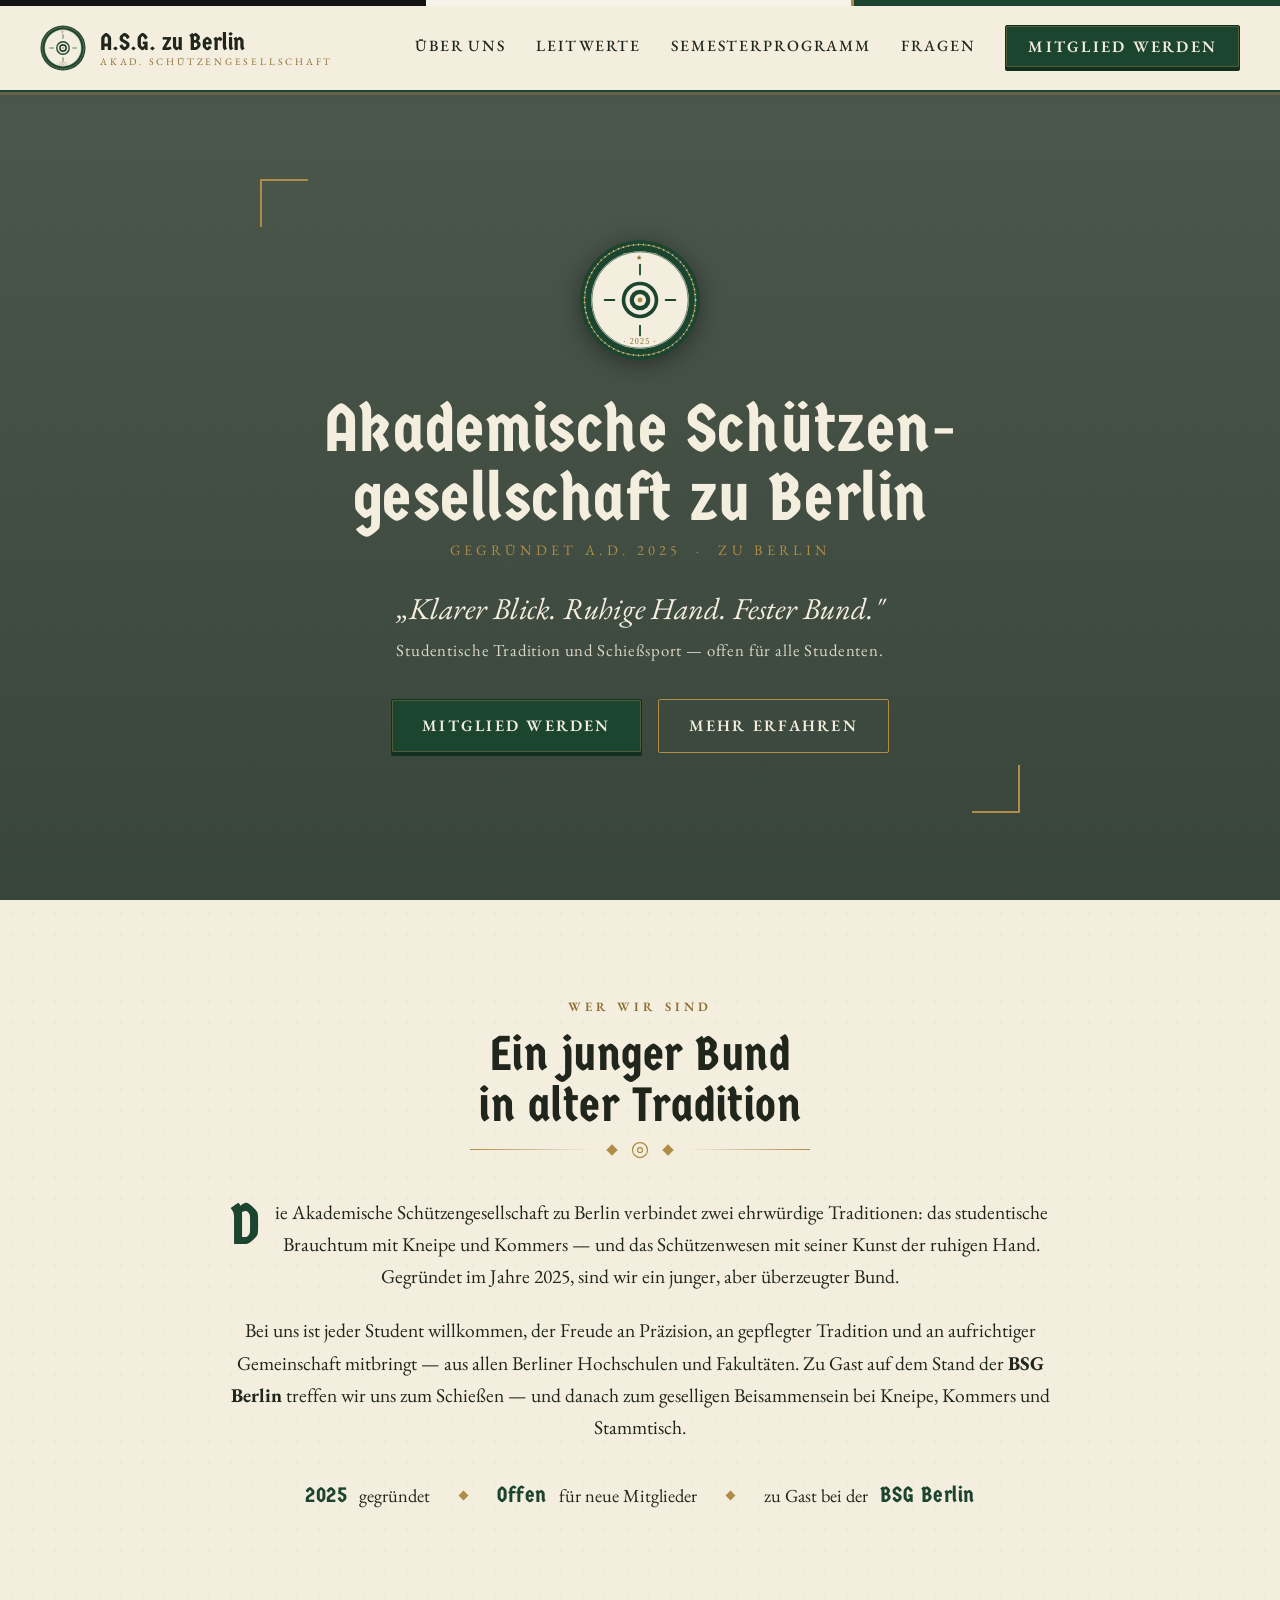
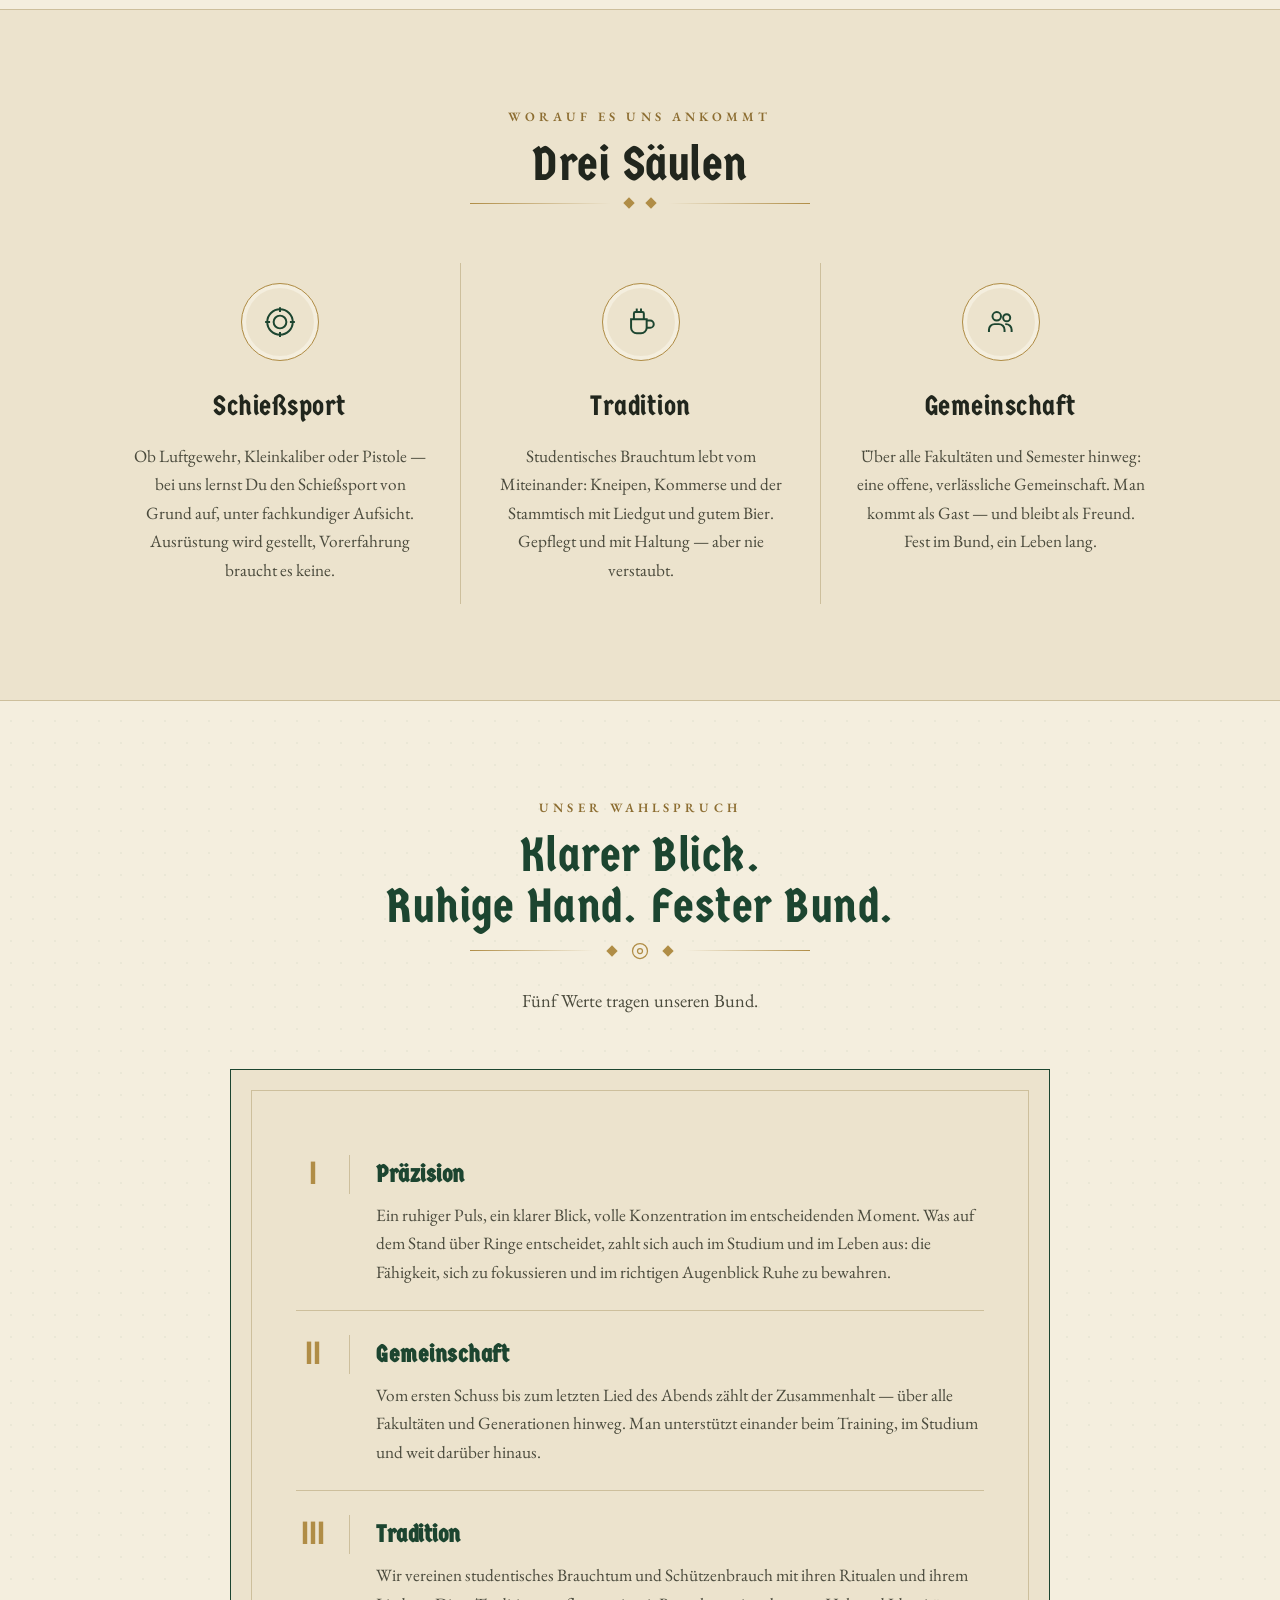
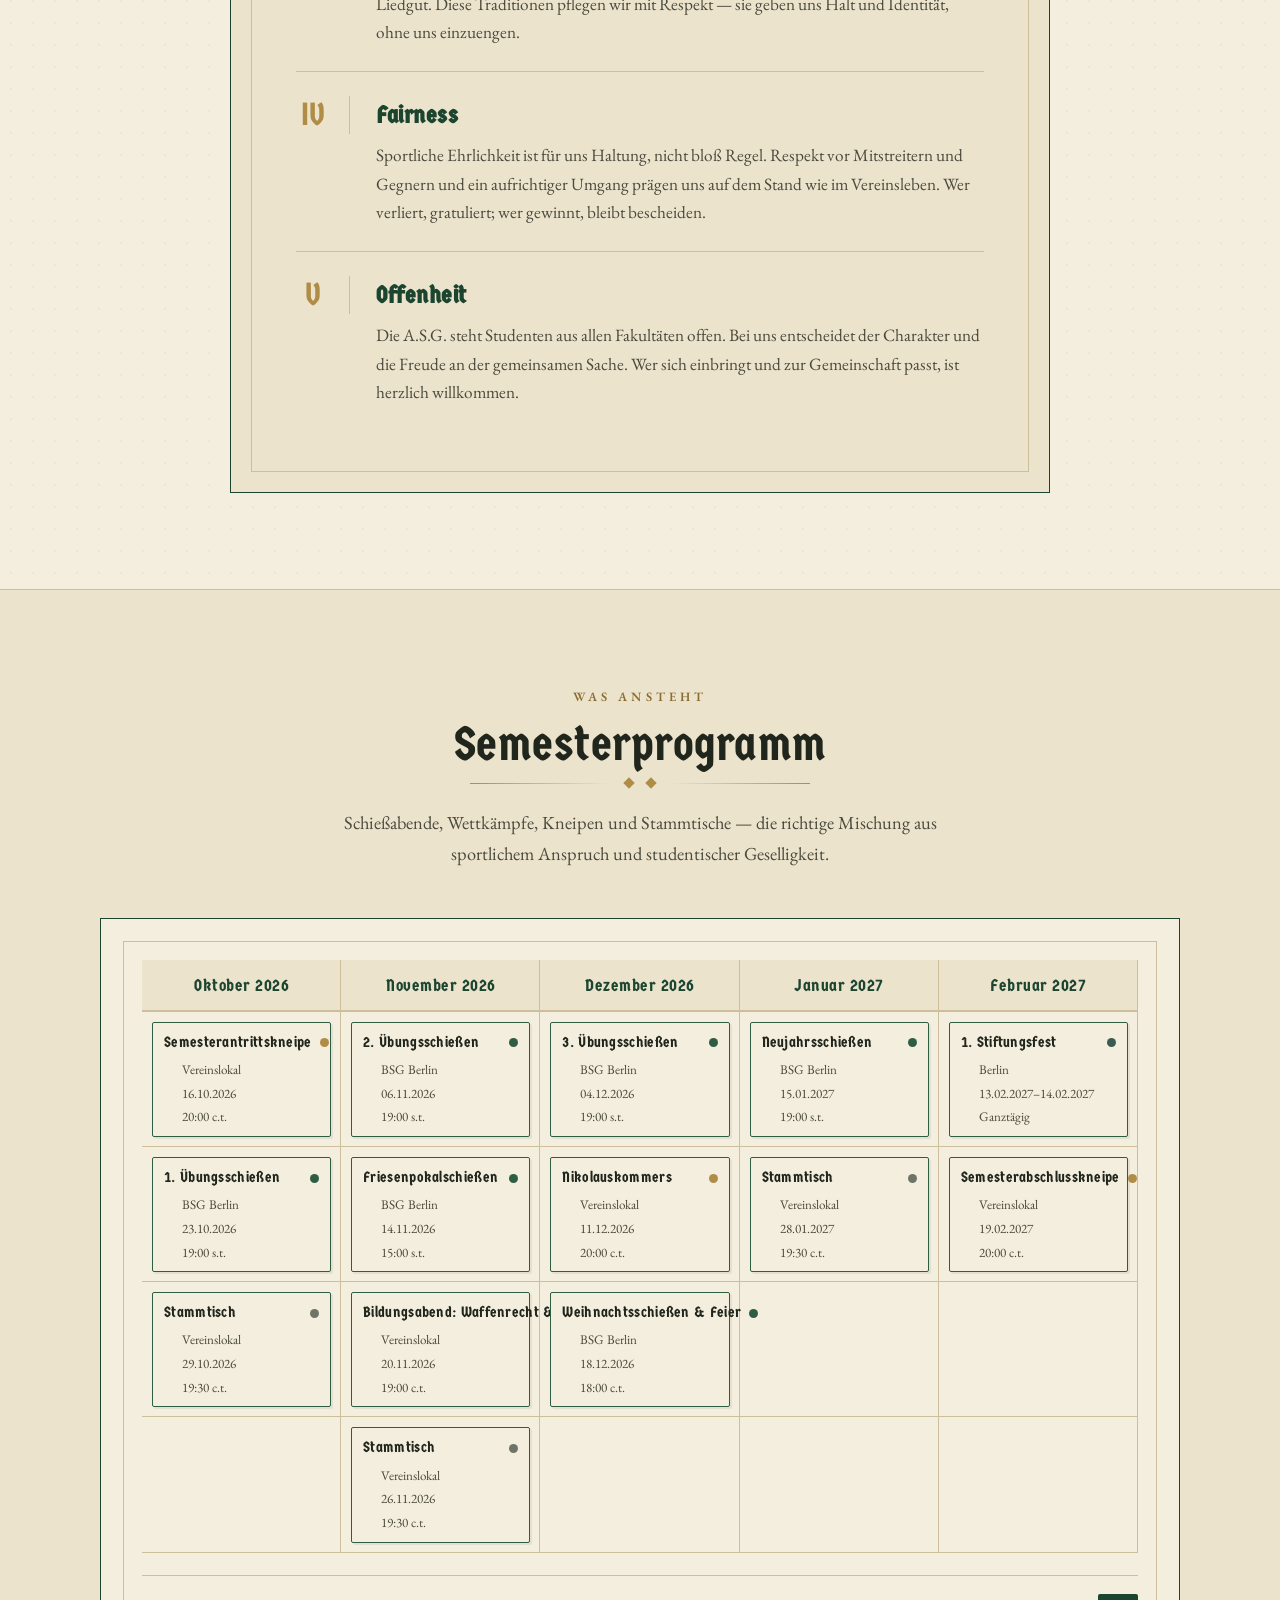
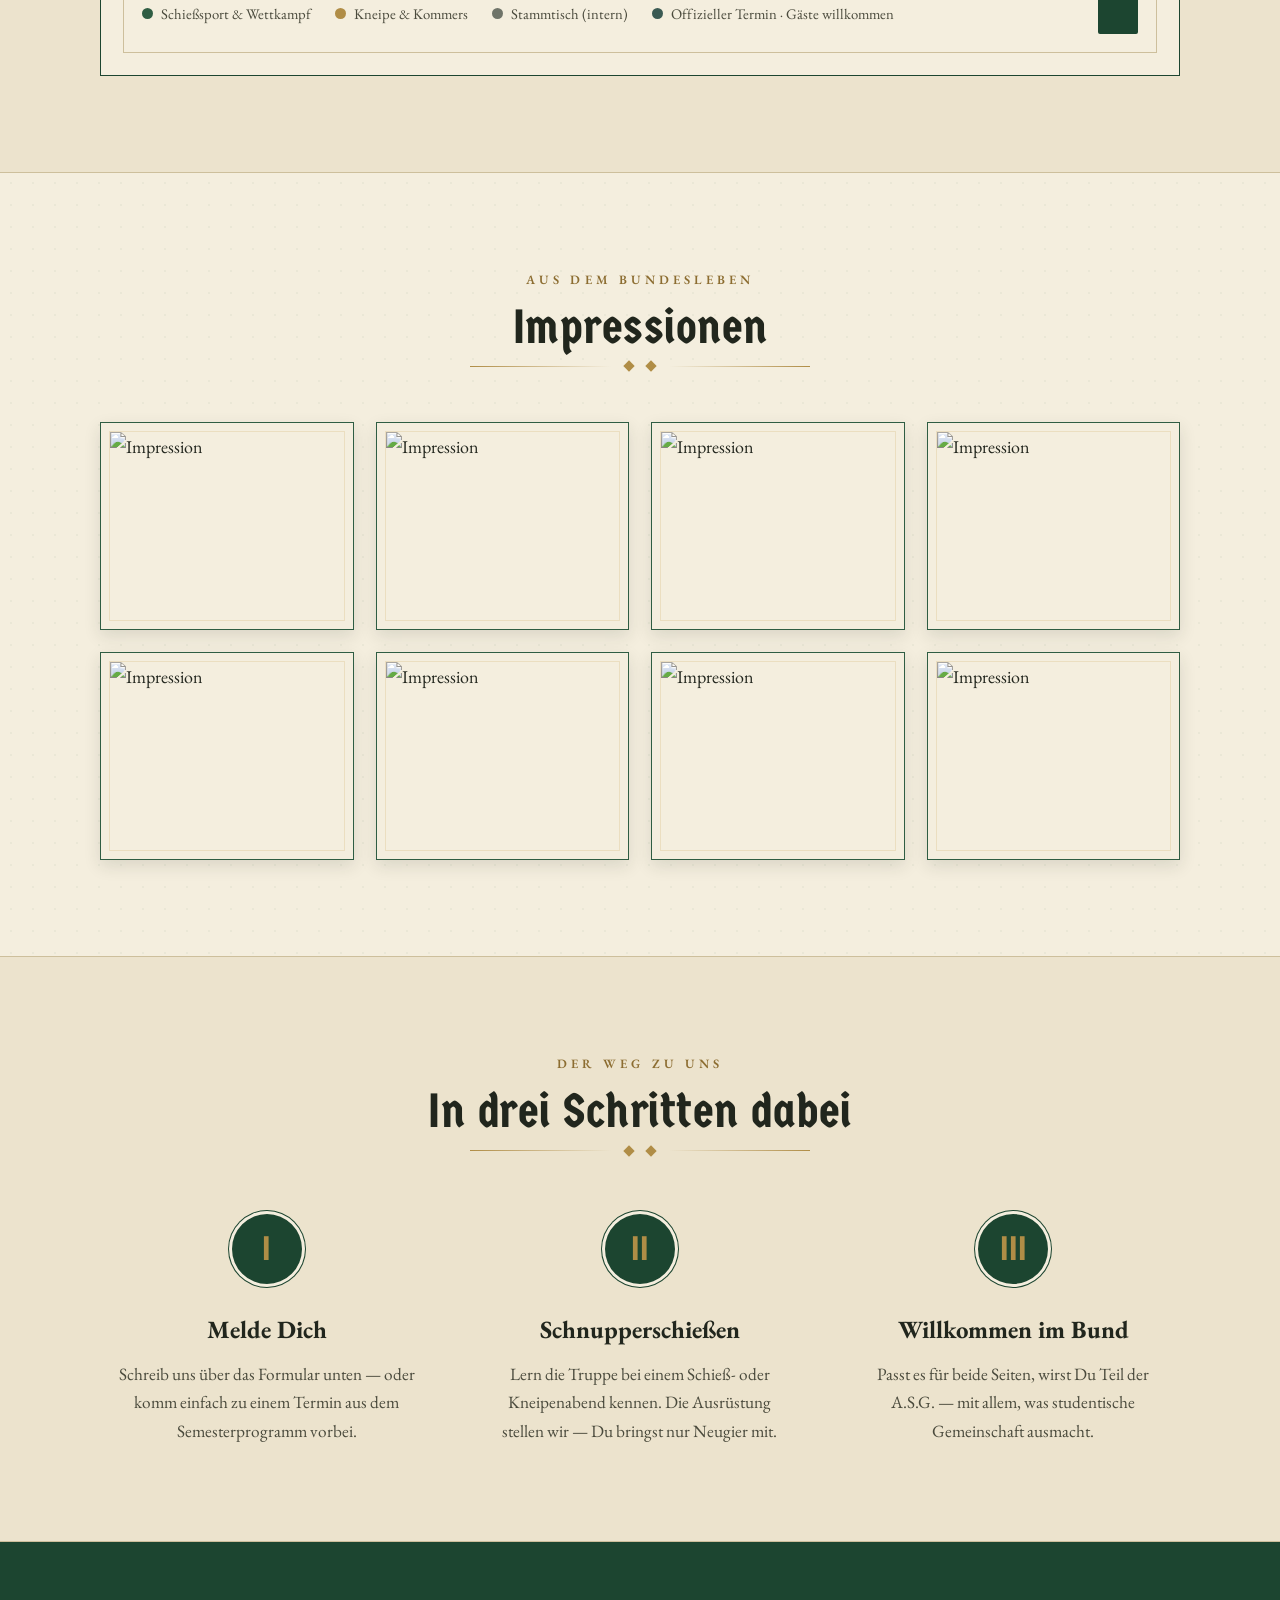
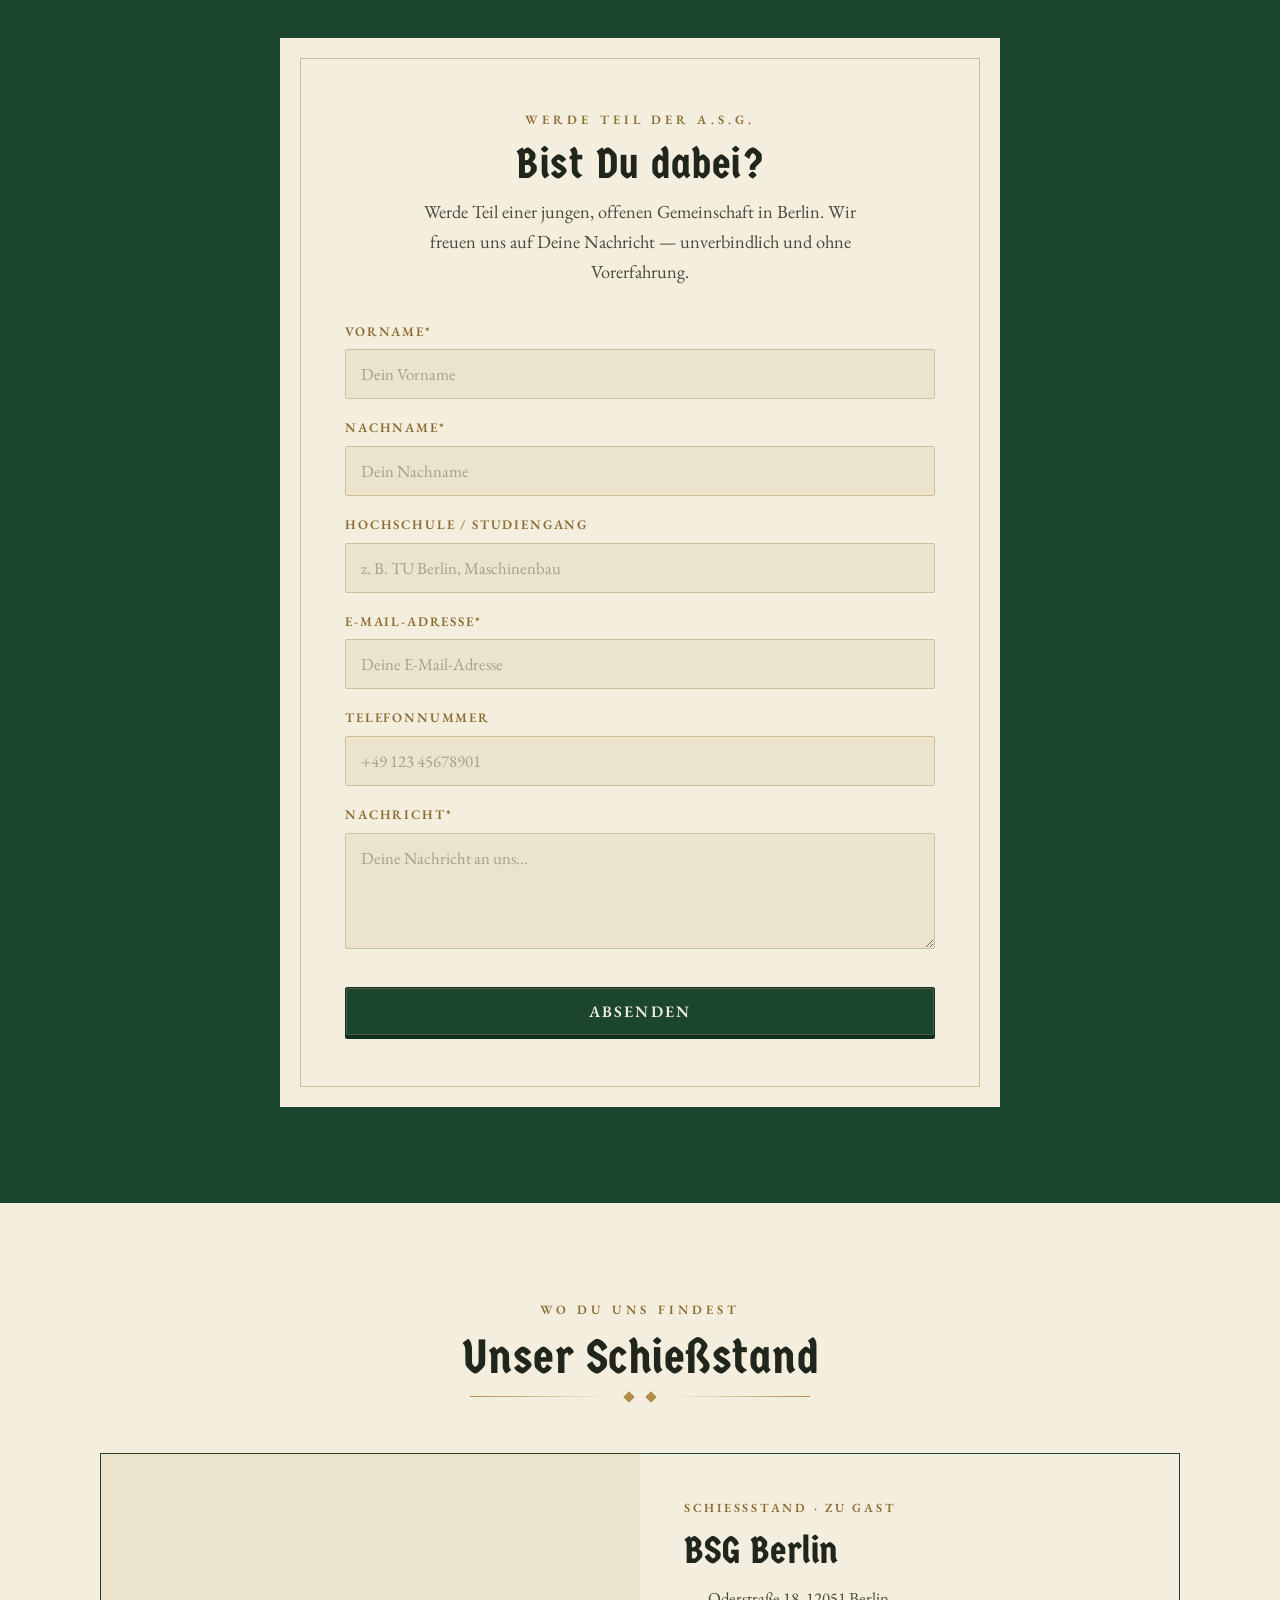
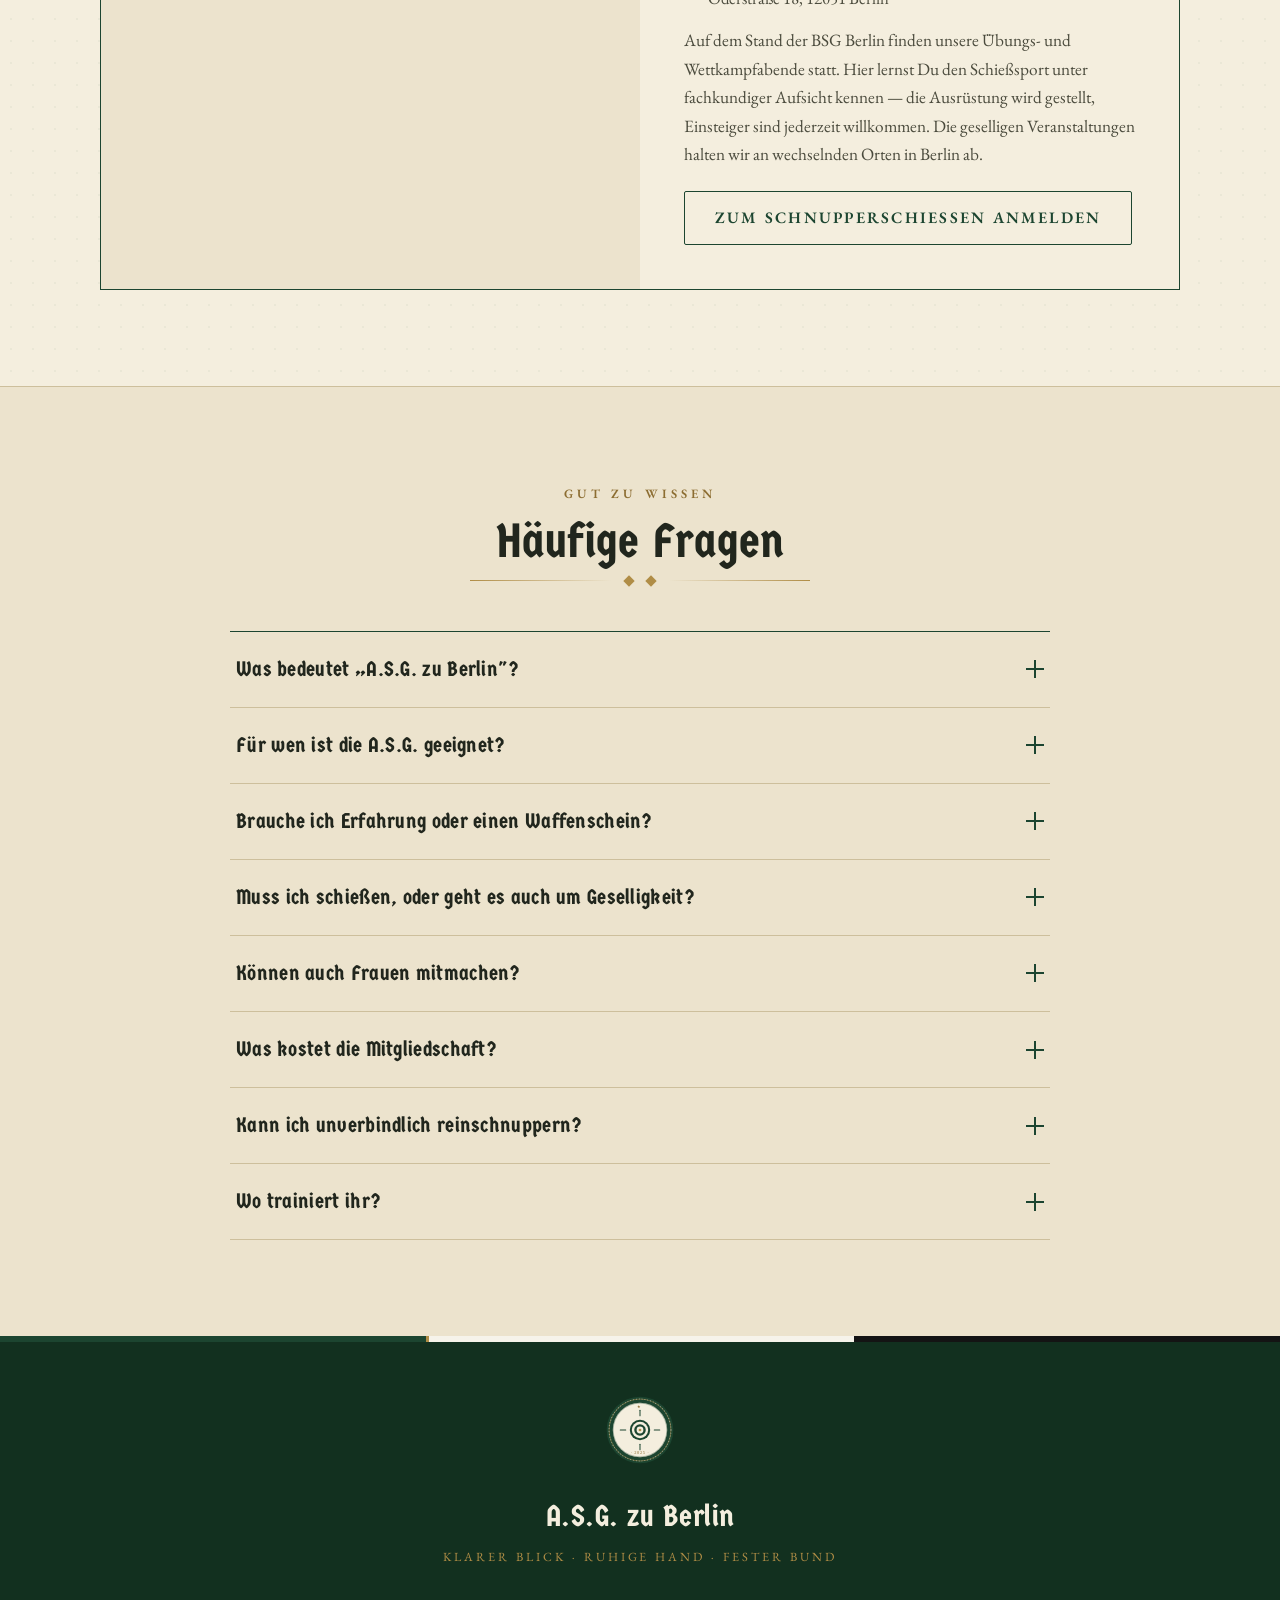
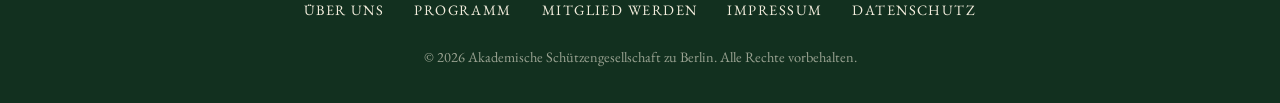
==== asg/index.html @ 895c2d2d "Add files via upload" ====
<!DOCTYPE html>
<html lang="de">
<head>
    <meta charset="UTF-8">
    <meta name="viewport" content="width=device-width, initial-scale=1.0">
    <title>Akademische Schützengesellschaft zu Berlin</title>
    <meta name="description" content="Akademische Schützengesellschaft zu Berlin – studentische Tradition und Schießsport. Offen für alle Studenten, gegründet 2025.">
    <link rel="icon" href="data:image/svg+xml,%3Csvg xmlns='http://www.w3.org/2000/svg' viewBox='0 0 32 32'%3E%3Crect width='32' height='32' rx='4' fill='%231c4530'/%3E%3Cg fill='none' stroke='%23c2a049' stroke-width='2'%3E%3Ccircle cx='16' cy='16' r='9'/%3E%3Ccircle cx='16' cy='16' r='4'/%3E%3C/g%3E%3Cg stroke='%23eae2cf' stroke-width='2'%3E%3Cline x1='16' y1='2' x2='16' y2='7'/%3E%3Cline x1='16' y1='25' x2='16' y2='30'/%3E%3Cline x1='2' y1='16' x2='7' y2='16'/%3E%3Cline x1='25' y1='16' x2='30' y2='16'/%3E%3C/g%3E%3Ccircle cx='16' cy='16' r='1.6' fill='%23c2a049'/%3E%3C/svg%3E">

    <link rel="preconnect" href="https://fonts.googleapis.com">
    <link rel="preconnect" href="https://fonts.gstatic.com" crossorigin>
    <link href="https://fonts.googleapis.com/css2?family=Germania+One&family=EB+Garamond:ital,wght@0,400;0,500;0,600;1,400;1,500&display=swap" rel="stylesheet">

    <script src="https://unpkg.com/lucide@latest"></script>

    <style>
        /* =====================================================================
           A.S.G. zu Berlin  ·  Rustikal · Konservativ · Klassisch
           Pergament, Serifen (EB Garamond), Germania One, Wappen-Siegel,
           Bandfarben Schwarz–Weiß–Dunkelgrün mit silberner Perkussion + Gold
           ===================================================================== */
        :root {
            --paper:      #f4eede;   /* Pergament */
            --paper-2:    #ece3cd;   /* etwas dunkler (Panels) */
            --paper-3:    #e4d9bd;   /* Rahmen/Kanten */
            --ink:        #21261d;   /* warmes Tiefschwarz */
            --ink-soft:   #4a4a3c;
            --green:      #1c4530;   /* Dunkelgrün (Band) */
            --green-deep: #12301f;
            --green-soft: #2f5d43;
            --gold:       #b08d46;   /* Messing/Gold */
            --gold-deep:  #8c6d31;
            --silver:     #9aa1a3;   /* Perkussion */
            --line:       #cdbf9c;   /* dünne Trennlinien auf Pergament */
            --pill-purple: #6f7469;  /* Stammtisch  */
            --pill-orange: #b08d46;  /* Kneipe & Kommers (Gold) */
            --pill-green:  #2f5d43;  /* Schießsport */
            --pill-blue:   #3a5a53;  /* Offiziell */
        }

        * { box-sizing: border-box; margin: 0; padding: 0; }

        html { scroll-behavior: smooth; scroll-padding-top: 110px; }

        body {
            font-family: 'EB Garamond', Georgia, serif;
            color: var(--ink);
            background-color: var(--paper);
            background-image: radial-gradient(rgba(28,69,48,0.045) 1px, transparent 1.4px);
            background-size: 22px 22px;
            overflow-x: hidden;
            width: 100vw;
            line-height: 1.65;
            font-size: 18px;
            padding-top: 92px;
        }

        h1, h2, h3, .display { font-family: 'Germania One', 'EB Garamond', serif; font-weight: 400; letter-spacing: 0.5px; }

        a { color: var(--green); }

        /* ---- Wiederkehrende Zierelemente ---- */
        .band-ribbon { display: flex; height: 100%; width: 100%; }
        .band-ribbon span { flex: 1; }
        .band-ribbon .s-black { background: #141414; }
        .band-ribbon .s-white { background: #f6f3ea; }
        .band-ribbon .s-green { background: var(--green); }
        .band-ribbon .s-gold  { background: var(--gold); flex: 0 0 3px; }

        .ornament {
            display: flex; align-items: center; justify-content: center;
            gap: 14px; margin: 0 auto; max-width: 340px; color: var(--gold);
        }
        .ornament::before, .ornament::after {
            content: ''; height: 1px; flex: 1;
            background: linear-gradient(to var(--dir, right), transparent, var(--gold));
        }
        .ornament::before { --dir: left; }
        .ornament .diamond { width: 8px; height: 8px; background: var(--gold); transform: rotate(45deg); flex-shrink: 0; }
        .ornament svg { width: 20px; height: 20px; flex-shrink: 0; }

        .eyebrow {
            font-family: 'EB Garamond', serif;
            text-transform: uppercase;
            letter-spacing: 0.32em;
            font-size: 0.8rem;
            font-weight: 600;
            color: var(--gold-deep);
            text-align: center;
        }

        .sec-title {
            font-size: 3rem; color: var(--ink); text-align: center;
            line-height: 1.05; margin: 12px 0 10px;
        }
        .sec-intro {
            text-align: center; max-width: 640px; margin: 0 auto 10px;
            color: var(--ink-soft); font-size: 1.15rem;
        }

        /* Doppelrahmen (wie auf einer Urkunde) */
        .double-frame { position: relative; }
        .double-frame::after {
            content: ''; position: absolute; inset: 5px; border: 1px solid var(--green);
            pointer-events: none;
        }

        /* ---- Buttons (klassisch, kantig) ---- */
        .btn {
            display: inline-flex; align-items: center; gap: 10px;
            font-family: 'EB Garamond', serif; font-size: 1rem; font-weight: 600;
            text-transform: uppercase; letter-spacing: 0.14em;
            padding: 13px 30px; border-radius: 2px; cursor: pointer;
            text-decoration: none; transition: all 0.2s ease; border: 1px solid transparent;
        }
        .btn-primary {
            background: var(--green); color: var(--paper);
            border-color: var(--green-deep);
            box-shadow: inset 0 0 0 1px rgba(176,141,70,0.35), 0 3px 0 var(--green-deep);
        }
        .btn-primary:hover { background: var(--green-deep); transform: translateY(1px); box-shadow: inset 0 0 0 1px rgba(176,141,70,0.5), 0 2px 0 var(--green-deep); }
        .btn-ghost {
            background: transparent; color: var(--green);
            border-color: var(--green);
        }
        .btn-ghost:hover { background: var(--green); color: var(--paper); }

        /* ============================ Kopf / Navigation ============================ */
        .top-ribbon { position: fixed; top: 0; left: 0; width: 100%; height: 6px; z-index: 101; }
        nav {
            position: fixed; top: 6px; left: 0; width: 100%; height: 86px;
            padding: 0 40px; display: flex; justify-content: space-between; align-items: center;
            z-index: 100; background: var(--paper);
            border-bottom: 2px solid var(--green);
            box-shadow: 0 3px 0 rgba(176,141,70,0.25), 0 6px 16px rgba(33,38,29,0.08);
        }
        .nav-brand { display: flex; align-items: center; gap: 14px; }
        .nav-brand .seal { width: 46px; height: 46px; }
        .nav-brand .wordmark { font-family: 'Germania One', serif; font-size: 1.5rem; color: var(--ink); line-height: 1; }
        .nav-brand .wordmark small { display: block; font-family: 'EB Garamond', serif; font-size: 0.62rem; letter-spacing: 0.28em; text-transform: uppercase; color: var(--gold-deep); margin-top: 3px; }
        .nav-links { display: flex; align-items: center; gap: 30px; }
        .nav-links a {
            text-decoration: none; color: var(--ink); font-weight: 500;
            font-size: 0.98rem; text-transform: uppercase; letter-spacing: 0.12em;
            padding-bottom: 3px; border-bottom: 1px solid transparent; transition: all 0.2s;
        }
        .nav-links a:hover { color: var(--green); border-bottom-color: var(--gold); }
        .nav-toggle { display: none; }

        /* ============================ Hero (statisches Bild) ============================ */
        .hero {
            position: relative; min-height: calc(100vh - 92px);
            display: flex; align-items: center; justify-content: center;
            text-align: center; padding: 70px 24px;
            /* TODO: durch echtes, stimmungsvolles Foto ersetzen (Schießstand / Halle / Berlin) */
            background: linear-gradient(rgba(15,32,22,0.72), rgba(15,32,22,0.82)), url('https://picsum.photos/seed/asg-hero-hall/1600/1000') center/cover no-repeat;
            background-attachment: fixed;
        }
        .hero-inner {
            position: relative; max-width: 760px; width: 100%;
            padding: 60px 40px; color: var(--paper);
        }
        .hero-inner::before, .hero-inner::after {
            content: ''; position: absolute; width: 46px; height: 46px; border: 2px solid var(--gold);
        }
        .hero-inner::before { top: 0; left: 0; border-right: none; border-bottom: none; }
        .hero-inner::after { bottom: 0; right: 0; border-left: none; border-top: none; }
        .hero .seal { width: 122px; height: 122px; margin: 0 auto 26px; filter: drop-shadow(0 4px 12px rgba(0,0,0,0.4)); }
        .hero h1 { font-size: 4.2rem; color: var(--paper); line-height: 1.02; margin-bottom: 6px; }
        .hero .subline { font-family: 'EB Garamond', serif; text-transform: uppercase; letter-spacing: 0.3em; font-size: 0.9rem; color: var(--gold); margin-bottom: 26px; }
        .hero .motto { font-size: 1.9rem; font-style: italic; color: var(--paper); line-height: 1.35; margin-bottom: 8px; font-family: 'EB Garamond', serif; }
        .hero .founded { font-size: 1.05rem; color: rgba(244,238,222,0.85); margin-bottom: 34px; letter-spacing: 0.05em; }
        .hero .hero-actions { display: flex; gap: 16px; justify-content: center; flex-wrap: wrap; }
        .hero .btn-ghost { color: var(--paper); border-color: var(--gold); }
        .hero .btn-ghost:hover { background: var(--gold); color: var(--green-deep); border-color: var(--gold); }

        /* ============================ Sektions-Grundgerüst ============================ */
        section.band { padding: 96px 24px; }
        .container { max-width: 1080px; margin: 0 auto; }
        .container-narrow { max-width: 820px; margin: 0 auto; }

        /* Fakten-Zeile */
        .facts-strip {
            display: flex; justify-content: center; align-items: center; flex-wrap: wrap;
            gap: 12px 30px; margin: 34px auto 0; color: var(--ink);
            font-size: 1.15rem;
        }
        .facts-strip .fact { display: flex; align-items: center; gap: 12px; }
        .facts-strip .fact strong { font-family: 'Germania One', serif; font-weight: 400; color: var(--green); font-size: 1.35rem; letter-spacing: 0.5px; }
        .facts-strip .sep { width: 7px; height: 7px; background: var(--gold); transform: rotate(45deg); }

        /* ---- Über uns: klassischer Prosablock ---- */
        .intro-prose { text-align: center; }
        .intro-prose p { font-size: 1.22rem; color: var(--ink); margin-bottom: 22px; }
        .intro-prose .lead::first-letter {
            font-family: 'Germania One', serif; font-size: 3.6rem; float: left;
            line-height: 0.8; padding: 6px 12px 0 0; color: var(--green);
        }

        /* ---- Drei Säulen ---- */
        .pillars { display: grid; grid-template-columns: repeat(3, 1fr); margin-top: 56px; }
        .pillar { padding: 20px 34px; text-align: center; position: relative; }
        .pillar + .pillar { border-left: 1px solid var(--line); }
        .pillar .pillar-icon {
            width: 78px; height: 78px; margin: 0 auto 22px;
            border: 1px solid var(--gold); border-radius: 50%;
            display: flex; align-items: center; justify-content: center;
            background: var(--paper-2); box-shadow: inset 0 0 0 4px var(--paper);
        }
        .pillar .pillar-icon svg { width: 34px; height: 34px; stroke: var(--green); fill: none; stroke-width: 1.4; }
        .pillar h3 { font-size: 1.75rem; color: var(--ink); margin-bottom: 12px; }
        .pillar p { color: var(--ink-soft); font-size: 1.08rem; }

        /* ---- Leitwerte (klassische Tafel) ---- */
        .values-panel {
            background: var(--paper-2); border: 1px solid var(--green);
            padding: 20px; margin-top: 54px;
        }
        .values-inner { border: 1px solid var(--line); padding: 40px 44px; }
        .value-row { display: flex; gap: 26px; padding: 24px 0; border-bottom: 1px solid var(--line); align-items: flex-start; }
        .value-row:last-child { border-bottom: none; }
        .value-roman {
            font-family: 'Germania One', serif; font-size: 2rem; color: var(--gold);
            flex-shrink: 0; width: 54px; text-align: center; line-height: 1.2;
            border-right: 1px solid var(--line); padding-right: 20px;
        }
        .value-body h4 { font-family: 'Germania One', serif; font-size: 1.5rem; color: var(--green); margin-bottom: 6px; letter-spacing: 0.5px; }
        .value-body p { color: var(--ink-soft); font-size: 1.08rem; }

        /* ---- Galerie (klassisch gerahmt) ---- */
        .gallery-grid { display: grid; grid-template-columns: repeat(4, 1fr); gap: 22px; margin-top: 52px; }
        .gallery-frame {
            background: var(--paper); padding: 8px; border: 1px solid var(--green-soft);
            box-shadow: 0 6px 16px rgba(33,38,29,0.12); transition: transform 0.25s ease;
        }
        .gallery-frame:hover { transform: translateY(-4px); }
        .gallery-frame img { width: 100%; height: 190px; object-fit: cover; display: block; border: 1px solid var(--paper-3); filter: sepia(0.12) saturate(0.95); }

        /* ---- Beitritt: drei Schritte ---- */
        .steps { display: grid; grid-template-columns: repeat(3, 1fr); gap: 40px; margin-top: 56px; }
        .step { text-align: center; }
        .step .numeral {
            width: 76px; height: 76px; margin: 0 auto 22px; border-radius: 50%;
            background: var(--green); color: var(--gold);
            font-family: 'Germania One', serif; font-size: 2.1rem;
            display: flex; align-items: center; justify-content: center;
            box-shadow: inset 0 0 0 3px var(--paper), 0 0 0 1px var(--green);
        }
        .step h4 { font-size: 1.55rem; color: var(--ink); margin-bottom: 10px; }
        .step p { color: var(--ink-soft); font-size: 1.08rem; max-width: 300px; margin: 0 auto; }

        /* ============================ Semesterprogramm (übernommen) ============================ */
        .calendar-card {
            background: var(--paper); border: 1px solid var(--green); padding: 22px;
            width: 100%; overflow-x: auto; margin-top: 50px;
        }
        .calendar-inner { border: 1px solid var(--line); padding: 18px; }
        .cal-grid { display: grid; overflow: hidden; }
        .cal-header {
            text-align: center; font-family: 'Germania One', serif; color: var(--green);
            font-size: 1.05rem; letter-spacing: 0.5px; padding: 12px 10px;
            box-shadow: inset -1px -2px 0 var(--line); background: var(--paper-2);
        }
        .cal-cell { min-height: 72px; padding: 10px; display: flex; flex-direction: column; gap: 8px; align-items: flex-start; box-shadow: inset -1px -1px 0 var(--line); }
        .cal-pill {
            display: inline-flex; flex-direction: column; align-items: flex-start; gap: 4px;
            background: var(--paper); border: 1px solid var(--green-soft); border-radius: 2px;
            padding: 8px 11px; font-size: 0.82rem; color: var(--ink); white-space: nowrap;
            box-shadow: 2px 2px 0 rgba(28,69,48,0.08); transition: transform 0.2s; cursor: pointer; width: 100%;
        }
        .cal-pill:hover { transform: translate(-1px,-1px); box-shadow: 3px 3px 0 rgba(28,69,48,0.14); }
        .cal-pill .pill-title { font-family: 'Germania One', serif; font-weight: 400; letter-spacing: 0.3px; width: 100%; display: flex; justify-content: space-between; align-items: center; gap: 8px; font-size: 0.92rem; }
        .pill-dot { width: 9px; height: 9px; border-radius: 50%; flex-shrink: 0; }
        .cal-pill .pill-meta { font-size: 0.82rem; color: var(--ink-soft); display: flex; flex-direction: column; gap: 2px; }
        .cal-pill .pill-meta span { display: flex; align-items: center; gap: 5px; }
        .pill-purple .pill-dot { background: var(--pill-purple); }
        .pill-orange .pill-dot { background: var(--pill-orange); }
        .pill-green  .pill-dot { background: var(--pill-green); }
        .pill-blue   .pill-dot { background: var(--pill-blue); }

        .cal-legend { display: flex; flex-wrap: wrap; align-items: center; gap: 14px 24px; margin-top: 22px; padding-top: 18px; border-top: 1px solid var(--line); }
        .cal-legend-item { display: flex; align-items: center; gap: 8px; font-size: 0.92rem; color: var(--ink-soft); }
        .cal-legend-dot { width: 11px; height: 11px; border-radius: 50%; flex-shrink: 0; }
        .btn-ical-icon { display: inline-flex; align-items: center; justify-content: center; width: 40px; height: 40px; background: var(--green); color: var(--paper); border: none; border-radius: 2px; cursor: pointer; transition: background 0.2s, transform 0.2s; flex-shrink: 0; }
        .btn-ical-icon:hover { background: var(--green-deep); transform: translateY(-1px); }

        .cal-list { display: none; }
        .cal-list-item { display: flex; align-items: flex-start; gap: 14px; padding: 16px 6px; border-bottom: 1px solid var(--line); cursor: pointer; }
        .cal-list-item:last-child { border-bottom: none; }
        .cal-list-date { min-width: 54px; text-align: center; background: var(--green); color: var(--paper); border-radius: 2px; padding: 8px 4px; flex-shrink: 0; }
        .cal-list-date-day { font-family: 'Germania One', serif; font-size: 1.4rem; line-height: 1; }
        .cal-list-date-month { font-size: 0.68rem; letter-spacing: 0.1em; text-transform: uppercase; margin-top: 3px; color: var(--gold); }
        .cal-list-title { font-family: 'Germania One', serif; font-size: 1.15rem; color: var(--ink); margin-bottom: 3px; }
        .cal-list-meta { font-size: 0.92rem; color: var(--ink-soft); display: flex; flex-direction: column; gap: 2px; }
        .cal-list-meta span { display: flex; align-items: center; gap: 6px; }
        .cal-list-color-dot { width: 11px; height: 11px; border-radius: 50%; flex-shrink: 0; margin-top: 6px; }

        /* ============================ Location (eine, übernommen) ============================ */
        .location-card {
            display: grid; grid-template-columns: 1fr 1fr; margin-top: 52px;
            background: var(--paper); border: 1px solid var(--green); overflow: hidden;
        }
        .location-map { min-height: 320px; background: var(--paper-2); }
        .location-map iframe { width: 100%; height: 100%; min-height: 320px; border: none; display: block; filter: sepia(0.15) saturate(0.9); }
        .location-info { padding: 44px; display: flex; flex-direction: column; gap: 14px; justify-content: center; }
        .location-tag { font-family: 'EB Garamond', serif; text-transform: uppercase; letter-spacing: 0.22em; font-size: 0.78rem; font-weight: 600; color: var(--gold-deep); }
        .location-name { font-family: 'Germania One', serif; font-size: 2.4rem; color: var(--ink); line-height: 1; }
        .location-address { display: flex; align-items: flex-start; gap: 8px; font-size: 1.05rem; color: var(--ink-soft); }
        .location-address svg { margin-top: 5px; color: var(--green); flex-shrink: 0; }
        .location-desc { font-size: 1.08rem; color: var(--ink-soft); }

        /* ============================ Mitglied-Formular (übernommen) ============================ */
        .join-section { background: var(--green); position: relative; padding: 96px 24px; }
        .join-section::before, .join-section::after { content: ''; position: absolute; left: 0; width: 100%; height: 6px; }
        .join-section::before { top: 0; }
        .join-panel {
            max-width: 720px; margin: 0 auto; background: var(--paper); padding: 20px;
        }
        .join-inner { border: 1px solid var(--line); padding: 50px 44px; text-align: center; }
        .join-inner .eyebrow { color: var(--gold-deep); }
        .join-inner h2 { font-size: 2.7rem; color: var(--ink); line-height: 1.05; margin: 12px 0 8px; }
        .join-inner .join-sub { color: var(--ink-soft); font-size: 1.15rem; max-width: 480px; margin: 0 auto 34px; }
        .form-group { margin-bottom: 18px; text-align: left; }
        .form-label { display: block; font-size: 0.82rem; text-transform: uppercase; letter-spacing: 0.14em; color: var(--gold-deep); margin-bottom: 7px; font-weight: 600; }
        .form-input {
            width: 100%; padding: 13px 15px; border: 1px solid var(--line); border-radius: 2px;
            background: var(--paper-2); font-family: 'EB Garamond', serif; font-size: 1.05rem; color: var(--ink);
            transition: all 0.2s;
        }
        .form-input::placeholder { color: #a79f88; }
        .form-input:focus { outline: none; border-color: var(--green); background: #fff; box-shadow: 0 0 0 3px rgba(28,69,48,0.08); }
        textarea.form-input { resize: vertical; }
        .form-btn-wrapper { margin-top: 30px; }

        /* ============================ FAQ (übernommen) ============================ */
        .faq-list { margin-top: 46px; border-top: 1px solid var(--green); }
        .faq-item { border-bottom: 1px solid var(--line); }
        .faq-header { display: flex; justify-content: space-between; align-items: center; gap: 20px; padding: 24px 6px; cursor: pointer; transition: color 0.2s; }
        .faq-header:hover { color: var(--green); }
        .faq-question { font-family: 'Germania One', serif; font-size: 1.3rem; color: var(--ink); line-height: 1.3; letter-spacing: 0.3px; }
        .faq-header:hover .faq-question { color: var(--green); }
        .faq-toggle { position: relative; width: 18px; height: 18px; flex-shrink: 0; }
        .faq-toggle::before, .faq-toggle::after { content: ''; position: absolute; background: var(--green); transition: transform 0.3s ease, opacity 0.3s ease; }
        .faq-toggle::before { width: 100%; height: 2px; top: 50%; left: 0; transform: translateY(-50%); }
        .faq-toggle::after { width: 2px; height: 100%; left: 50%; top: 0; transform: translateX(-50%); }
        .faq-item.active .faq-toggle::after { opacity: 0; }
        .faq-item.active .faq-toggle::before { background: var(--gold); }
        .faq-body { max-height: 0; overflow: hidden; transition: max-height 0.35s ease-out; }
        .faq-content { padding: 0 6px 26px; font-size: 1.1rem; color: var(--ink-soft); max-width: 92%; }

        /* ============================ Footer ============================ */
        .site-footer { background: var(--green-deep); color: var(--paper); padding: 60px 24px 34px; text-align: center; position: relative; }
        .site-footer .band-cap { position: absolute; top: 0; left: 0; width: 100%; height: 6px; }
        .footer-seal { width: 68px; height: 68px; margin: 0 auto 18px; }
        .footer-brand { font-family: 'Germania One', serif; font-size: 1.9rem; margin-bottom: 6px; letter-spacing: 0.5px; }
        .footer-tag { color: var(--gold); text-transform: uppercase; letter-spacing: 0.24em; font-size: 0.78rem; margin-bottom: 26px; }
        .footer-links { list-style: none; display: flex; justify-content: center; gap: 30px; margin-bottom: 22px; flex-wrap: wrap; }
        .footer-links a { color: var(--paper); text-decoration: none; text-transform: uppercase; letter-spacing: 0.1em; font-size: 0.9rem; transition: color 0.2s; }
        .footer-links a:hover { color: var(--gold); }
        .footer-copy { color: rgba(244,238,222,0.6); font-size: 0.9rem; }

        /* ============================ Modals ============================ */
        .modal-overlay { display: none; position: fixed; inset: 0; background: rgba(18,32,22,0.6); backdrop-filter: blur(3px); z-index: 9999; justify-content: center; align-items: center; opacity: 0; transition: opacity 0.3s; padding: 20px; }
        .modal-overlay.show { display: flex; opacity: 1; }
        .modal-content { background: var(--paper); padding: 16px; max-width: 460px; width: 100%; border: 1px solid var(--green); box-shadow: 0 24px 50px rgba(0,0,0,0.35); }
        .modal-inner { border: 1px solid var(--line); padding: 36px 30px; text-align: center; position: relative; }
        @keyframes modal-pop { 0% { opacity: 0; transform: translateY(20px) scale(0.96); } 100% { opacity: 1; transform: none; } }
        .modal-overlay.show .modal-content { animation: modal-pop 0.3s cubic-bezier(0.16,1,0.3,1) both; }
        .modal-icon { width: 56px; height: 56px; margin: 0 auto 18px; color: var(--green); }
        .modal-title { font-family: 'Germania One', serif; font-size: 1.7rem; color: var(--ink); margin-bottom: 10px; }
        .modal-text { color: var(--ink-soft); font-size: 1.05rem; margin-bottom: 26px; }
        .ev-modal-close-btn { position: absolute; top: 12px; right: 12px; width: 32px; height: 32px; border-radius: 2px; border: 1px solid var(--line); background: var(--paper-2); color: var(--ink-soft); display: flex; align-items: center; justify-content: center; cursor: pointer; }
        .ev-modal-close-btn:hover { background: var(--green); color: var(--paper); }
        .event-modal .modal-inner { text-align: left; }
        .event-modal-category { font-family: 'EB Garamond', serif; text-transform: uppercase; letter-spacing: 0.18em; font-size: 0.75rem; font-weight: 600; color: var(--gold-deep); margin-bottom: 6px; }
        .event-modal-title { font-family: 'Germania One', serif; font-size: 1.7rem; color: var(--ink); margin-bottom: 18px; line-height: 1.1; padding-right: 30px; }
        .event-modal-info { display: flex; flex-direction: column; gap: 10px; margin-bottom: 16px; }
        .event-modal-info-row { display: flex; gap: 10px; font-size: 1rem; color: var(--ink); }
        .event-modal-info-row svg { flex-shrink: 0; color: var(--green); margin-top: 3px; }
        .event-modal-description { font-size: 1rem; color: var(--ink-soft); padding: 15px; background: var(--paper-2); border-left: 3px solid var(--gold); margin-bottom: 20px; }

        /* ============================ Responsive ============================ */
        @media (max-width: 900px) {
            .pillars { grid-template-columns: 1fr; }
            .pillar + .pillar { border-left: none; border-top: 1px solid var(--line); }
            .gallery-grid { grid-template-columns: repeat(2, 1fr); }
            .location-card { grid-template-columns: 1fr; }
            .steps { grid-template-columns: 1fr; gap: 34px; }
        }
        @media (max-width: 768px) {
            body { font-size: 17px; padding-top: 78px; }
            nav { height: 72px; padding: 0 18px; }
            .nav-links a:not(.nav-cta) { display: none; }
            .nav-brand .wordmark small { display: none; }
            .cal-grid { display: none !important; }
            .cal-list { display: block !important; }
            .hero h1 { font-size: 2.9rem; }
            .hero .motto { font-size: 1.45rem; }
            .hero-inner { padding: 44px 24px; }
            .sec-title { font-size: 2.2rem; }
            .section.band, section.band { padding: 64px 20px; }
            .values-inner, .join-inner, .location-info { padding: 30px 22px; }
            .value-row { gap: 16px; }
            .value-roman { width: 38px; padding-right: 12px; font-size: 1.6rem; }
            .facts-strip { font-size: 1.05rem; gap: 10px 18px; }
            .hero { background-attachment: scroll; }
        }
        @media (max-width: 480px) {
            .gallery-grid { grid-template-columns: 1fr 1fr; gap: 12px; }
            .gallery-frame img { height: 130px; }
        }
    </style>
</head>
<body>

    <!-- Wiederverwendbares Wappen-Siegel -->
    <svg width="0" height="0" style="position:absolute" aria-hidden="true">
        <symbol id="asg-seal" viewBox="0 0 200 200">
            <circle cx="100" cy="100" r="98" fill="#1c4530"/>
            <circle cx="100" cy="100" r="91" fill="none" stroke="#b08d46" stroke-width="1.5"/>
            <circle cx="100" cy="100" r="91" fill="none" stroke="#c9cfcf" stroke-width="3" stroke-dasharray="1.5 7"/>
            <circle cx="100" cy="100" r="80" fill="#f4eede"/>
            <circle cx="100" cy="100" r="79" fill="none" stroke="#1c4530" stroke-width="1"/>
            <!-- Zielscheibe -->
            <circle cx="100" cy="100" r="30" fill="#1c4530"/>
            <circle cx="100" cy="100" r="24" fill="#f4eede"/>
            <circle cx="100" cy="100" r="17" fill="#1c4530"/>
            <circle cx="100" cy="100" r="10" fill="#f4eede"/>
            <circle cx="100" cy="100" r="4"  fill="#b08d46"/>
            <!-- Fadenkreuz-Marken -->
            <g stroke="#1c4530" stroke-width="3" stroke-linecap="round">
                <line x1="100" y1="42" x2="100" y2="58"/>
                <line x1="100" y1="142" x2="100" y2="158"/>
                <line x1="42" y1="100" x2="58" y2="100"/>
                <line x1="142" y1="100" x2="158" y2="100"/>
            </g>
            <!-- Zierperlen oben -->
            <text x="100" y="34" text-anchor="middle" font-family="Georgia, serif" font-size="12" fill="#8c6d31" letter-spacing="3">★</text>
            <text x="100" y="172" text-anchor="middle" font-family="Georgia, serif" font-size="13" fill="#8c6d31" letter-spacing="2">· 2025 ·</text>
        </symbol>
    </svg>

    <div class="top-ribbon"><div class="band-ribbon"><span class="s-black"></span><span class="s-white"></span><span class="s-gold"></span><span class="s-green"></span></div></div>

    <nav>
        <a href="#top" class="nav-brand" style="text-decoration:none;">
            <svg class="seal"><use href="#asg-seal"/></svg>
            <div class="wordmark">A.S.G. zu Berlin<small>Akad. Schützengesellschaft</small></div>
        </a>
        <div class="nav-links">
            <a href="#ueber">Über uns</a>
            <a href="#werte">Leitwerte</a>
            <a href="#programm">Semesterprogramm</a>
            <a href="#faq">Fragen</a>
            <a href="#mitglied" class="nav-cta"><button class="btn btn-primary" style="padding:10px 22px;">Mitglied werden</button></a>
        </div>
    </nav>

    <!-- ============================ HERO ============================ -->
    <header class="hero" id="top">
        <div class="hero-inner">
            <svg class="seal"><use href="#asg-seal"/></svg>
            <h1>Akademische Schützen&shy;gesellschaft zu Berlin</h1>
            <div class="subline">Gegründet A.D. 2025 &nbsp;·&nbsp; zu Berlin</div>
            <p class="motto">„Klarer Blick. Ruhige Hand. Fester Bund."</p>
            <p class="founded">Studentische Tradition und Schießsport — offen für alle Studenten.</p>
            <div class="hero-actions">
                <a href="#mitglied" class="btn btn-primary">Mitglied werden</a>
                <a href="#ueber" class="btn btn-ghost">Mehr erfahren</a>
            </div>
        </div>
    </header>

    <!-- ============================ ÜBER UNS ============================ -->
    <section class="band" id="ueber">
        <div class="container-narrow">
            <p class="eyebrow">Wer wir sind</p>
            <h2 class="sec-title">Ein junger Bund<br>in alter Tradition</h2>
            <div class="ornament"><span class="diamond"></span><svg viewBox="0 0 24 24" fill="none" stroke="currentColor" stroke-width="1.5"><circle cx="12" cy="12" r="9"/><circle cx="12" cy="12" r="3"/></svg><span class="diamond"></span></div>

            <div class="intro-prose" style="margin-top:36px;">
                <p class="lead">Die Akademische Schützengesellschaft zu Berlin verbindet zwei ehrwürdige Traditionen: das studentische Brauchtum mit Kneipe und Kommers — und das Schützenwesen mit seiner Kunst der ruhigen Hand. Gegründet im Jahre 2025, sind wir ein junger, aber überzeugter Bund.</p>
                <p>Bei uns ist jeder Student willkommen, der Freude an Präzision, an gepflegter Tradition und an aufrichtiger Gemeinschaft mitbringt — aus allen Berliner Hochschulen und Fakultäten. Zu Gast auf dem Stand der <strong>BSG Berlin</strong> treffen wir uns zum Schießen — und danach zum geselligen Beisammensein bei Kneipe, Kommers und Stammtisch.</p>
            </div>

            <div class="facts-strip">
                <div class="fact"><strong>2025</strong> gegründet</div>
                <span class="sep"></span>
                <div class="fact"><strong>Offen</strong> für neue Mitglieder</div>
                <span class="sep"></span>
                <div class="fact">zu Gast bei der <strong>BSG Berlin</strong></div>
            </div>
        </div>
    </section>

    <!-- ============================ DREI SÄULEN ============================ -->
    <section class="band" style="background:var(--paper-2); border-top:1px solid var(--line); border-bottom:1px solid var(--line);">
        <div class="container">
            <p class="eyebrow">Worauf es uns ankommt</p>
            <h2 class="sec-title">Drei Säulen</h2>
            <div class="ornament"><span class="diamond"></span><span class="diamond"></span></div>

            <div class="pillars">
                <div class="pillar">
                    <div class="pillar-icon">
                        <svg viewBox="0 0 24 24"><circle cx="12" cy="12" r="9"/><circle cx="12" cy="12" r="4.5"/><line x1="12" y1="1.5" x2="12" y2="5"/><line x1="12" y1="19" x2="12" y2="22.5"/><line x1="1.5" y1="12" x2="5" y2="12"/><line x1="19" y1="12" x2="22.5" y2="12"/></svg>
                    </div>
                    <h3>Schießsport</h3>
                    <p>Ob Luftgewehr, Kleinkaliber oder Pistole — bei uns lernst Du den Schießsport von Grund auf, unter fachkundiger Aufsicht. Ausrüstung wird gestellt, Vorerfahrung braucht es keine.</p>
                </div>
                <div class="pillar">
                    <div class="pillar-icon">
                        <svg viewBox="0 0 24 24"><path d="M5 10h11v6a4 4 0 0 1-4 4H9a4 4 0 0 1-4-4v-6z"/><path d="M16 11h2.5a2.5 2.5 0 0 1 0 5H16"/><path d="M7 10V6a1 1 0 0 1 1-1h5a1 1 0 0 1 1 1v4"/><line x1="9" y1="2.5" x2="9" y2="4.5"/><line x1="12" y1="2.5" x2="12" y2="4.5"/></svg>
                    </div>
                    <h3>Tradition</h3>
                    <p>Studentisches Brauchtum lebt vom Miteinander: Kneipen, Kommerse und der Stammtisch mit Liedgut und gutem Bier. Gepflegt und mit Haltung — aber nie verstaubt.</p>
                </div>
                <div class="pillar">
                    <div class="pillar-icon">
                        <svg viewBox="0 0 24 24"><circle cx="9" cy="8" r="3"/><circle cx="16" cy="9" r="2.5"/><path d="M3.5 19v-1.5a4 4 0 0 1 4-4h3a4 4 0 0 1 4 4V19"/><path d="M15 13.5h.5a4 4 0 0 1 4 4V19"/></svg>
                    </div>
                    <h3>Gemeinschaft</h3>
                    <p>Über alle Fakultäten und Semester hinweg: eine offene, verlässliche Gemeinschaft. Man kommt als Gast — und bleibt als Freund. Fest im Bund, ein Leben lang.</p>
                </div>
            </div>
        </div>
    </section>

    <!-- ============================ LEITWERTE ============================ -->
    <section class="band" id="werte">
        <div class="container-narrow">
            <p class="eyebrow">Unser Wahlspruch</p>
            <h2 class="sec-title" style="color:var(--green);">Klarer Blick.<br>Ruhige Hand. Fester Bund.</h2>
            <div class="ornament"><span class="diamond"></span><svg viewBox="0 0 24 24" fill="none" stroke="currentColor" stroke-width="1.5"><circle cx="12" cy="12" r="9"/><circle cx="12" cy="12" r="3"/></svg><span class="diamond"></span></div>
            <p class="sec-intro" style="margin-top:24px;">Fünf Werte tragen unseren Bund.</p>

            <div class="values-panel">
                <div class="values-inner">
                    <div class="value-row">
                        <div class="value-roman">I</div>
                        <div class="value-body">
                            <h4>Präzision</h4>
                            <p>Ein ruhiger Puls, ein klarer Blick, volle Konzentration im entscheidenden Moment. Was auf dem Stand über Ringe entscheidet, zahlt sich auch im Studium und im Leben aus: die Fähigkeit, sich zu fokussieren und im richtigen Augenblick Ruhe zu bewahren.</p>
                        </div>
                    </div>
                    <div class="value-row">
                        <div class="value-roman">II</div>
                        <div class="value-body">
                            <h4>Gemeinschaft</h4>
                            <p>Vom ersten Schuss bis zum letzten Lied des Abends zählt der Zusammenhalt — über alle Fakultäten und Generationen hinweg. Man unterstützt einander beim Training, im Studium und weit darüber hinaus.</p>
                        </div>
                    </div>
                    <div class="value-row">
                        <div class="value-roman">III</div>
                        <div class="value-body">
                            <h4>Tradition</h4>
                            <p>Wir vereinen studentisches Brauchtum und Schützenbrauch mit ihren Ritualen und ihrem Liedgut. Diese Traditionen pflegen wir mit Respekt — sie geben uns Halt und Identität, ohne uns einzuengen.</p>
                        </div>
                    </div>
                    <div class="value-row">
                        <div class="value-roman">IV</div>
                        <div class="value-body">
                            <h4>Fairness</h4>
                            <p>Sportliche Ehrlichkeit ist für uns Haltung, nicht bloß Regel. Respekt vor Mitstreitern und Gegnern und ein aufrichtiger Umgang prägen uns auf dem Stand wie im Vereinsleben. Wer verliert, gratuliert; wer gewinnt, bleibt bescheiden.</p>
                        </div>
                    </div>
                    <div class="value-row">
                        <div class="value-roman">V</div>
                        <div class="value-body">
                            <h4>Offenheit</h4>
                            <p>Die A.S.G. steht Studenten aus allen Fakultäten offen. Bei uns entscheidet der Charakter und die Freude an der gemeinsamen Sache. Wer sich einbringt und zur Gemeinschaft passt, ist herzlich willkommen.</p>
                        </div>
                    </div>
                </div>
            </div>
        </div>
    </section>

    <!-- ============================ SEMESTERPROGRAMM ============================ -->
    <section class="band" id="programm" style="background:var(--paper-2); border-top:1px solid var(--line); border-bottom:1px solid var(--line);">
        <div class="container">
            <p class="eyebrow">Was ansteht</p>
            <h2 class="sec-title">Semesterprogramm</h2>
            <div class="ornament"><span class="diamond"></span><span class="diamond"></span></div>
            <p class="sec-intro" style="margin-top:20px;">Schießabende, Wettkämpfe, Kneipen und Stammtische — die richtige Mischung aus sportlichem Anspruch und studentischer Geselligkeit.</p>

            <div class="calendar-card">
                <div class="calendar-inner">
                    <div class="cal-grid" id="calGrid"></div>
                    <div class="cal-list" id="calList"></div>
                    <div class="cal-legend">
                        <div style="display:flex; flex-wrap:wrap; gap:14px 24px; flex:1;">
                            <div class="cal-legend-item"><span class="cal-legend-dot" style="background:#2f5d43;"></span> Schießsport &amp; Wettkampf</div>
                            <div class="cal-legend-item"><span class="cal-legend-dot" style="background:#b08d46;"></span> Kneipe &amp; Kommers</div>
                            <div class="cal-legend-item"><span class="cal-legend-dot" style="background:#6f7469;"></span> Stammtisch (intern)</div>
                            <div class="cal-legend-item"><span class="cal-legend-dot" style="background:#3a5a53;"></span> Offizieller Termin · Gäste willkommen</div>
                        </div>
                        <button id="downloadAllIcal" class="btn-ical-icon" title="Alle Termine als iCal herunterladen"><i data-lucide="download" style="width:18px;height:18px;"></i></button>
                    </div>
                </div>
            </div>
        </div>
    </section>

    <!-- ============================ IMPRESSIONEN ============================ -->
    <section class="band">
        <div class="container">
            <p class="eyebrow">Aus dem Bundesleben</p>
            <h2 class="sec-title">Impressionen</h2>
            <div class="ornament"><span class="diamond"></span><span class="diamond"></span></div>

            <!-- TODO: durch echte Fotos ersetzen -->
            <div class="gallery-grid">
                <div class="gallery-frame"><img src="https://picsum.photos/seed/asg-i1/500/380" alt="Impression"></div>
                <div class="gallery-frame"><img src="https://picsum.photos/seed/asg-i2/500/380" alt="Impression"></div>
                <div class="gallery-frame"><img src="https://picsum.photos/seed/asg-i3/500/380" alt="Impression"></div>
                <div class="gallery-frame"><img src="https://picsum.photos/seed/asg-i4/500/380" alt="Impression"></div>
                <div class="gallery-frame"><img src="https://picsum.photos/seed/asg-i5/500/380" alt="Impression"></div>
                <div class="gallery-frame"><img src="https://picsum.photos/seed/asg-i6/500/380" alt="Impression"></div>
                <div class="gallery-frame"><img src="https://picsum.photos/seed/asg-i7/500/380" alt="Impression"></div>
                <div class="gallery-frame"><img src="https://picsum.photos/seed/asg-i8/500/380" alt="Impression"></div>
            </div>
        </div>
    </section>

    <!-- ============================ BEITRITT: SCHRITTE ============================ -->
    <section class="band" style="background:var(--paper-2); border-top:1px solid var(--line); border-bottom:1px solid var(--line);">
        <div class="container">
            <p class="eyebrow">Der Weg zu uns</p>
            <h2 class="sec-title">In drei Schritten dabei</h2>
            <div class="ornament"><span class="diamond"></span><span class="diamond"></span></div>

            <div class="steps">
                <div class="step">
                    <div class="numeral">I</div>
                    <h4>Melde Dich</h4>
                    <p>Schreib uns über das Formular unten — oder komm einfach zu einem Termin aus dem Semesterprogramm vorbei.</p>
                </div>
                <div class="step">
                    <div class="numeral">II</div>
                    <h4>Schnupperschießen</h4>
                    <p>Lern die Truppe bei einem Schieß- oder Kneipenabend kennen. Die Ausrüstung stellen wir — Du bringst nur Neugier mit.</p>
                </div>
                <div class="step">
                    <div class="numeral">III</div>
                    <h4>Willkommen im Bund</h4>
                    <p>Passt es für beide Seiten, wirst Du Teil der A.S.G. — mit allem, was studentische Gemeinschaft ausmacht.</p>
                </div>
            </div>
        </div>
    </section>

    <!-- ============================ MITGLIED WERDEN (Formular) ============================ -->
    <section class="join-section" id="mitglied">
        <div class="join-section-ribbon"></div>
        <div class="join-panel">
            <div class="join-inner">
                <p class="eyebrow">Werde Teil der A.S.G.</p>
                <h2>Bist Du dabei?</h2>
                <p class="join-sub">Werde Teil einer jungen, offenen Gemeinschaft in Berlin. Wir freuen uns auf Deine Nachricht — unverbindlich und ohne Vorerfahrung.</p>

                <form id="bewerbungsForm" action="https://formsubmit.co/h3rm4nn.kru3g3r@gmail.com" method="POST">
                    <input type="hidden" name="_captcha" value="false">
                    <input type="hidden" name="_subject" value="Neue Anfrage über die A.S.G.-Website">
                    <div class="form-group">
                        <label class="form-label">Vorname*</label>
                        <input type="text" name="Vorname" class="form-input" placeholder="Dein Vorname" required>
                    </div>
                    <div class="form-group">
                        <label class="form-label">Nachname*</label>
                        <input type="text" name="Nachname" class="form-input" placeholder="Dein Nachname" required>
                    </div>
                    <div class="form-group">
                        <label class="form-label">Hochschule / Studiengang</label>
                        <input type="text" name="Hochschule" class="form-input" placeholder="z. B. TU Berlin, Maschinenbau">
                    </div>
                    <div class="form-group">
                        <label class="form-label">E-Mail-Adresse*</label>
                        <input type="email" name="Email" class="form-input" placeholder="Deine E-Mail-Adresse" required>
                    </div>
                    <div class="form-group">
                        <label class="form-label">Telefonnummer</label>
                        <input type="tel" name="Telefon" class="form-input" placeholder="+49 123 45678901">
                    </div>
                    <div class="form-group">
                        <label class="form-label">Nachricht*</label>
                        <textarea name="Nachricht" class="form-input" placeholder="Deine Nachricht an uns..." rows="4" required></textarea>
                    </div>
                    <div class="form-btn-wrapper">
                        <button type="submit" class="btn btn-primary" style="width:100%; justify-content:center;">Absenden</button>
                    </div>
                </form>
            </div>
        </div>
    </section>

    <!-- ============================ LOCATION (eine) ============================ -->
    <section class="band">
        <div class="container">
            <p class="eyebrow">Wo Du uns findest</p>
            <h2 class="sec-title">Unser Schießstand</h2>
            <div class="ornament"><span class="diamond"></span><span class="diamond"></span></div>

            <div class="location-card">
                <div class="location-map">
                    <iframe src="https://maps.google.com/maps?q=Oderstra%C3%9Fe%2018%2C%2012051%20Berlin&t=&z=15&ie=UTF8&iwloc=&output=embed" allowfullscreen="" loading="lazy" referrerpolicy="no-referrer-when-downgrade"></iframe>
                </div>
                <div class="location-info">
                    <div class="location-tag">Schießstand · zu Gast</div>
                    <div class="location-name">BSG Berlin</div>
                    <div class="location-address">
                        <i data-lucide="map-pin" style="width:16px;height:16px;"></i>
                        Oderstraße 18, 12051 Berlin
                    </div>
                    <p class="location-desc">Auf dem Stand der BSG Berlin finden unsere Übungs- und Wettkampfabende statt. Hier lernst Du den Schießsport unter fachkundiger Aufsicht kennen — die Ausrüstung wird gestellt, Einsteiger sind jederzeit willkommen. Die geselligen Veranstaltungen halten wir an wechselnden Orten in Berlin ab.</p>
                    <div style="margin-top:8px;"><a href="#mitglied" class="btn btn-ghost">Zum Schnupperschießen anmelden</a></div>
                </div>
            </div>
        </div>
    </section>

    <!-- ============================ FAQ ============================ -->
    <section class="band" id="faq" style="background:var(--paper-2); border-top:1px solid var(--line);">
        <div class="container-narrow">
            <p class="eyebrow">Gut zu wissen</p>
            <h2 class="sec-title">Häufige Fragen</h2>
            <div class="ornament"><span class="diamond"></span><span class="diamond"></span></div>

            <div class="faq-list">
                <div class="faq-item">
                    <div class="faq-header"><div class="faq-question">Was bedeutet „A.S.G. zu Berlin"?</div><div class="faq-toggle"></div></div>
                    <div class="faq-body"><div class="faq-content">A.S.G. steht für Akademische Schützengesellschaft zu Berlin. Wir sind eine 2025 gegründete studentische Gemeinschaft, die den Schießsport mit studentischer Tradition verbindet — Kneipen, Kommerse und Stammtische inklusive. Wir stehen allen Studenten Berlins offen.</div></div>
                </div>
                <div class="faq-item">
                    <div class="faq-header"><div class="faq-question">Für wen ist die A.S.G. geeignet?</div><div class="faq-toggle"></div></div>
                    <div class="faq-body"><div class="faq-content">Für Studenten aller Berliner Hochschulen und Fakultäten — ganz ohne schießsportliche Vorerfahrung. Wichtig ist uns nur die Freude an Präzision, Tradition und Gemeinschaft.</div></div>
                </div>
                <div class="faq-item">
                    <div class="faq-header"><div class="faq-question">Brauche ich Erfahrung oder einen Waffenschein?</div><div class="faq-toggle"></div></div>
                    <div class="faq-body"><div class="faq-content">Nein. Das Schießen findet unter fachkundiger Aufsicht auf dem Stand der BSG Berlin statt — dafür brauchst Du weder Vorerfahrung noch eine Waffenbesitzkarte. Die Ausrüstung wird gestellt, und wir bringen Dir Sicherheit und Technik Schritt für Schritt bei.</div></div>
                </div>
                <div class="faq-item">
                    <div class="faq-header"><div class="faq-question">Muss ich schießen, oder geht es auch um Geselligkeit?</div><div class="faq-toggle"></div></div>
                    <div class="faq-body"><div class="faq-content">Beides gehört bei uns zusammen. Der Schießsport ist unser Kern — aber genauso wichtig sind Kneipe, Kommers und Stammtisch. Viele kommen wegen des einen und bleiben wegen des anderen.</div></div>
                </div>
                <div class="faq-item">
                    <div class="faq-header"><div class="faq-question">Können auch Frauen mitmachen?</div><div class="faq-toggle"></div></div>
                    <div class="faq-body"><div class="faq-content">Ja, selbstverständlich. Die A.S.G. zu Berlin steht Studentinnen ebenso offen wie Studenten — wer Freude am Schießsport und an studentischer Tradition hat, ist willkommen.</div></div>
                </div>
                <div class="faq-item">
                    <div class="faq-header"><div class="faq-question">Was kostet die Mitgliedschaft?</div><div class="faq-toggle"></div></div>
                    <div class="faq-body"><div class="faq-content">Als junge, studentische Gemeinschaft halten wir die Beiträge bewusst gering. Die genauen Konditionen (Semesterbeitrag, Standmiete, Munition) besprechen wir am besten persönlich — melde Dich einfach, dann klären wir alles in Ruhe. <em>(Konkrete Beträge hier eintragen.)</em></div></div>
                </div>
                <div class="faq-item">
                    <div class="faq-header"><div class="faq-question">Kann ich unverbindlich reinschnuppern?</div><div class="faq-toggle"></div></div>
                    <div class="faq-body"><div class="faq-content">Klar! Komm zu einem Schnupperschießen oder einem unserer Stammtische vorbei. Ganz ohne Verpflichtung — lern uns kennen und schau, ob es für Dich passt.</div></div>
                </div>
                <div class="faq-item">
                    <div class="faq-header"><div class="faq-question">Wo trainiert ihr?</div><div class="faq-toggle"></div></div>
                    <div class="faq-body"><div class="faq-content">Aktuell sind wir zu Gast auf dem Stand der BSG Berlin. Dort finden unsere Übungs- und Wettkampfabende statt. Die geselligen Veranstaltungen halten wir an wechselnden Orten in Berlin ab.</div></div>
                </div>
            </div>
        </div>
    </section>

    <!-- ============================ FOOTER ============================ -->
    <footer class="site-footer">
        <div class="band-cap"><div class="band-ribbon"><span class="s-green"></span><span class="s-gold"></span><span class="s-white"></span><span class="s-black"></span></div></div>
        <svg class="footer-seal"><use href="#asg-seal"/></svg>
        <div class="footer-brand">A.S.G. zu Berlin</div>
        <div class="footer-tag">Klarer Blick · Ruhige Hand · Fester Bund</div>
        <ul class="footer-links">
            <li><a href="#ueber">Über uns</a></li>
            <li><a href="#programm">Programm</a></li>
            <li><a href="#mitglied">Mitglied werden</a></li>
            <li><a href="impressum.html">Impressum</a></li>
            <li><a href="datenschutz.html">Datenschutz</a></li>
        </ul>
        <p class="footer-copy">&copy; 2026 Akademische Schützengesellschaft zu Berlin. Alle Rechte vorbehalten.</p>
    </footer>

    <!-- ============================ MODALS ============================ -->
    <div id="successModal" class="modal-overlay">
        <div class="modal-content"><div class="modal-inner">
            <div class="modal-icon">
                <svg viewBox="0 0 24 24" fill="none" stroke="currentColor" stroke-width="2" stroke-linecap="round" stroke-linejoin="round"><path d="M22 11.08V12a10 10 0 1 1-5.93-9.14"></path><polyline points="22 4 12 14.01 9 11.01"></polyline></svg>
            </div>
            <h3 class="modal-title">Danke für Deine Nachricht!</h3>
            <p class="modal-text">Wir haben Deine Anfrage erhalten und melden uns in Kürze bei Dir. Gut Schuss!</p>
            <button class="btn btn-primary" id="closeModal" style="width:100%; justify-content:center;">Verstanden</button>
        </div></div>
    </div>

    <div id="eventDetailModal" class="modal-overlay event-modal">
        <div class="modal-content"><div class="modal-inner">
            <button id="closeEventModal" class="ev-modal-close-btn" title="Schließen"><i data-lucide="x" style="width:16px;height:16px;"></i></button>
            <p class="event-modal-category" id="evModalCategory"></p>
            <h3 class="event-modal-title" id="evModalTitle"></h3>
            <div class="event-modal-info" id="evModalInfo"></div>
            <div class="event-modal-description" id="evModalDesc"></div>
            <button id="evModalIcal" class="btn btn-primary" style="width:100%; justify-content:center;">
                <i data-lucide="calendar-plus" style="width:15px;height:15px;"></i> Zu Kalender hinzufügen
            </button>
        </div></div>
    </div>

    <script>
        const COLOR_MAP = { purple: '#6f7469', orange: '#b08d46', green: '#2f5d43', blue: '#3a5a53' };
        const MONTH_NAMES_DE = ['Januar','Februar','März','April','Mai','Juni','Juli','August','September','Oktober','November','Dezember'];
        function formatDateDE(s){ const [y,m,d]=s.split('-'); return `${d}.${m}.${y}`; }

        function buildPillHTML(ev){
            return `<div class="cal-pill pill-${ev.color}" data-event-id="${ev.id}">
                <div class="pill-title">${ev.title} <span class="pill-dot"></span></div>
                <div class="pill-meta">
                    <span><i data-lucide="map-pin" style="width:13px;"></i> ${ev.location}</span>
                    <span><i data-lucide="calendar" style="width:13px;"></i> ${ev.dateEnd ? formatDateDE(ev.dateStart)+'–'+formatDateDE(ev.dateEnd) : formatDateDE(ev.dateStart)}</span>
                    <span><i data-lucide="clock" style="width:13px;"></i> ${ev.timeDisplay}</span>
                </div>
            </div>`;
        }

        function renderCalendarGrid(events){
            const grid = document.getElementById('calGrid');
            const monthSet = new Set(); events.forEach(ev => monthSet.add(ev.dateStart.slice(0,7)));
            const months = [...monthSet].sort();
            grid.style.gridTemplateColumns = `repeat(${months.length}, minmax(150px, 1fr))`;
            grid.innerHTML = '';
            const multiYear = new Set(months.map(x=>x.slice(0,4))).size > 1;
            months.forEach(ym => { const [y,m]=ym.split('-'); const h=document.createElement('div'); h.className='cal-header'; h.textContent = multiYear ? `${MONTH_NAMES_DE[+m-1]} ${y}` : MONTH_NAMES_DE[+m-1]; grid.appendChild(h); });
            const byMonth = {}; months.forEach(ym => byMonth[ym]=[]);
            events.forEach(ev => { const ym=ev.dateStart.slice(0,7); if(byMonth[ym]) byMonth[ym].push(ev); });
            months.forEach(ym => byMonth[ym].sort((a,b)=>a.dateStart.localeCompare(b.dateStart)));
            const maxRows = Math.max(...months.map(ym => byMonth[ym].length), 1);
            for(let r=0;r<maxRows;r++){ months.forEach(ym => { const ev=byMonth[ym][r]; const c=document.createElement('div'); c.className='cal-cell'; if(ev) c.innerHTML=buildPillHTML(ev); grid.appendChild(c); }); }
        }

        function renderCalendarList(events){
            const list = document.getElementById('calList');
            const sorted = [...events].sort((a,b)=>a.dateStart.localeCompare(b.dateStart));
            const mn = ['','Jan','Feb','Mär','Apr','Mai','Jun','Jul','Aug','Sep','Okt','Nov','Dez'];
            list.innerHTML = sorted.map(ev => { const [y,m,d]=ev.dateStart.split('-'); const color=COLOR_MAP[ev.color]||'#888';
                return `<div class="cal-list-item" data-event-id="${ev.id}">
                    <div class="cal-list-date"><div class="cal-list-date-day">${d}</div><div class="cal-list-date-month">${mn[+m]}</div></div>
                    <span class="cal-list-color-dot" style="background:${color};"></span>
                    <div style="flex:1;"><div class="cal-list-title">${ev.title}</div>
                        <div class="cal-list-meta"><span><i data-lucide="map-pin" style="width:12px;height:12px;"></i> ${ev.location}</span><span><i data-lucide="clock" style="width:12px;height:12px;"></i> ${ev.timeDisplay}</span></div>
                    </div>
                    <i data-lucide="chevron-right" style="width:16px;height:16px;color:#b9ac86;flex-shrink:0;margin-top:2px;"></i>
                </div>`; }).join('');
        }

        // iCal
        function dateToIcal(s){ return s.replace(/-/g,''); }
        function generateIcal(events){
            let ical = ['BEGIN:VCALENDAR','VERSION:2.0','PRODID:-//A.S.G. zu Berlin//Semesterprogramm//DE','CALSCALE:GREGORIAN','METHOD:PUBLISH','X-WR-CALNAME:A.S.G. zu Berlin – Semesterprogramm','X-WR-TIMEZONE:Europe/Berlin'];
            events.forEach(ev => {
                ical.push('BEGIN:VEVENT'); ical.push(`UID:asg-berlin-ev-${ev.id}@asg-berlin.de`);
                ical.push(`SUMMARY:${ev.title}`); ical.push(`LOCATION:${ev.location}\\, ${ev.address}`);
                ical.push(`DESCRIPTION:${ev.description.replace(/\n/g,'\\n')}`);
                if(ev.allDay){ ical.push(`DTSTART;VALUE=DATE:${dateToIcal(ev.dateStart)}`); const d=new Date(ev.dateEnd||ev.dateStart); d.setDate(d.getDate()+1); ical.push(`DTEND;VALUE=DATE:${d.toISOString().slice(0,10).replace(/-/g,'')}`); }
                else { ical.push(`DTSTART;TZID=Europe/Berlin:${dateToIcal(ev.dateStart)}T${ev.timeIcal}`); const eh=String(parseInt(ev.timeIcal.slice(0,2))+2).padStart(2,'0'); ical.push(`DTEND;TZID=Europe/Berlin:${dateToIcal(ev.dateStart)}T${eh}${ev.timeIcal.slice(2)}`); }
                ical.push('END:VEVENT');
            });
            ical.push('END:VCALENDAR'); return ical.join('\r\n');
        }
        function downloadIcal(events, filename){ const b=new Blob([generateIcal(events)],{type:'text/calendar;charset=utf-8'}); const u=URL.createObjectURL(b); const a=document.createElement('a'); a.href=u; a.download=filename; a.click(); URL.revokeObjectURL(u); }

        // Event modal
        let allEvents = [];
        function showEventModal(ev){
            document.getElementById('evModalCategory').textContent = ev.category;
            document.getElementById('evModalTitle').textContent = ev.title;
            const dateStr = ev.dateEnd ? `${formatDateDE(ev.dateStart)} – ${formatDateDE(ev.dateEnd)}` : formatDateDE(ev.dateStart);
            document.getElementById('evModalInfo').innerHTML = `
                <div class="event-modal-info-row"><svg width="16" height="16" viewBox="0 0 24 24" fill="none" stroke="currentColor" stroke-width="2"><rect x="3" y="4" width="18" height="18" rx="2"/><line x1="16" y1="2" x2="16" y2="6"/><line x1="8" y1="2" x2="8" y2="6"/><line x1="3" y1="10" x2="21" y2="10"/></svg><span>${dateStr} &nbsp;·&nbsp; ${ev.timeDisplay}</span></div>
                <div class="event-modal-info-row"><svg width="16" height="16" viewBox="0 0 24 24" fill="none" stroke="currentColor" stroke-width="2"><path d="M12 21C12 21 5 14 5 9a7 7 0 1 1 14 0c0 5-7 12-7 12z"/><circle cx="12" cy="9" r="2"/></svg><div><div style="font-weight:600;">${ev.location}</div><div style="color:#8a836e;font-size:0.9rem;">${ev.address}</div></div></div>`;
            document.getElementById('evModalDesc').textContent = ev.description;
            document.getElementById('evModalIcal').onclick = () => downloadIcal([ev], `asg-berlin-${ev.id}.ics`);
            const m = document.getElementById('eventDetailModal'); m.classList.add('show'); lucide.createIcons();
        }
        document.getElementById('closeEventModal').addEventListener('click', () => document.getElementById('eventDetailModal').classList.remove('show'));
        document.getElementById('eventDetailModal').addEventListener('click', function(e){ if(e.target===this) this.classList.remove('show'); });

        function initCalendar(events){
            allEvents = events;
            renderCalendarGrid(events); renderCalendarList(events); lucide.createIcons();
            document.getElementById('calGrid').addEventListener('click', e => { const p=e.target.closest('[data-event-id]'); if(p){ const ev=allEvents.find(x=>x.id===parseInt(p.dataset.eventId)); if(ev) showEventModal(ev); } });
            document.getElementById('calList').addEventListener('click', e => { const p=e.target.closest('[data-event-id]'); if(p){ const ev=allEvents.find(x=>x.id===parseInt(p.dataset.eventId)); if(ev) showEventModal(ev); } });
            document.getElementById('downloadAllIcal').addEventListener('click', () => downloadIcal(allEvents, 'asg-berlin-semesterprogramm.ics'));
        }

        // Termine direkt eingebettet — Fallback, damit der Kalender auch beim lokalen
        // Öffnen (file://) funktioniert, wo der Browser fetch('events.json') blockiert.
        // Zum Pflegen der Termine am besten events.json bearbeiten (wird bevorzugt geladen,
        // sobald die Seite über einen Webserver / online läuft) und diese Liste gleich mitpflegen.
        const EMBEDDED_EVENTS = [
            { id:1,  title:"Semesterantrittskneipe", dateStart:"2026-10-16", dateEnd:null, timeDisplay:"20:00 c.t.", timeIcal:"201500", allDay:false, location:"Vereinslokal", address:"Ort folgt, Berlin", color:"orange", category:"Kneipe", description:"Feierlicher Auftakt ins Wintersemester 2026/27. Traditionelle Kneipe mit Liedgut, Bier und guter Stimmung. Gäste und Interessierte sind herzlich willkommen." },
            { id:2,  title:"1. Übungsschießen", dateStart:"2026-10-23", dateEnd:null, timeDisplay:"19:00 s.t.", timeIcal:"190000", allDay:false, location:"BSG Berlin", address:"Oderstraße 18, 12051 Berlin", color:"green", category:"Schießsport", description:"Erster Schießabend des Semesters auf unserem Stand bei der BSG Berlin. Ausrüstung wird gestellt, alles unter fachkundiger Aufsicht. Neugierige zum Schnupperschießen erwünscht." },
            { id:3,  title:"Stammtisch", dateStart:"2026-10-29", dateEnd:null, timeDisplay:"19:30 c.t.", timeIcal:"194500", allDay:false, location:"Vereinslokal", address:"Ort folgt, Berlin", color:"purple", category:"Stammtisch", description:"Unser geselliger Monatsstammtisch. Ein entspannter Abend bei Bier und guten Gesprächen. Locker, offen und ohne Anmeldung." },
            { id:4,  title:"2. Übungsschießen", dateStart:"2026-11-06", dateEnd:null, timeDisplay:"19:00 s.t.", timeIcal:"190000", allDay:false, location:"BSG Berlin", address:"Oderstraße 18, 12051 Berlin", color:"green", category:"Schießsport", description:"Schießabend auf dem Stand der BSG Berlin. Wir feilen an Haltung, Atmung und Ringen. Ausrüstung wird gestellt." },
            { id:5,  title:"Friesenpokalschießen", dateStart:"2026-11-14", dateEnd:null, timeDisplay:"15:00 s.t.", timeIcal:"150000", allDay:false, location:"BSG Berlin", address:"Oderstraße 18, 12051 Berlin", color:"green", category:"Wettkampf", description:"Unser traditionelles Pokalschießen mit befreundeten Verbindungen und Bünden. Sportlicher Wettkampf mit anschließendem Beisammensein. Ausrichter: A.S.G. zu Berlin." },
            { id:6,  title:"Bildungsabend: Waffenrecht & Schützentradition", dateStart:"2026-11-20", dateEnd:null, timeDisplay:"19:00 c.t.", timeIcal:"191500", allDay:false, location:"Vereinslokal", address:"Ort folgt, Berlin", color:"blue", category:"Bildungsabend", description:"Vortrags- und Diskussionsabend rund um Waffenrecht, Sicherheit auf dem Stand und die Geschichte des akademischen Schützenwesens. Alle Mitglieder und Gäste eingeladen." },
            { id:7,  title:"Stammtisch", dateStart:"2026-11-26", dateEnd:null, timeDisplay:"19:30 c.t.", timeIcal:"194500", allDay:false, location:"Vereinslokal", address:"Ort folgt, Berlin", color:"purple", category:"Stammtisch", description:"Unser geselliger Monatsstammtisch. Locker, offen und ohne Anmeldung." },
            { id:8,  title:"3. Übungsschießen", dateStart:"2026-12-04", dateEnd:null, timeDisplay:"19:00 s.t.", timeIcal:"190000", allDay:false, location:"BSG Berlin", address:"Oderstraße 18, 12051 Berlin", color:"green", category:"Schießsport", description:"Letzter regulärer Schießabend vor Weihnachten auf dem Stand der BSG Berlin. Ausrüstung wird gestellt, Einsteiger willkommen." },
            { id:9,  title:"Nikolauskommers", dateStart:"2026-12-11", dateEnd:null, timeDisplay:"20:00 c.t.", timeIcal:"201500", allDay:false, location:"Vereinslokal", address:"Ort folgt, Berlin", color:"orange", category:"Kommers", description:"Festlicher Kommers zur Weihnachtszeit mit Liedgut, Reden und feierlichem Rahmen. Ein Höhepunkt des Semesters — Gäste und Damen willkommen." },
            { id:10, title:"Weihnachtsschießen & Feier", dateStart:"2026-12-18", dateEnd:null, timeDisplay:"18:00 c.t.", timeIcal:"181500", allDay:false, location:"BSG Berlin", address:"Oderstraße 18, 12051 Berlin", color:"green", category:"Fest", description:"Lockerer Jahresausklang am Stand: Weihnachtsschießen mit Glühwein, Preisen und geselliger Feier. Mehr Spaß als Wettkampf." },
            { id:11, title:"Neujahrsschießen", dateStart:"2027-01-15", dateEnd:null, timeDisplay:"19:00 s.t.", timeIcal:"190000", allDay:false, location:"BSG Berlin", address:"Oderstraße 18, 12051 Berlin", color:"green", category:"Schießsport", description:"Erster Schießabend im neuen Jahr auf dem Stand der BSG Berlin. Gut Schuss und ein gutes neues Jahr. Ausrüstung wird gestellt." },
            { id:12, title:"Stammtisch", dateStart:"2027-01-28", dateEnd:null, timeDisplay:"19:30 c.t.", timeIcal:"194500", allDay:false, location:"Vereinslokal", address:"Ort folgt, Berlin", color:"purple", category:"Stammtisch", description:"Unser geselliger Monatsstammtisch. Locker, offen und ohne Anmeldung." },
            { id:13, title:"1. Stiftungsfest", dateStart:"2027-02-13", dateEnd:"2027-02-14", timeDisplay:"Ganztägig", timeIcal:null, allDay:true, location:"Berlin", address:"Ort folgt, Berlin", color:"blue", category:"Stiftungsfest", description:"Unser allererstes Stiftungsfest! Zwei Tage voller Tradition, Gemeinschaft und Feierlichkeiten zum Gründungsjubiläum der A.S.G. zu Berlin. Mit Festkommers, Preisschießen und geselligem Beisammensein." },
            { id:14, title:"Semesterabschlusskneipe", dateStart:"2027-02-19", dateEnd:null, timeDisplay:"20:00 c.t.", timeIcal:"201500", allDay:false, location:"Vereinslokal", address:"Ort folgt, Berlin", color:"orange", category:"Kneipe", description:"Feierlicher Abschluss des Wintersemesters 2026/27. Kneipe mit Liedgut zum gemeinsamen Ausklang — Gäste und Damen herzlich willkommen." }
        ];

        fetch('events.json').then(r => { if(!r.ok) throw new Error('HTTP '+r.status); return r.json(); })
            .then(data => initCalendar(data.events))
            .catch(err => { console.warn('events.json nicht per fetch geladen (', err.message, ') — nutze eingebettete Termine.'); initCalendar(EMBEDDED_EVENTS); });

        lucide.createIcons();

        // FAQ
        document.querySelectorAll('.faq-header').forEach(h => h.addEventListener('click', () => {
            const item = h.parentElement, body = item.querySelector('.faq-body'), active = item.classList.contains('active');
            document.querySelectorAll('.faq-item').forEach(i => { i.classList.remove('active'); i.querySelector('.faq-body').style.maxHeight = 0; });
            if(!active){ item.classList.add('active'); body.style.maxHeight = body.scrollHeight + 'px'; }
        }));

        // Formular
        document.getElementById('bewerbungsForm').addEventListener('submit', function(e){
            e.preventDefault();
            const form = e.target, btn = form.querySelector('button[type="submit"]'), orig = btn.textContent;
            btn.textContent = 'Wird gesendet...'; btn.style.opacity = '0.7'; btn.disabled = true;
            fetch(form.action, { method:'POST', body:new FormData(form), headers:{'Accept':'application/json'} })
                .then(r => { if(r.ok){ document.getElementById('successModal').classList.add('show'); form.reset(); } else alert('Hoppla! Da ist etwas schiefgelaufen. Bitte später erneut versuchen.'); })
                .catch(() => alert('Fehler beim Senden der Daten.'))
                .finally(() => { btn.textContent = orig; btn.style.opacity = '1'; btn.disabled = false; });
        });
        document.getElementById('closeModal').addEventListener('click', () => document.getElementById('successModal').classList.remove('show'));
        document.getElementById('successModal').addEventListener('click', function(e){ if(e.target===this) this.classList.remove('show'); });
    </script>
</body>
</html>
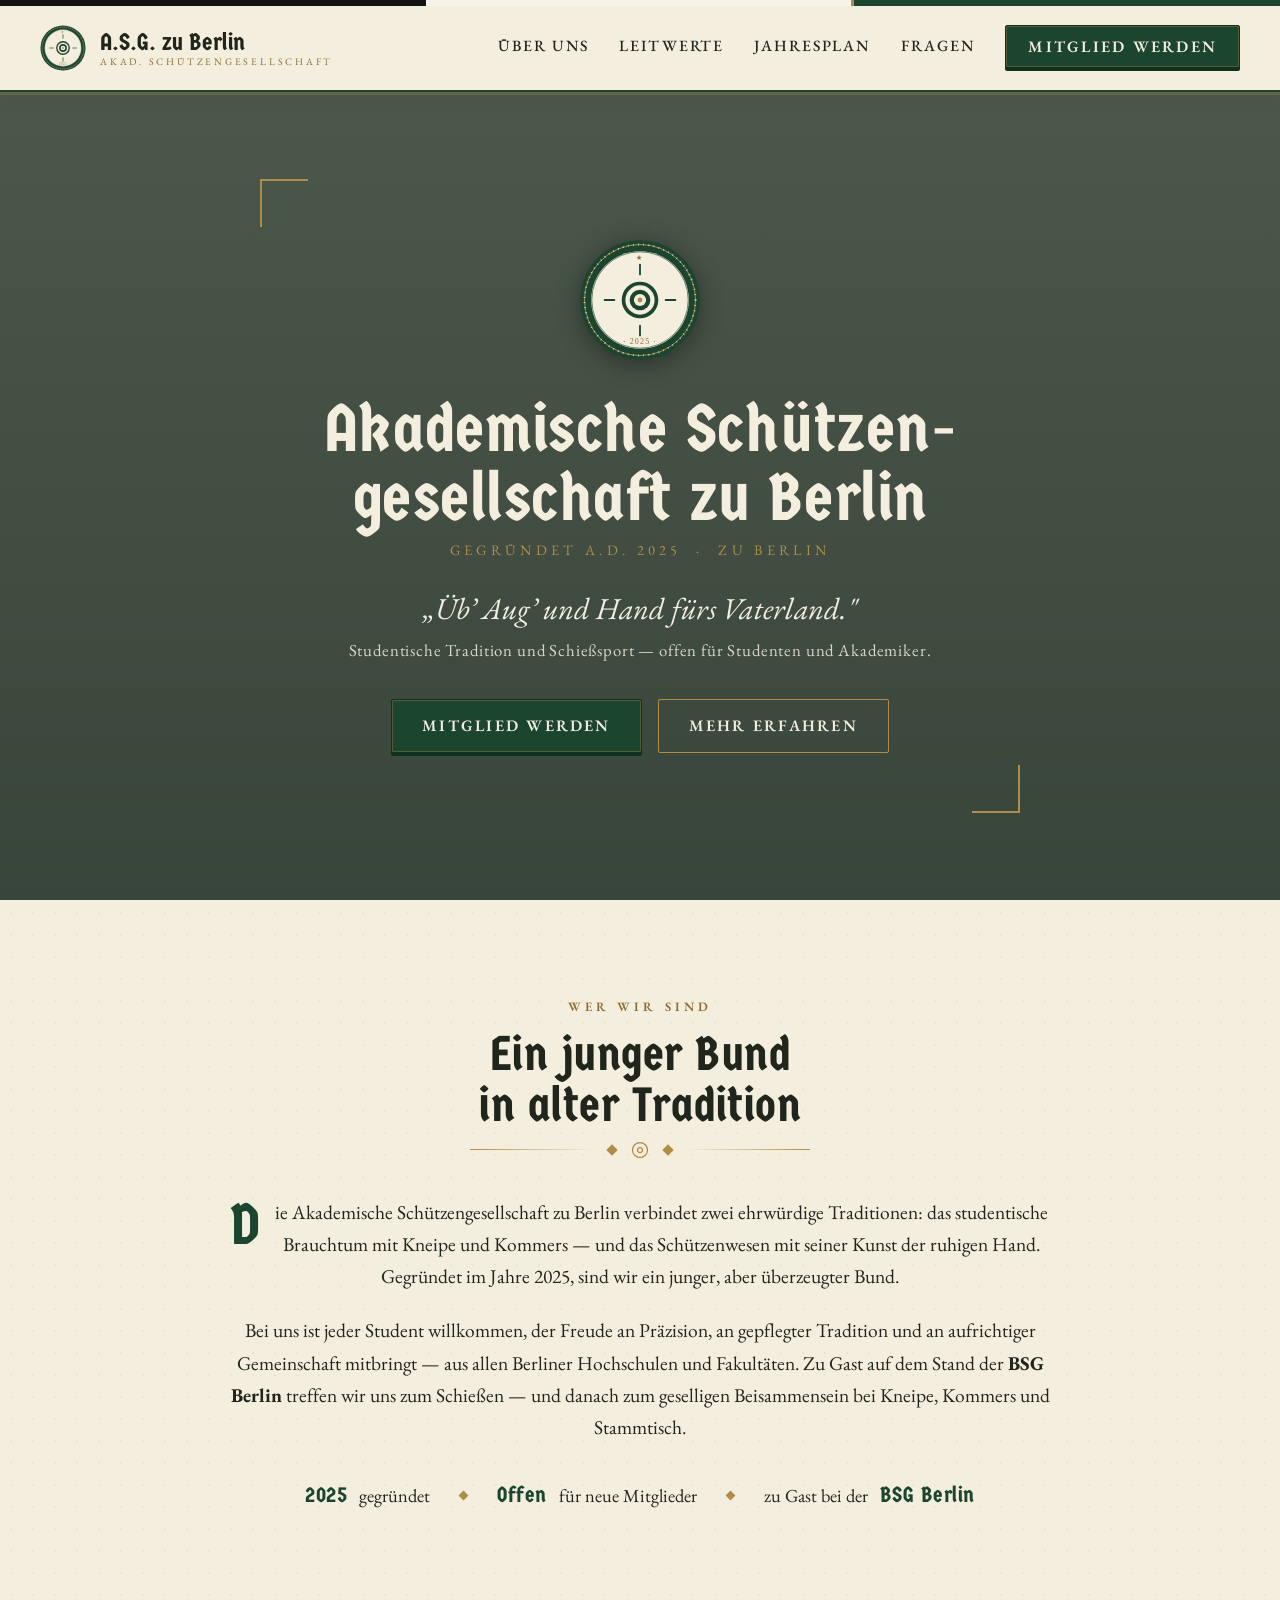
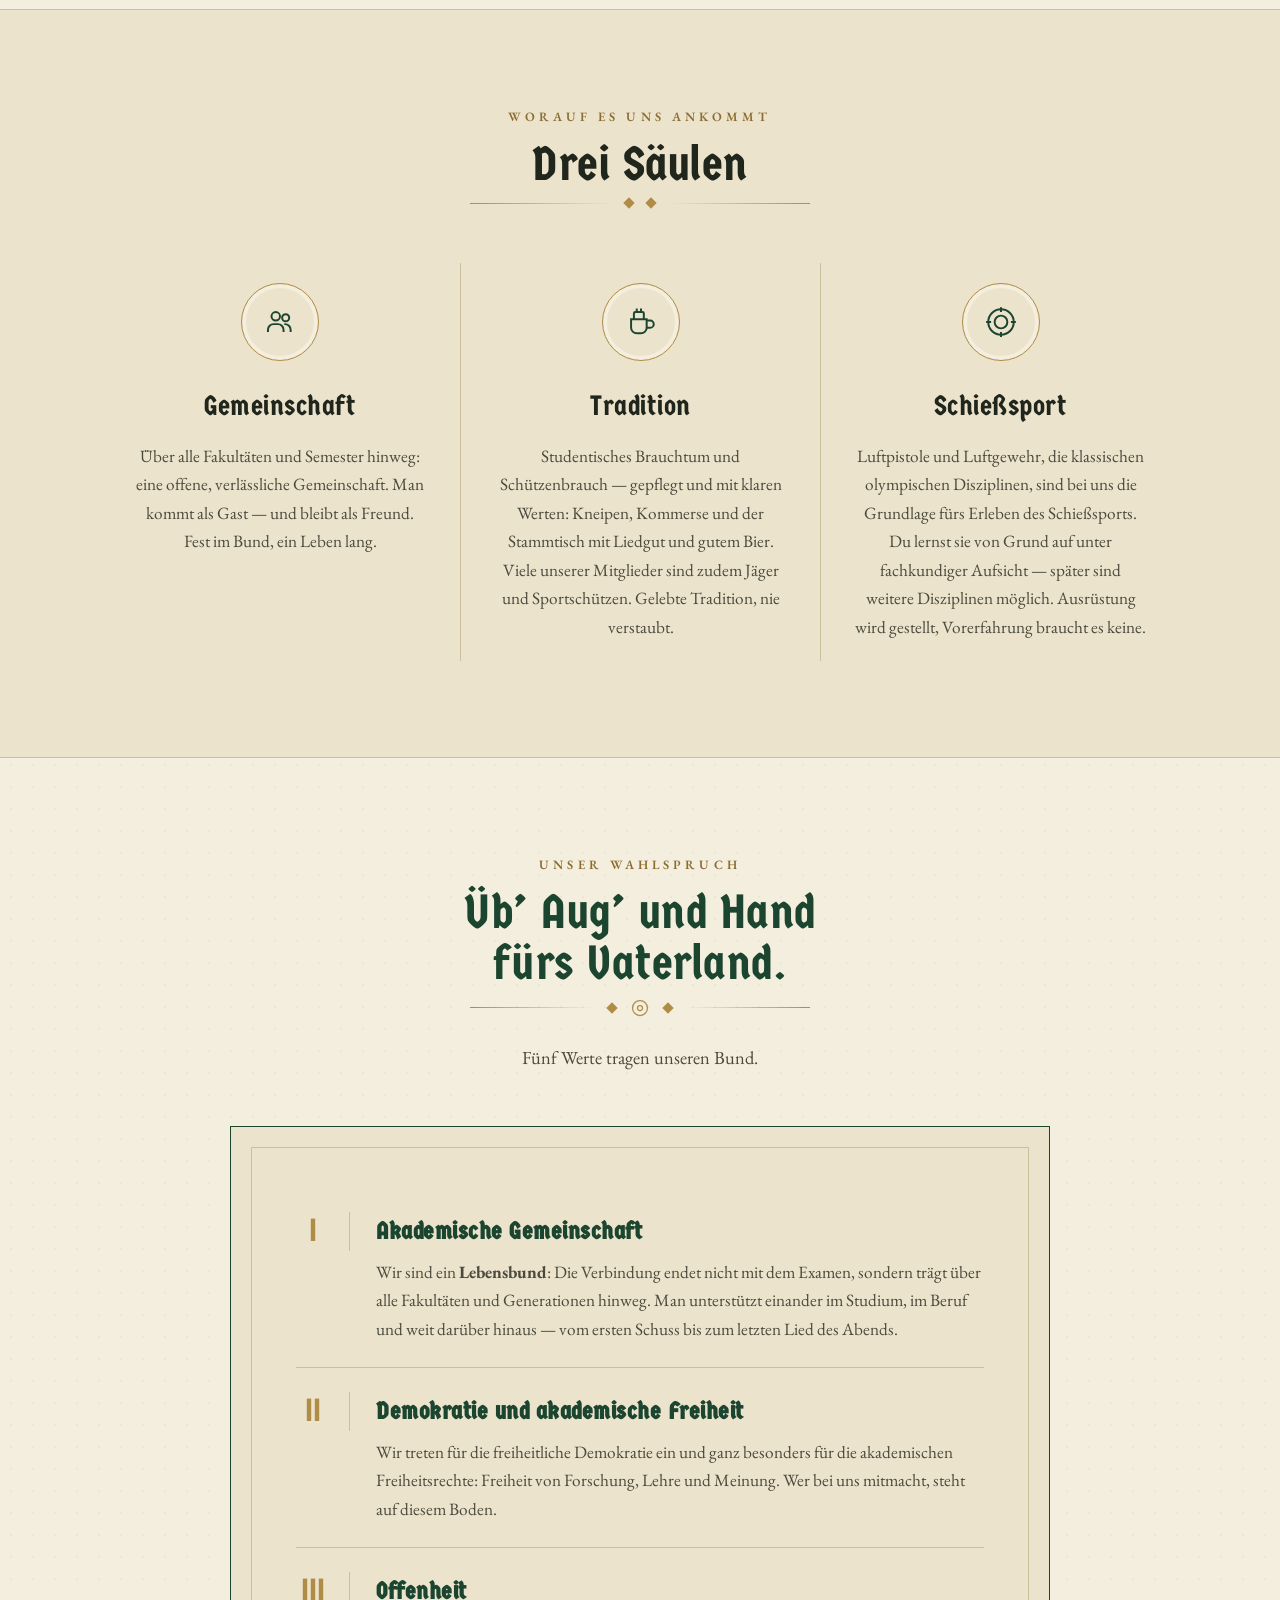
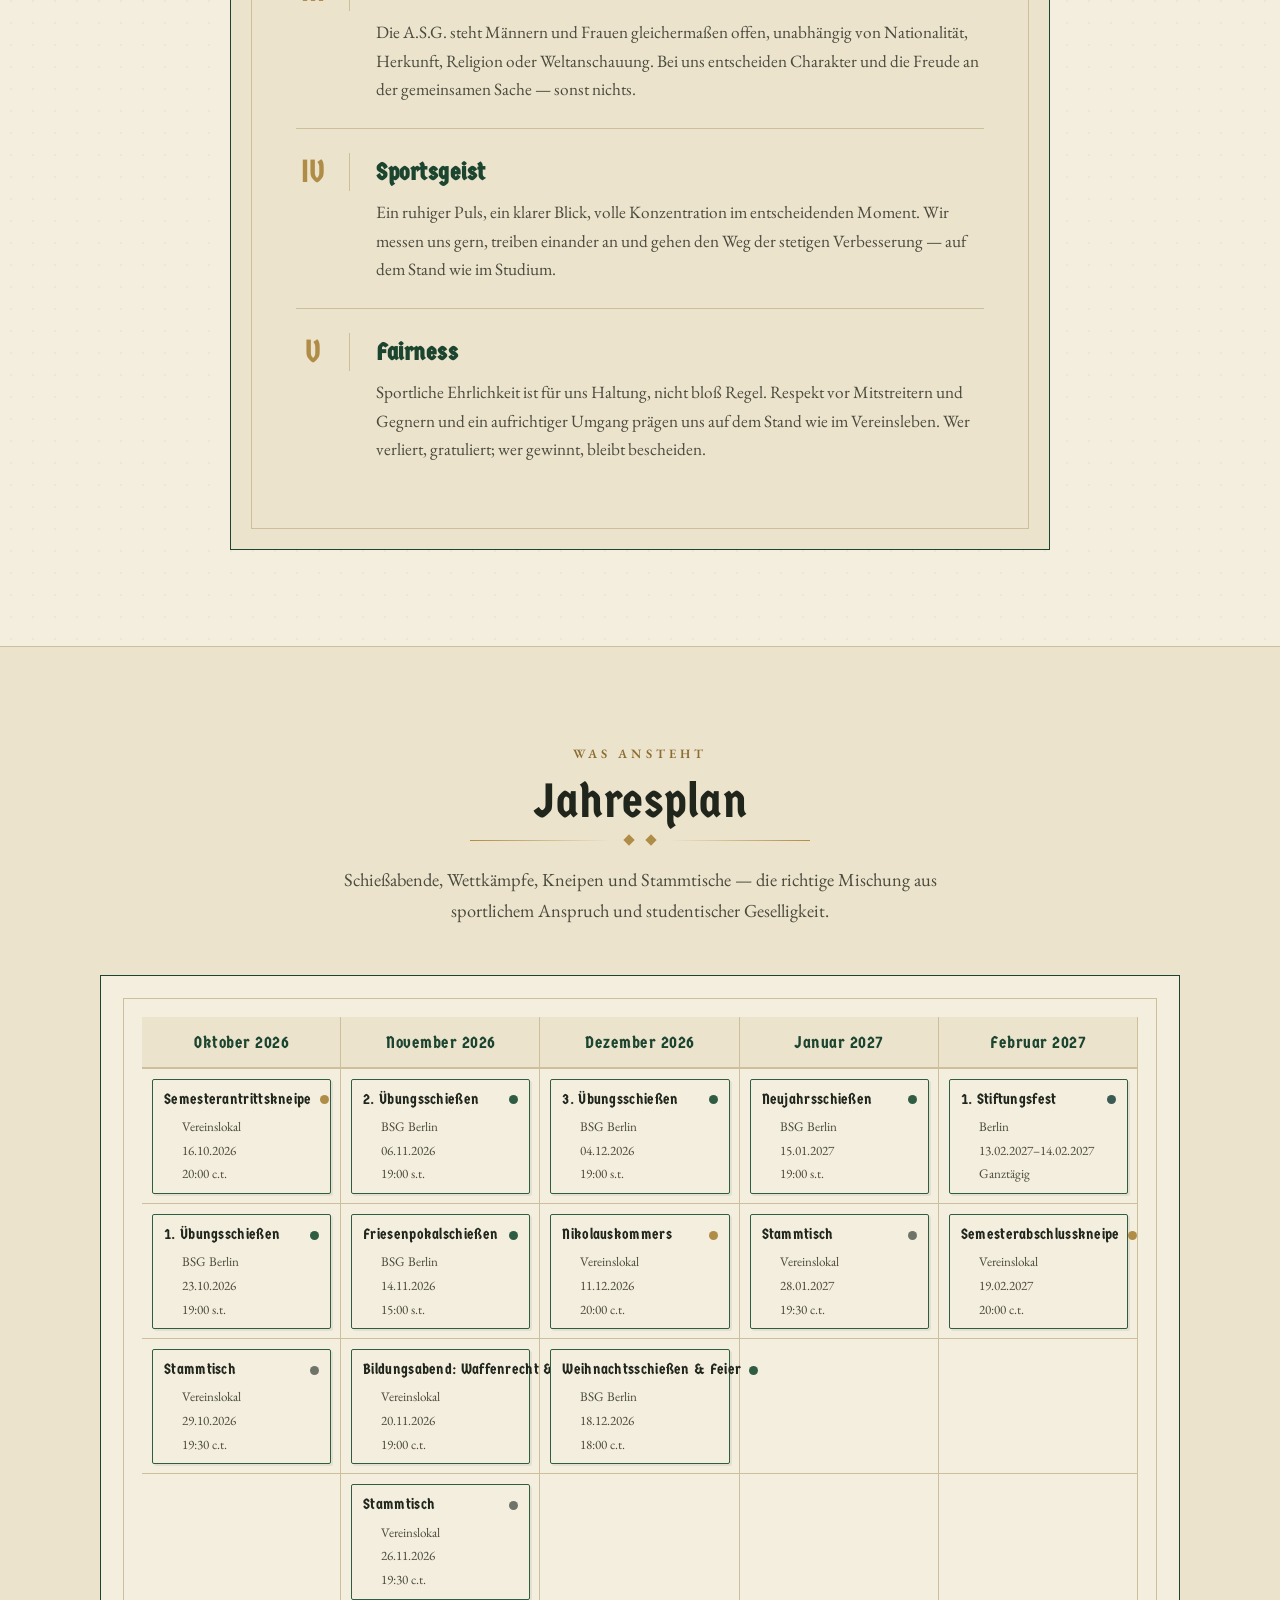
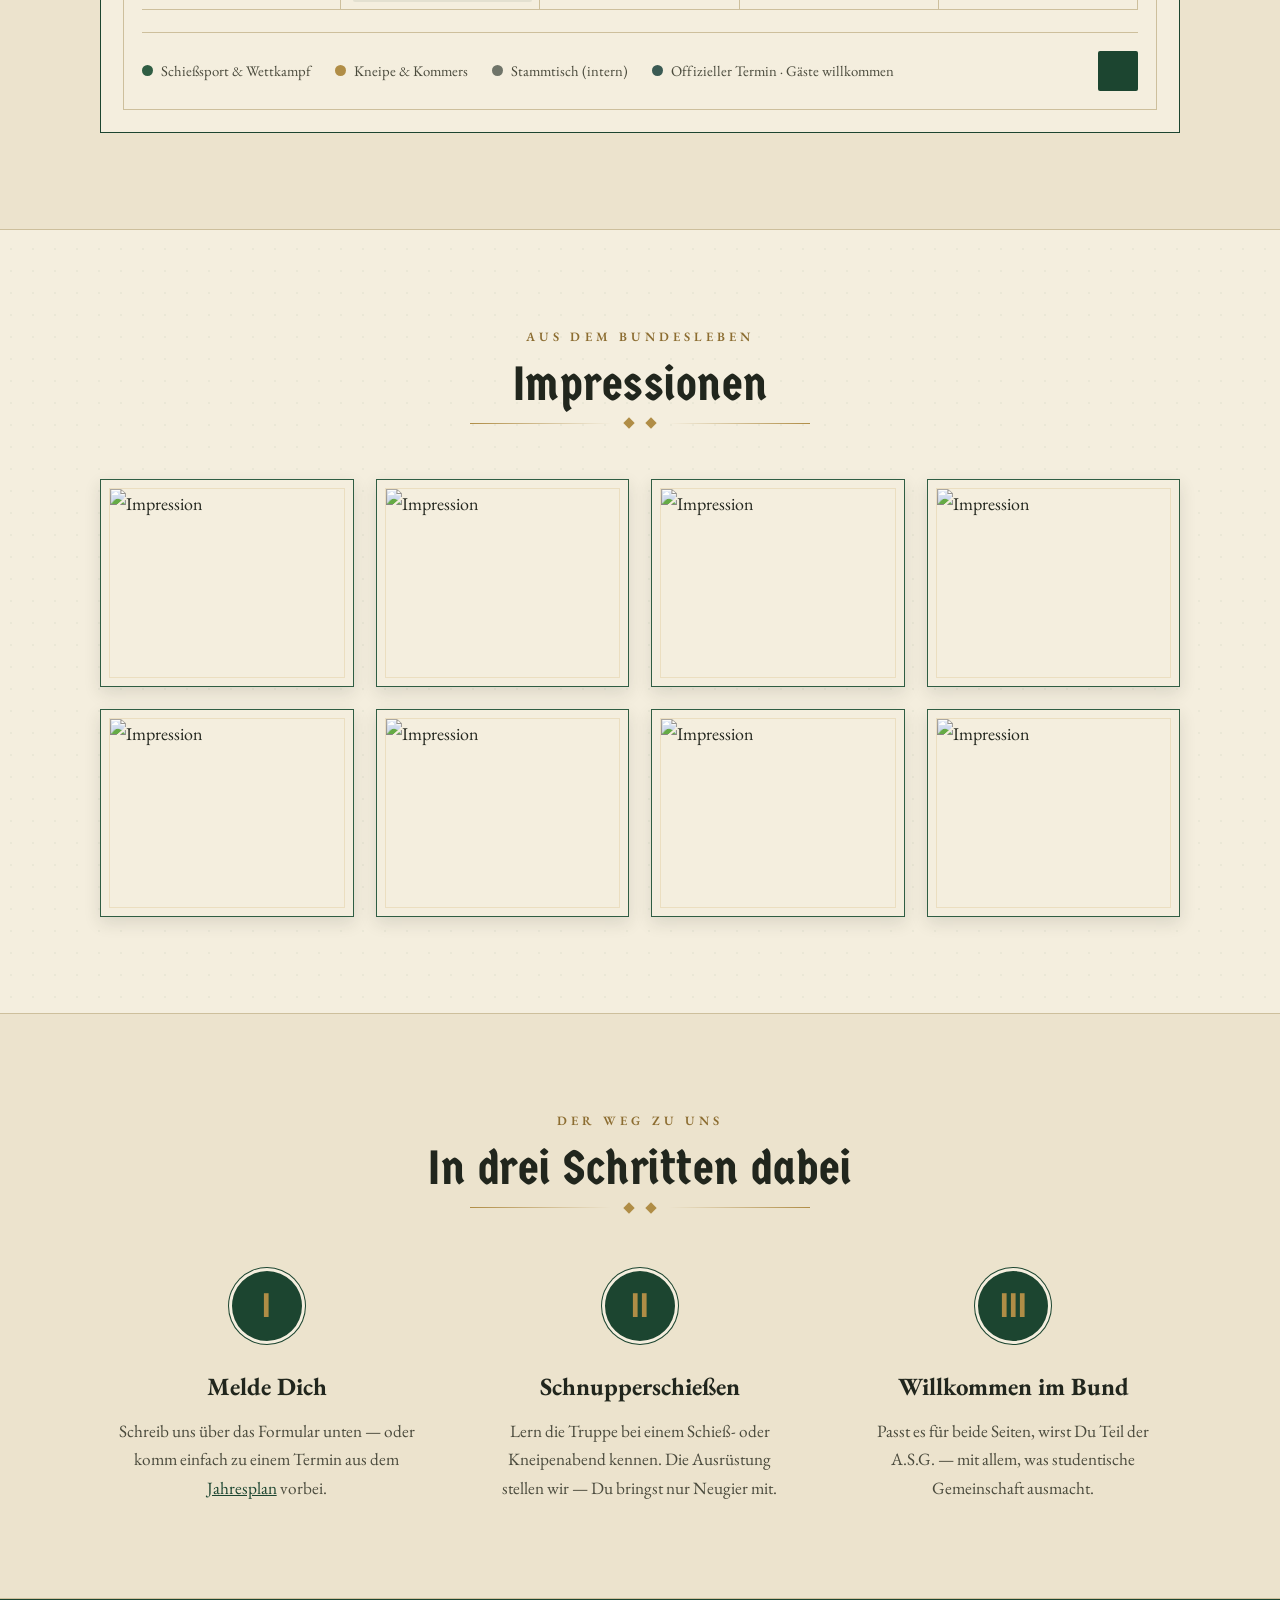
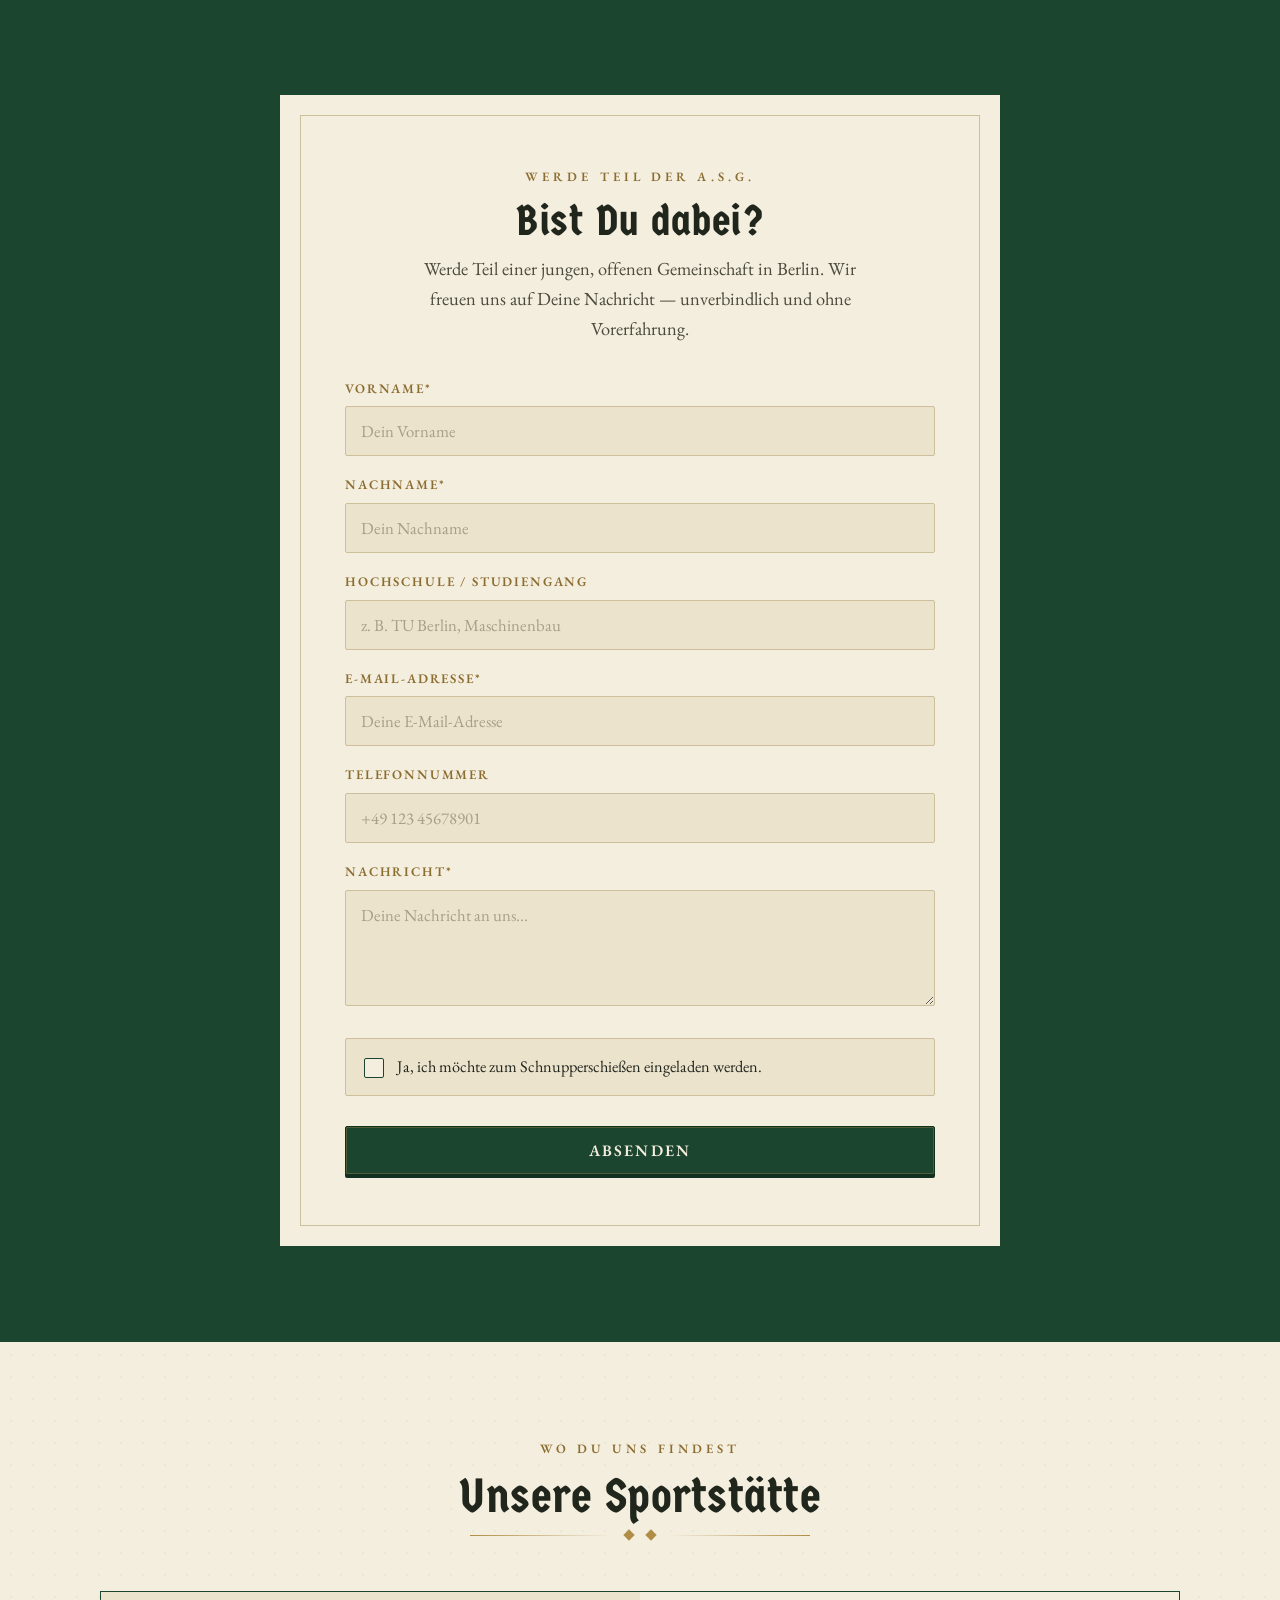
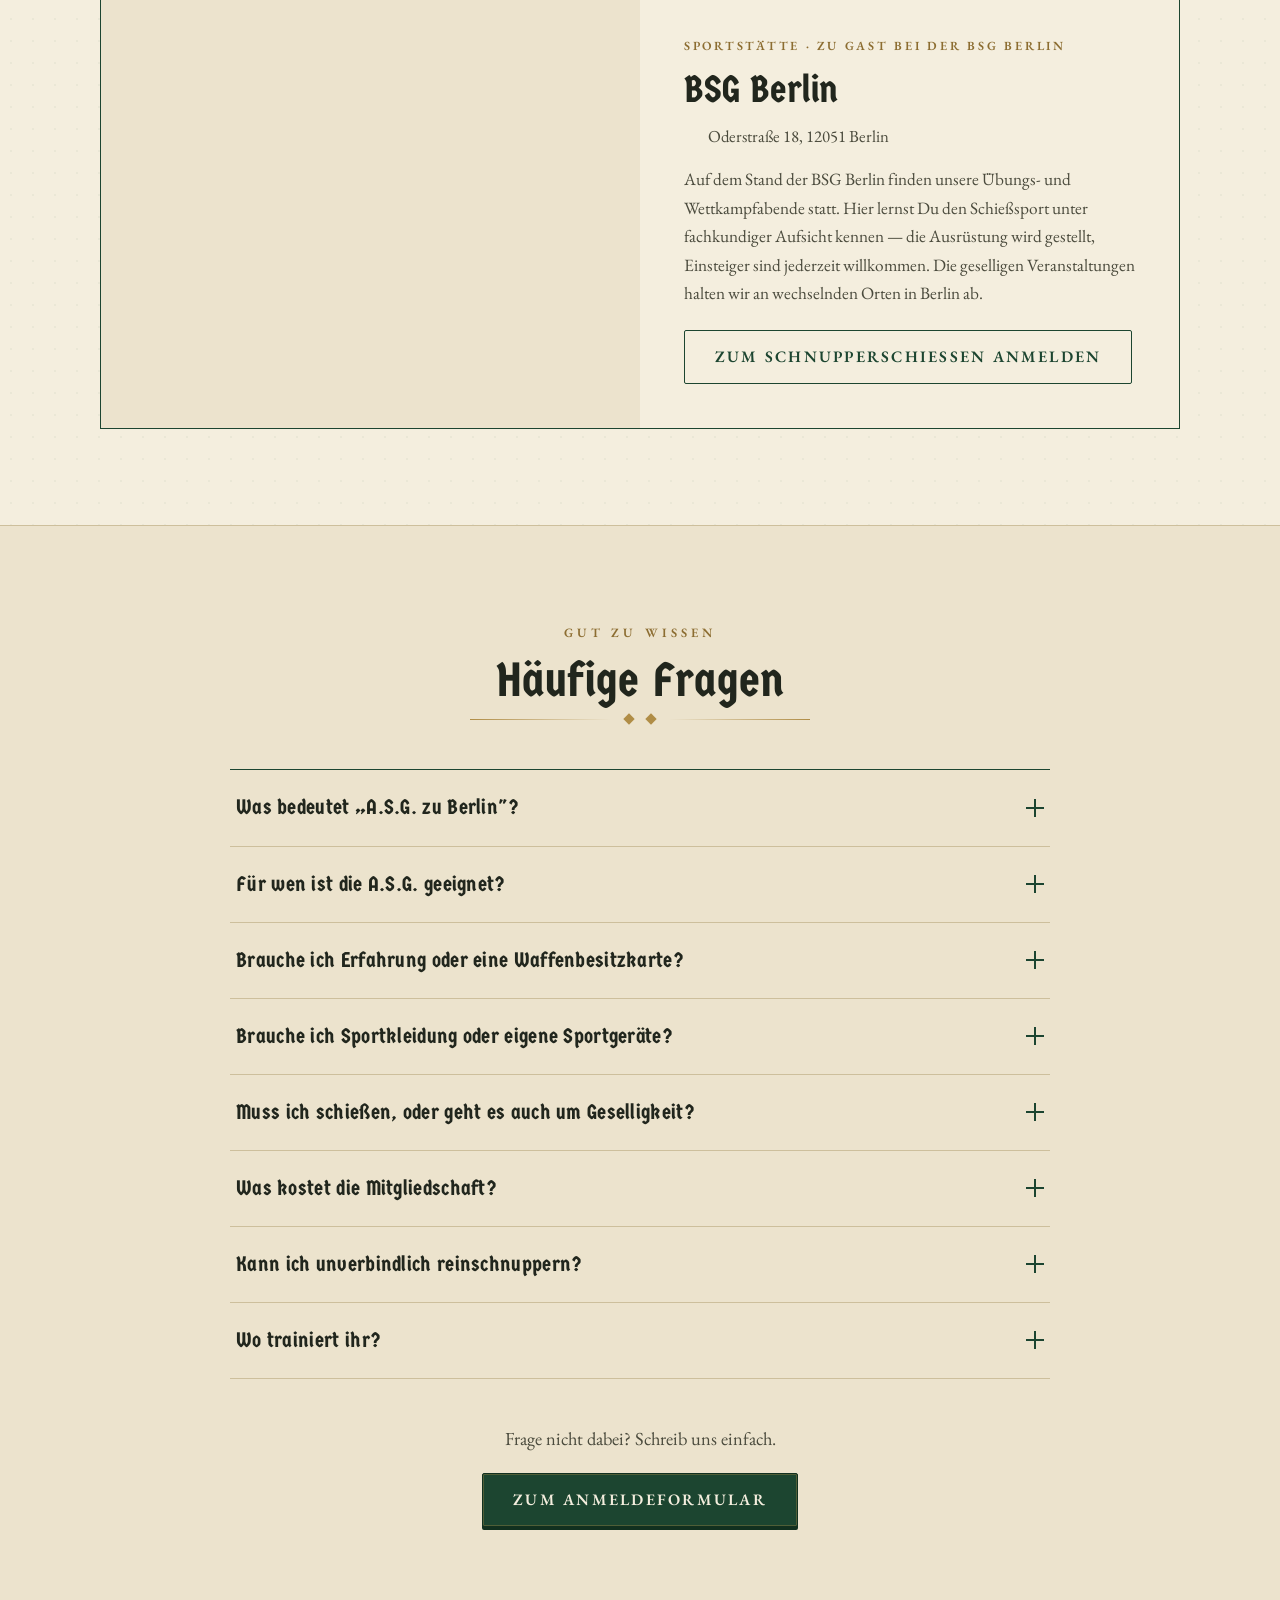
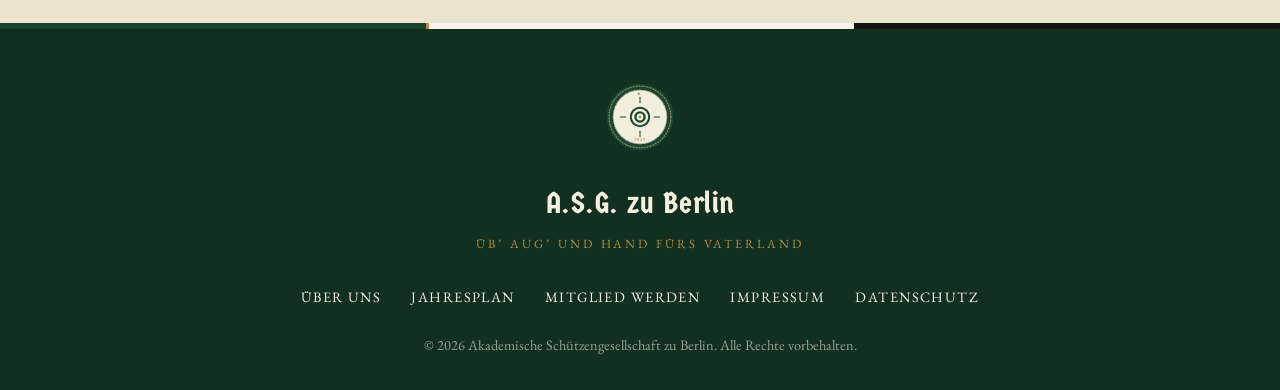
==== commit 15d57c8a: "Inhaltliche Ueberarbeitung des A.S.G.-Bereichs - Drei Saeulen neu sortiert: Gemeinschaft, Tradition," ====
--- a/asg/index.html
+++ b/asg/index.html
@@ -249,7 +249,7 @@
         .step h4 { font-size: 1.55rem; color: var(--ink); margin-bottom: 10px; }
         .step p { color: var(--ink-soft); font-size: 1.08rem; max-width: 300px; margin: 0 auto; }
 
-        /* ============================ Semesterprogramm (übernommen) ============================ */
+        /* ============================ Jahresplan (übernommen) ============================ */
         .calendar-card {
             background: var(--paper); border: 1px solid var(--green); padding: 22px;
             width: 100%; overflow-x: auto; margin-top: 50px;
@@ -331,6 +331,26 @@
         .form-input:focus { outline: none; border-color: var(--green); background: #fff; box-shadow: 0 0 0 3px rgba(28,69,48,0.08); }
         textarea.form-input { resize: vertical; }
         .form-btn-wrapper { margin-top: 30px; }
+        .form-check {
+            display: flex; align-items: flex-start; gap: 13px; text-align: left;
+            margin: 24px 0 4px; padding: 16px 18px;
+            border: 1px solid var(--line); border-radius: 2px; background: var(--paper-2);
+            cursor: pointer; transition: border-color 0.2s, background 0.2s;
+        }
+        .form-check:hover { border-color: var(--green); background: #fff; }
+        .form-check input {
+            appearance: none; -webkit-appearance: none;
+            flex: 0 0 auto; width: 20px; height: 20px; margin-top: 3px; position: relative;
+            border: 1px solid var(--green); border-radius: 2px; background: var(--paper);
+            cursor: pointer; transition: background 0.15s;
+        }
+        .form-check input:checked { background: var(--green); }
+        .form-check input:checked::after {
+            content: ''; position: absolute; left: 6px; top: 2px; width: 5px; height: 10px;
+            border: solid var(--paper); border-width: 0 2px 2px 0; transform: rotate(45deg);
+        }
+        .form-check input:focus-visible { outline: 2px solid var(--gold); outline-offset: 2px; }
+        .form-check span { font-size: 1.02rem; color: var(--ink); line-height: 1.45; }
 
         /* ============================ FAQ (übernommen) ============================ */
         .faq-list { margin-top: 46px; border-top: 1px solid var(--green); }
@@ -450,7 +470,7 @@
         <div class="nav-links">
             <a href="#ueber">Über uns</a>
             <a href="#werte">Leitwerte</a>
-            <a href="#programm">Semesterprogramm</a>
+            <a href="#programm">Jahresplan</a>
             <a href="#faq">Fragen</a>
             <a href="#mitglied" class="nav-cta"><button class="btn btn-primary" style="padding:10px 22px;">Mitglied werden</button></a>
         </div>
@@ -462,8 +482,8 @@
             <svg class="seal"><use href="#asg-seal"/></svg>
             <h1>Akademische Schützen&shy;gesellschaft zu Berlin</h1>
             <div class="subline">Gegründet A.D. 2025 &nbsp;·&nbsp; zu Berlin</div>
-            <p class="motto">„Klarer Blick. Ruhige Hand. Fester Bund."</p>
-            <p class="founded">Studentische Tradition und Schießsport — offen für alle Studenten.</p>
+            <p class="motto">„Üb’ Aug’ und Hand fürs Vaterland."</p>
+            <p class="founded">Studentische Tradition und Schießsport — offen für Studenten und Akademiker.</p>
             <div class="hero-actions">
                 <a href="#mitglied" class="btn btn-primary">Mitglied werden</a>
                 <a href="#ueber" class="btn btn-ghost">Mehr erfahren</a>
@@ -503,24 +523,24 @@
             <div class="pillars">
                 <div class="pillar">
                     <div class="pillar-icon">
-                        <svg viewBox="0 0 24 24"><circle cx="12" cy="12" r="9"/><circle cx="12" cy="12" r="4.5"/><line x1="12" y1="1.5" x2="12" y2="5"/><line x1="12" y1="19" x2="12" y2="22.5"/><line x1="1.5" y1="12" x2="5" y2="12"/><line x1="19" y1="12" x2="22.5" y2="12"/></svg>
-                    </div>
-                    <h3>Schießsport</h3>
-                    <p>Ob Luftgewehr, Kleinkaliber oder Pistole — bei uns lernst Du den Schießsport von Grund auf, unter fachkundiger Aufsicht. Ausrüstung wird gestellt, Vorerfahrung braucht es keine.</p>
+                        <svg viewBox="0 0 24 24"><circle cx="9" cy="8" r="3"/><circle cx="16" cy="9" r="2.5"/><path d="M3.5 19v-1.5a4 4 0 0 1 4-4h3a4 4 0 0 1 4 4V19"/><path d="M15 13.5h.5a4 4 0 0 1 4 4V19"/></svg>
+                    </div>
+                    <h3>Gemeinschaft</h3>
+                    <p>Über alle Fakultäten und Semester hinweg: eine offene, verlässliche Gemeinschaft. Man kommt als Gast — und bleibt als Freund. Fest im Bund, ein Leben lang.</p>
                 </div>
                 <div class="pillar">
                     <div class="pillar-icon">
                         <svg viewBox="0 0 24 24"><path d="M5 10h11v6a4 4 0 0 1-4 4H9a4 4 0 0 1-4-4v-6z"/><path d="M16 11h2.5a2.5 2.5 0 0 1 0 5H16"/><path d="M7 10V6a1 1 0 0 1 1-1h5a1 1 0 0 1 1 1v4"/><line x1="9" y1="2.5" x2="9" y2="4.5"/><line x1="12" y1="2.5" x2="12" y2="4.5"/></svg>
                     </div>
                     <h3>Tradition</h3>
-                    <p>Studentisches Brauchtum lebt vom Miteinander: Kneipen, Kommerse und der Stammtisch mit Liedgut und gutem Bier. Gepflegt und mit Haltung — aber nie verstaubt.</p>
+                    <p>Studentisches Brauchtum und Schützenbrauch — gepflegt und mit klaren Werten: Kneipen, Kommerse und der Stammtisch mit Liedgut und gutem Bier. Viele unserer Mitglieder sind zudem Jäger und Sportschützen. Gelebte Tradition, nie verstaubt.</p>
                 </div>
                 <div class="pillar">
                     <div class="pillar-icon">
-                        <svg viewBox="0 0 24 24"><circle cx="9" cy="8" r="3"/><circle cx="16" cy="9" r="2.5"/><path d="M3.5 19v-1.5a4 4 0 0 1 4-4h3a4 4 0 0 1 4 4V19"/><path d="M15 13.5h.5a4 4 0 0 1 4 4V19"/></svg>
-                    </div>
-                    <h3>Gemeinschaft</h3>
-                    <p>Über alle Fakultäten und Semester hinweg: eine offene, verlässliche Gemeinschaft. Man kommt als Gast — und bleibt als Freund. Fest im Bund, ein Leben lang.</p>
+                        <svg viewBox="0 0 24 24"><circle cx="12" cy="12" r="9"/><circle cx="12" cy="12" r="4.5"/><line x1="12" y1="1.5" x2="12" y2="5"/><line x1="12" y1="19" x2="12" y2="22.5"/><line x1="1.5" y1="12" x2="5" y2="12"/><line x1="19" y1="12" x2="22.5" y2="12"/></svg>
+                    </div>
+                    <h3>Schießsport</h3>
+                    <p>Luftpistole und Luftgewehr, die klassischen olympischen Disziplinen, sind bei uns die Grundlage fürs Erleben des Schießsports. Du lernst sie von Grund auf unter fachkundiger Aufsicht — später sind weitere Disziplinen möglich. Ausrüstung wird gestellt, Vorerfahrung braucht es keine.</p>
                 </div>
             </div>
         </div>
@@ -530,7 +550,7 @@
     <section class="band" id="werte">
         <div class="container-narrow">
             <p class="eyebrow">Unser Wahlspruch</p>
-            <h2 class="sec-title" style="color:var(--green);">Klarer Blick.<br>Ruhige Hand. Fester Bund.</h2>
+            <h2 class="sec-title" style="color:var(--green);">Üb’ Aug’ und Hand<br>fürs Vaterland.</h2>
             <div class="ornament"><span class="diamond"></span><svg viewBox="0 0 24 24" fill="none" stroke="currentColor" stroke-width="1.5"><circle cx="12" cy="12" r="9"/><circle cx="12" cy="12" r="3"/></svg><span class="diamond"></span></div>
             <p class="sec-intro" style="margin-top:24px;">Fünf Werte tragen unseren Bund.</p>
 
@@ -539,48 +559,48 @@
                     <div class="value-row">
                         <div class="value-roman">I</div>
                         <div class="value-body">
-                            <h4>Präzision</h4>
-                            <p>Ein ruhiger Puls, ein klarer Blick, volle Konzentration im entscheidenden Moment. Was auf dem Stand über Ringe entscheidet, zahlt sich auch im Studium und im Leben aus: die Fähigkeit, sich zu fokussieren und im richtigen Augenblick Ruhe zu bewahren.</p>
+                            <h4>Akademische Gemeinschaft</h4>
+                            <p>Wir sind ein <strong>Lebensbund</strong>: Die Verbindung endet nicht mit dem Examen, sondern trägt über alle Fakultäten und Generationen hinweg. Man unterstützt einander im Studium, im Beruf und weit darüber hinaus — vom ersten Schuss bis zum letzten Lied des Abends.</p>
                         </div>
                     </div>
                     <div class="value-row">
                         <div class="value-roman">II</div>
                         <div class="value-body">
-                            <h4>Gemeinschaft</h4>
-                            <p>Vom ersten Schuss bis zum letzten Lied des Abends zählt der Zusammenhalt — über alle Fakultäten und Generationen hinweg. Man unterstützt einander beim Training, im Studium und weit darüber hinaus.</p>
+                            <h4>Demokratie und akademische Freiheit</h4>
+                            <p>Wir treten für die freiheitliche Demokratie ein und ganz besonders für die akademischen Freiheitsrechte: Freiheit von Forschung, Lehre und Meinung. Wer bei uns mitmacht, steht auf diesem Boden.</p>
                         </div>
                     </div>
                     <div class="value-row">
                         <div class="value-roman">III</div>
                         <div class="value-body">
-                            <h4>Tradition</h4>
-                            <p>Wir vereinen studentisches Brauchtum und Schützenbrauch mit ihren Ritualen und ihrem Liedgut. Diese Traditionen pflegen wir mit Respekt — sie geben uns Halt und Identität, ohne uns einzuengen.</p>
+                            <h4>Offenheit</h4>
+                            <p>Die A.S.G. steht Männern und Frauen gleichermaßen offen, unabhängig von Nationalität, Herkunft, Religion oder Weltanschauung. Bei uns entscheiden Charakter und die Freude an der gemeinsamen Sache — sonst nichts.</p>
                         </div>
                     </div>
                     <div class="value-row">
                         <div class="value-roman">IV</div>
+                        <div class="value-body">
+                            <h4>Sportsgeist</h4>
+                            <p>Ein ruhiger Puls, ein klarer Blick, volle Konzentration im entscheidenden Moment. Wir messen uns gern, treiben einander an und gehen den Weg der stetigen Verbesserung — auf dem Stand wie im Studium.</p>
+                        </div>
+                    </div>
+                    <div class="value-row">
+                        <div class="value-roman">V</div>
                         <div class="value-body">
                             <h4>Fairness</h4>
                             <p>Sportliche Ehrlichkeit ist für uns Haltung, nicht bloß Regel. Respekt vor Mitstreitern und Gegnern und ein aufrichtiger Umgang prägen uns auf dem Stand wie im Vereinsleben. Wer verliert, gratuliert; wer gewinnt, bleibt bescheiden.</p>
                         </div>
                     </div>
-                    <div class="value-row">
-                        <div class="value-roman">V</div>
-                        <div class="value-body">
-                            <h4>Offenheit</h4>
-                            <p>Die A.S.G. steht Studenten aus allen Fakultäten offen. Bei uns entscheidet der Charakter und die Freude an der gemeinsamen Sache. Wer sich einbringt und zur Gemeinschaft passt, ist herzlich willkommen.</p>
-                        </div>
-                    </div>
                 </div>
             </div>
         </div>
     </section>
 
-    <!-- ============================ SEMESTERPROGRAMM ============================ -->
+    <!-- ============================ JAHRESPLAN ============================ -->
     <section class="band" id="programm" style="background:var(--paper-2); border-top:1px solid var(--line); border-bottom:1px solid var(--line);">
         <div class="container">
             <p class="eyebrow">Was ansteht</p>
-            <h2 class="sec-title">Semesterprogramm</h2>
+            <h2 class="sec-title">Jahresplan</h2>
             <div class="ornament"><span class="diamond"></span><span class="diamond"></span></div>
             <p class="sec-intro" style="margin-top:20px;">Schießabende, Wettkämpfe, Kneipen und Stammtische — die richtige Mischung aus sportlichem Anspruch und studentischer Geselligkeit.</p>
 
@@ -634,7 +654,7 @@
                 <div class="step">
                     <div class="numeral">I</div>
                     <h4>Melde Dich</h4>
-                    <p>Schreib uns über das Formular unten — oder komm einfach zu einem Termin aus dem Semesterprogramm vorbei.</p>
+                    <p>Schreib uns über das Formular unten — oder komm einfach zu einem Termin aus dem <a href="#programm">Jahresplan</a> vorbei.</p>
                 </div>
                 <div class="step">
                     <div class="numeral">II</div>
@@ -686,6 +706,19 @@
                         <label class="form-label">Nachricht*</label>
                         <textarea name="Nachricht" class="form-input" placeholder="Deine Nachricht an uns..." rows="4" required></textarea>
                     </div>
+                    <label class="form-check">
+                        <input type="checkbox" name="Schnupperschiessen" value="Ja — bitte zum Schnupperschießen einladen">
+                        <span>Ja, ich möchte zum Schnupperschießen eingeladen werden.</span>
+                    </label>
+
+                    <!-- TODO — automatisierte Empfangsbestätigung:
+                         Der Absender soll unmittelbar nach dem Abschicken eine E-Mail
+                         bekommen ("Wir haben Deine Anfrage erhalten und melden uns
+                         schnellstmöglich bei Dir"). Aktuell passiert das NICHT — es
+                         erscheint lediglich das Erfolgs-Modal auf der Seite, an den
+                         Absender geht keine Mail raus.
+                         Implementation folgt. -->
+
                     <div class="form-btn-wrapper">
                         <button type="submit" class="btn btn-primary" style="width:100%; justify-content:center;">Absenden</button>
                     </div>
@@ -698,7 +731,7 @@
     <section class="band">
         <div class="container">
             <p class="eyebrow">Wo Du uns findest</p>
-            <h2 class="sec-title">Unser Schießstand</h2>
+            <h2 class="sec-title">Unsere Sportstätte</h2>
             <div class="ornament"><span class="diamond"></span><span class="diamond"></span></div>
 
             <div class="location-card">
@@ -706,7 +739,7 @@
                     <iframe src="https://maps.google.com/maps?q=Oderstra%C3%9Fe%2018%2C%2012051%20Berlin&t=&z=15&ie=UTF8&iwloc=&output=embed" allowfullscreen="" loading="lazy" referrerpolicy="no-referrer-when-downgrade"></iframe>
                 </div>
                 <div class="location-info">
-                    <div class="location-tag">Schießstand · zu Gast</div>
+                    <div class="location-tag">Sportstätte · zu Gast bei der BSG Berlin</div>
                     <div class="location-name">BSG Berlin</div>
                     <div class="location-address">
                         <i data-lucide="map-pin" style="width:16px;height:16px;"></i>
@@ -729,27 +762,27 @@
             <div class="faq-list">
                 <div class="faq-item">
                     <div class="faq-header"><div class="faq-question">Was bedeutet „A.S.G. zu Berlin"?</div><div class="faq-toggle"></div></div>
-                    <div class="faq-body"><div class="faq-content">A.S.G. steht für Akademische Schützengesellschaft zu Berlin. Wir sind eine 2025 gegründete studentische Gemeinschaft, die den Schießsport mit studentischer Tradition verbindet — Kneipen, Kommerse und Stammtische inklusive. Wir stehen allen Studenten Berlins offen.</div></div>
+                    <div class="faq-body"><div class="faq-content">A.S.G. steht für Akademische Schützengesellschaft zu Berlin. Wir sind eine 2025 gegründete studentische Gemeinschaft, die den Schießsport mit studentischer Tradition verbindet — Kneipen, Kommerse und Stammtische inklusive.</div></div>
                 </div>
                 <div class="faq-item">
                     <div class="faq-header"><div class="faq-question">Für wen ist die A.S.G. geeignet?</div><div class="faq-toggle"></div></div>
-                    <div class="faq-body"><div class="faq-content">Für Studenten aller Berliner Hochschulen und Fakultäten — ganz ohne schießsportliche Vorerfahrung. Wichtig ist uns nur die Freude an Präzision, Tradition und Gemeinschaft.</div></div>
+                    <div class="faq-body"><div class="faq-content">Für Studenten aller Berliner Hochschulen und Fakultäten, für fertige Akademiker und für alle, die dem akademischen Leben verbunden sind. Schießsportliche Vorerfahrung braucht es nicht — wichtig sind uns die Freude an Präzision, gepflegter Tradition und aufrichtiger Gemeinschaft.</div></div>
                 </div>
                 <div class="faq-item">
-                    <div class="faq-header"><div class="faq-question">Brauche ich Erfahrung oder einen Waffenschein?</div><div class="faq-toggle"></div></div>
-                    <div class="faq-body"><div class="faq-content">Nein. Das Schießen findet unter fachkundiger Aufsicht auf dem Stand der BSG Berlin statt — dafür brauchst Du weder Vorerfahrung noch eine Waffenbesitzkarte. Die Ausrüstung wird gestellt, und wir bringen Dir Sicherheit und Technik Schritt für Schritt bei.</div></div>
+                    <div class="faq-header"><div class="faq-question">Brauche ich Erfahrung oder eine Waffenbesitzkarte?</div><div class="faq-toggle"></div></div>
+                    <div class="faq-body"><div class="faq-content">Nein. Das Schießen findet unter fachkundiger Aufsicht auf dem Stand der BSG Berlin statt — dafür brauchst Du weder Vorerfahrung noch eine eigene Waffenbesitzkarte. Sicherheit und Technik bringen wir Dir Schritt für Schritt bei.</div></div>
+                </div>
+                <div class="faq-item">
+                    <div class="faq-header"><div class="faq-question">Brauche ich Sportkleidung oder eigene Sportgeräte?</div><div class="faq-toggle"></div></div>
+                    <div class="faq-body"><div class="faq-content">Nein. Die Sportgeräte werden Dir anfangs gestellt, und besondere Sportkleidung brauchst Du nicht — komm einfach so, wie Du bist.</div></div>
                 </div>
                 <div class="faq-item">
                     <div class="faq-header"><div class="faq-question">Muss ich schießen, oder geht es auch um Geselligkeit?</div><div class="faq-toggle"></div></div>
                     <div class="faq-body"><div class="faq-content">Beides gehört bei uns zusammen. Der Schießsport ist unser Kern — aber genauso wichtig sind Kneipe, Kommers und Stammtisch. Viele kommen wegen des einen und bleiben wegen des anderen.</div></div>
                 </div>
                 <div class="faq-item">
-                    <div class="faq-header"><div class="faq-question">Können auch Frauen mitmachen?</div><div class="faq-toggle"></div></div>
-                    <div class="faq-body"><div class="faq-content">Ja, selbstverständlich. Die A.S.G. zu Berlin steht Studentinnen ebenso offen wie Studenten — wer Freude am Schießsport und an studentischer Tradition hat, ist willkommen.</div></div>
-                </div>
-                <div class="faq-item">
                     <div class="faq-header"><div class="faq-question">Was kostet die Mitgliedschaft?</div><div class="faq-toggle"></div></div>
-                    <div class="faq-body"><div class="faq-content">Als junge, studentische Gemeinschaft halten wir die Beiträge bewusst gering. Die genauen Konditionen (Semesterbeitrag, Standmiete, Munition) besprechen wir am besten persönlich — melde Dich einfach, dann klären wir alles in Ruhe. <em>(Konkrete Beträge hier eintragen.)</em></div></div>
+                    <div class="faq-body"><div class="faq-content">Es gibt einen bewusst günstigen Mitgliedsbeitrag. Seine Höhe hängt davon ab, ob Du bereits Teil einer Studentenverbindung bist — die genauen Konditionen besprechen wir gern persönlich. <em>(Konkrete Beträge hier eintragen.)</em></div></div>
                 </div>
                 <div class="faq-item">
                     <div class="faq-header"><div class="faq-question">Kann ich unverbindlich reinschnuppern?</div><div class="faq-toggle"></div></div>
@@ -757,8 +790,13 @@
                 </div>
                 <div class="faq-item">
                     <div class="faq-header"><div class="faq-question">Wo trainiert ihr?</div><div class="faq-toggle"></div></div>
-                    <div class="faq-body"><div class="faq-content">Aktuell sind wir zu Gast auf dem Stand der BSG Berlin. Dort finden unsere Übungs- und Wettkampfabende statt. Die geselligen Veranstaltungen halten wir an wechselnden Orten in Berlin ab.</div></div>
-                </div>
+                    <div class="faq-body"><div class="faq-content">Wir sind zu Gast auf dem Stand der <strong>BSG Berlin</strong>, gegründet 1882 (e.V.), in der Oderstraße 18 in 12051 Berlin. Dort finden unsere Übungs- und Wettkampfabende statt. Die geselligen Veranstaltungen halten wir an wechselnden Orten in Berlin ab.</div></div>
+                </div>
+            </div>
+
+            <div style="text-align:center; margin-top:44px;">
+                <p class="sec-intro" style="margin-bottom:20px;">Frage nicht dabei? Schreib uns einfach.</p>
+                <a href="#mitglied" class="btn btn-primary">Zum Anmeldeformular</a>
             </div>
         </div>
     </section>
@@ -768,10 +806,10 @@
         <div class="band-cap"><div class="band-ribbon"><span class="s-green"></span><span class="s-gold"></span><span class="s-white"></span><span class="s-black"></span></div></div>
         <svg class="footer-seal"><use href="#asg-seal"/></svg>
         <div class="footer-brand">A.S.G. zu Berlin</div>
-        <div class="footer-tag">Klarer Blick · Ruhige Hand · Fester Bund</div>
+        <div class="footer-tag">Üb’ Aug’ und Hand fürs Vaterland</div>
         <ul class="footer-links">
             <li><a href="#ueber">Über uns</a></li>
-            <li><a href="#programm">Programm</a></li>
+            <li><a href="#programm">Jahresplan</a></li>
             <li><a href="#mitglied">Mitglied werden</a></li>
             <li><a href="impressum.html">Impressum</a></li>
             <li><a href="datenschutz.html">Datenschutz</a></li>
@@ -853,7 +891,7 @@
         // iCal
         function dateToIcal(s){ return s.replace(/-/g,''); }
         function generateIcal(events){
-            let ical = ['BEGIN:VCALENDAR','VERSION:2.0','PRODID:-//A.S.G. zu Berlin//Semesterprogramm//DE','CALSCALE:GREGORIAN','METHOD:PUBLISH','X-WR-CALNAME:A.S.G. zu Berlin – Semesterprogramm','X-WR-TIMEZONE:Europe/Berlin'];
+            let ical = ['BEGIN:VCALENDAR','VERSION:2.0','PRODID:-//A.S.G. zu Berlin//Jahresplan//DE','CALSCALE:GREGORIAN','METHOD:PUBLISH','X-WR-CALNAME:A.S.G. zu Berlin – Jahresplan','X-WR-TIMEZONE:Europe/Berlin'];
             events.forEach(ev => {
                 ical.push('BEGIN:VEVENT'); ical.push(`UID:asg-berlin-ev-${ev.id}@asg-berlin.de`);
                 ical.push(`SUMMARY:${ev.title}`); ical.push(`LOCATION:${ev.location}\\, ${ev.address}`);
@@ -887,7 +925,7 @@
             renderCalendarGrid(events); renderCalendarList(events); lucide.createIcons();
             document.getElementById('calGrid').addEventListener('click', e => { const p=e.target.closest('[data-event-id]'); if(p){ const ev=allEvents.find(x=>x.id===parseInt(p.dataset.eventId)); if(ev) showEventModal(ev); } });
             document.getElementById('calList').addEventListener('click', e => { const p=e.target.closest('[data-event-id]'); if(p){ const ev=allEvents.find(x=>x.id===parseInt(p.dataset.eventId)); if(ev) showEventModal(ev); } });
-            document.getElementById('downloadAllIcal').addEventListener('click', () => downloadIcal(allEvents, 'asg-berlin-semesterprogramm.ics'));
+            document.getElementById('downloadAllIcal').addEventListener('click', () => downloadIcal(allEvents, 'asg-berlin-jahresplan.ics'));
         }
 
         // Termine direkt eingebettet — Fallback, damit der Kalender auch beim lokalen
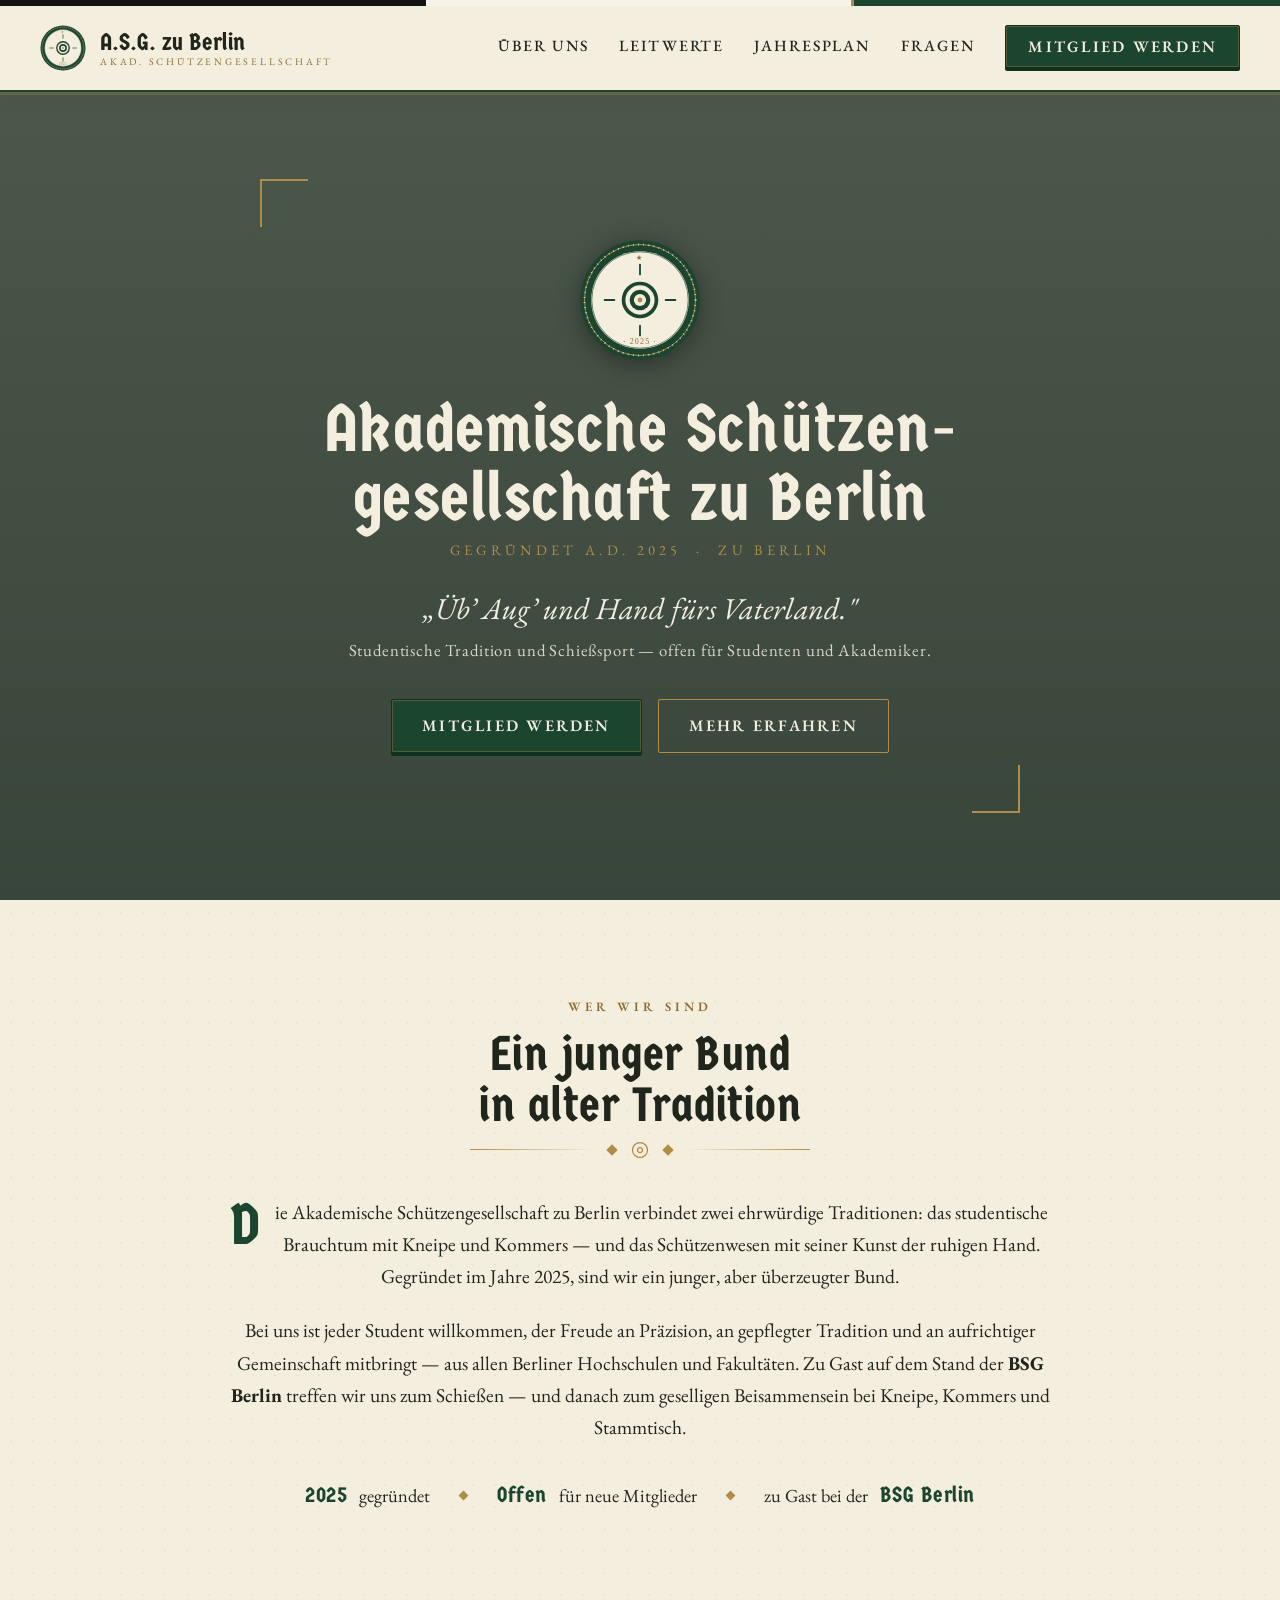
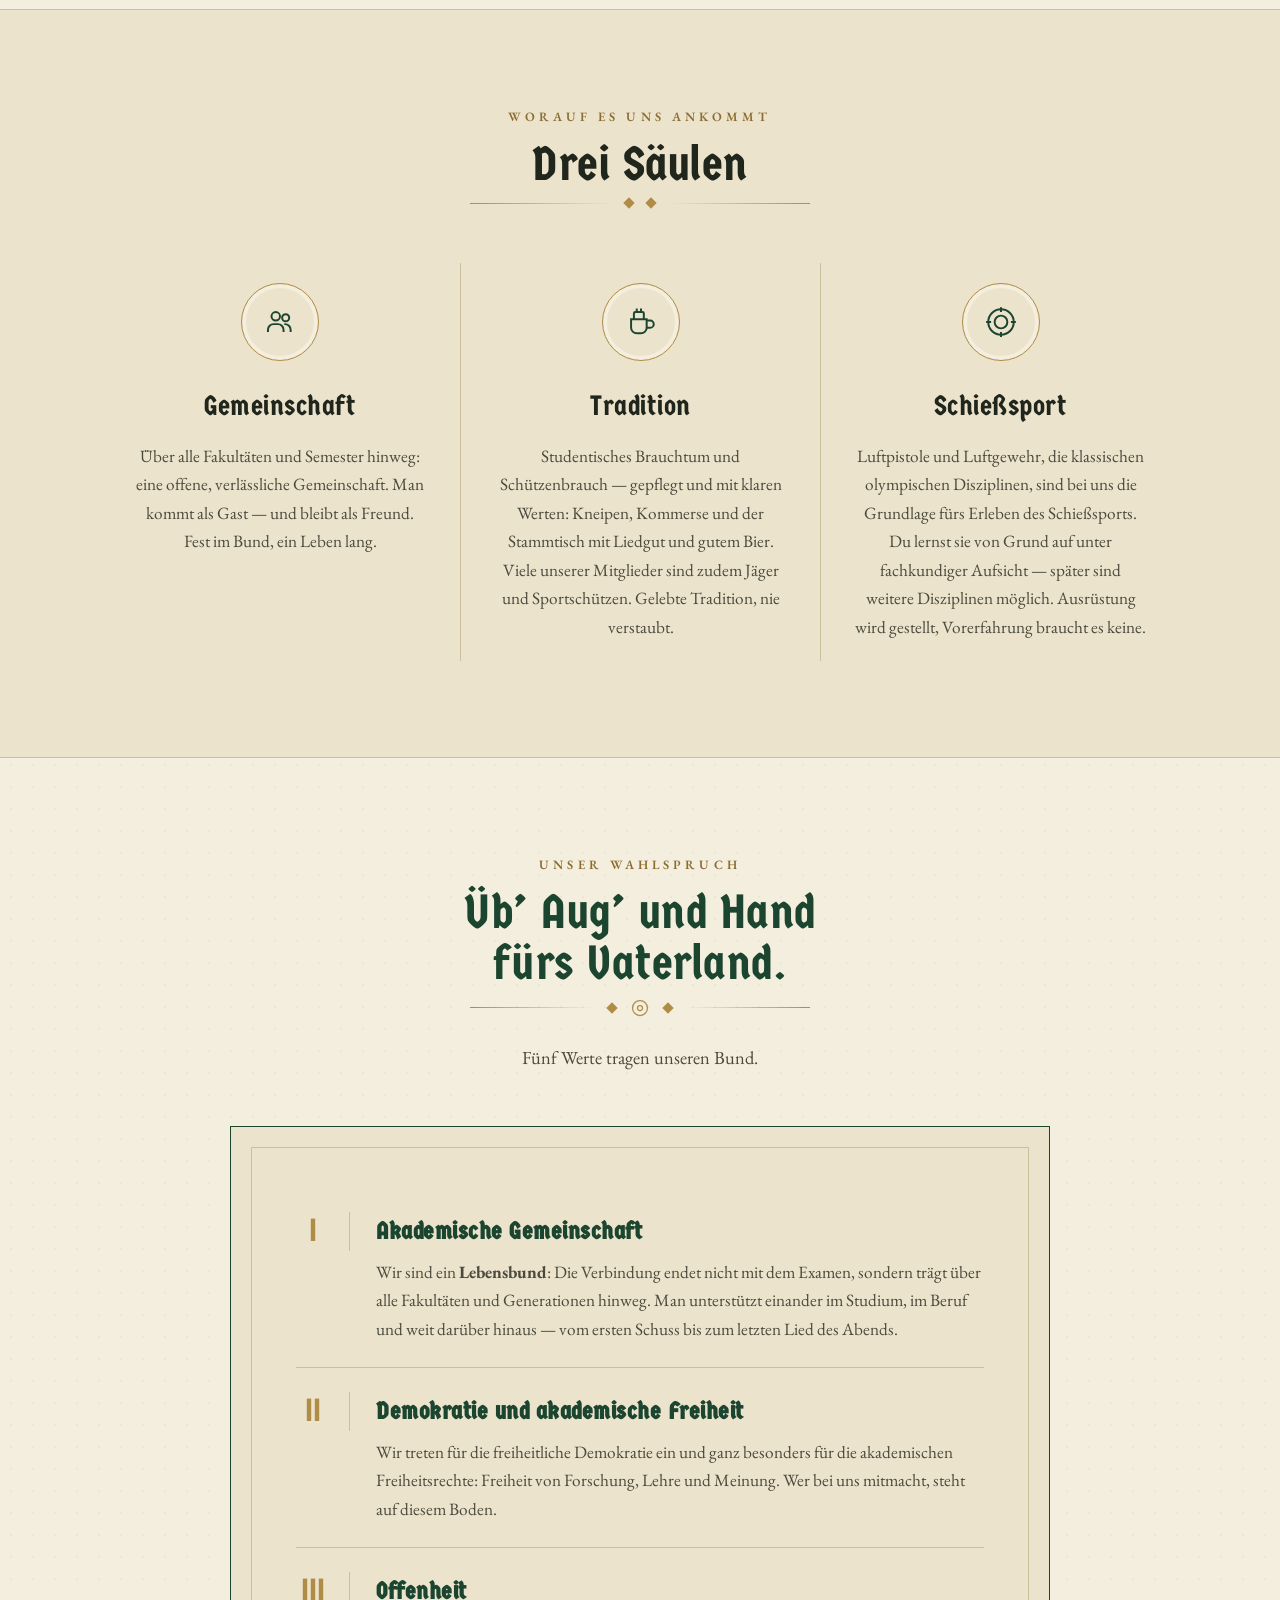
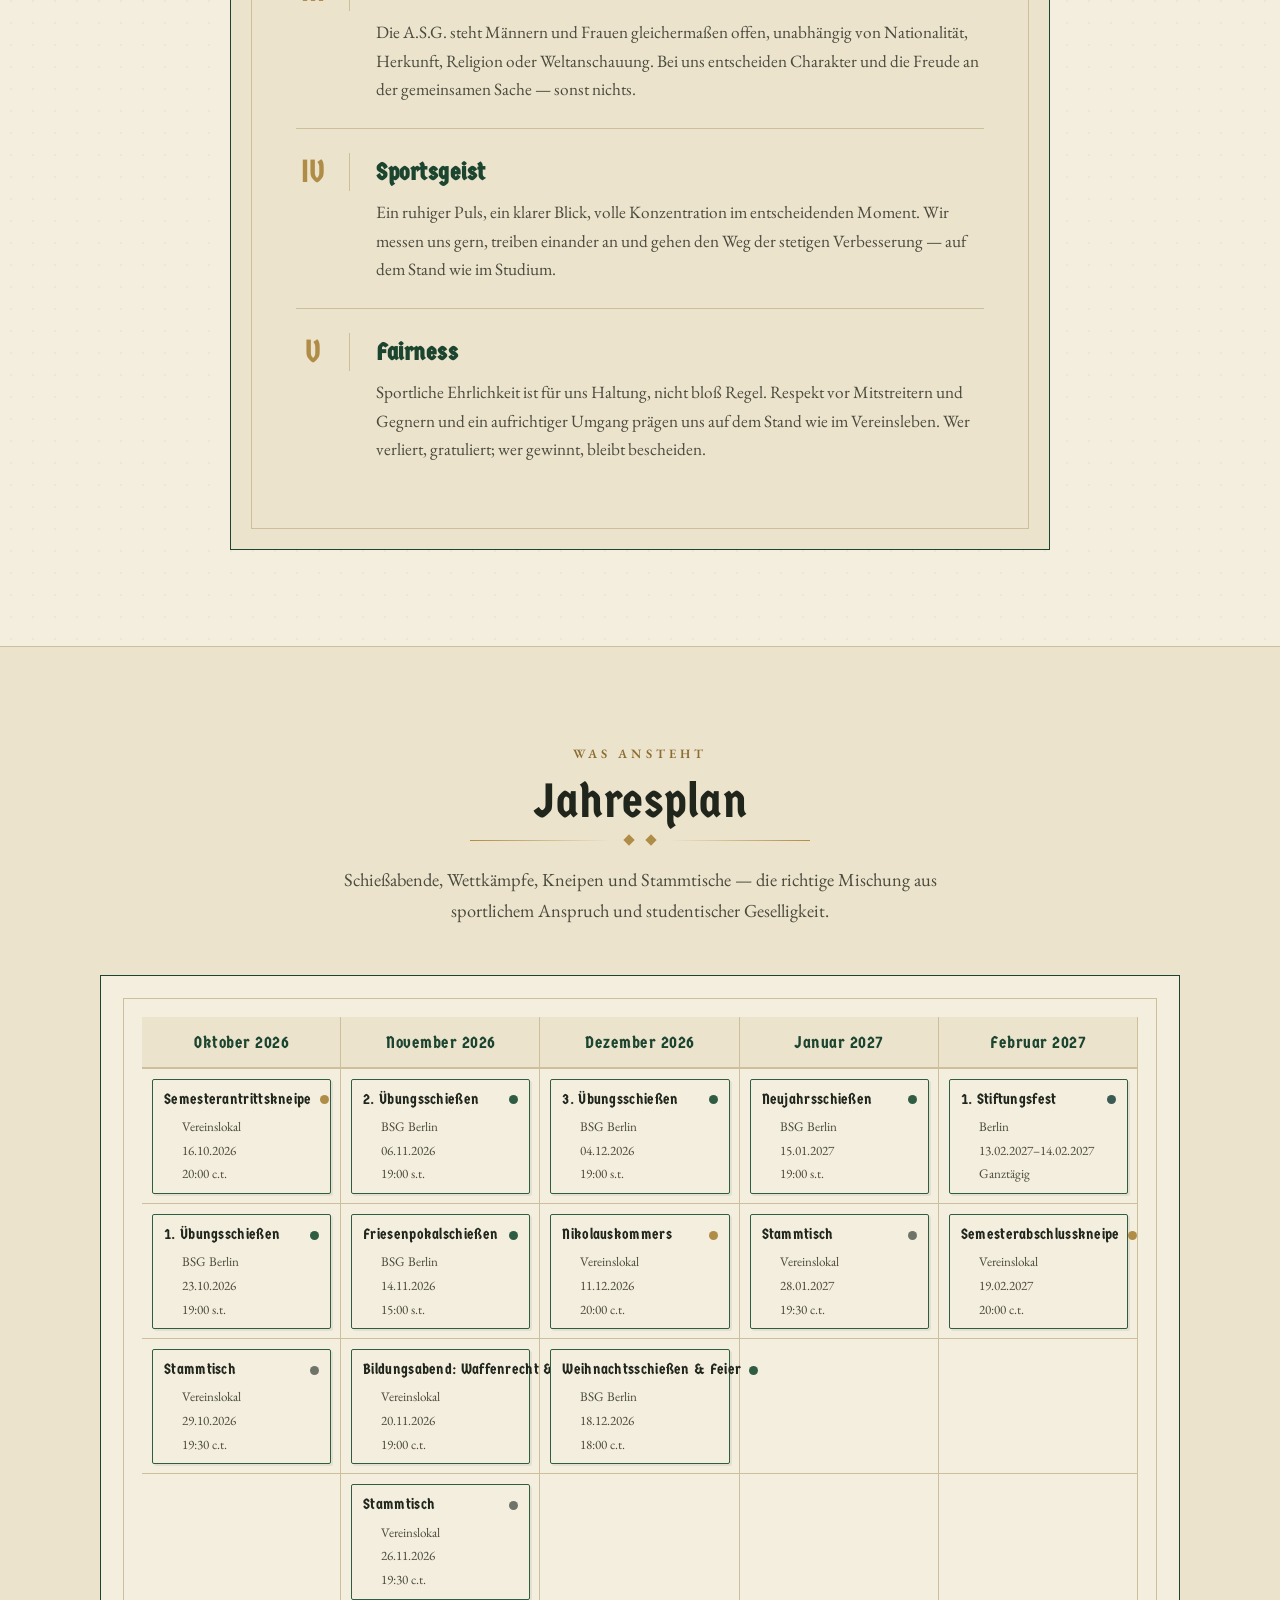
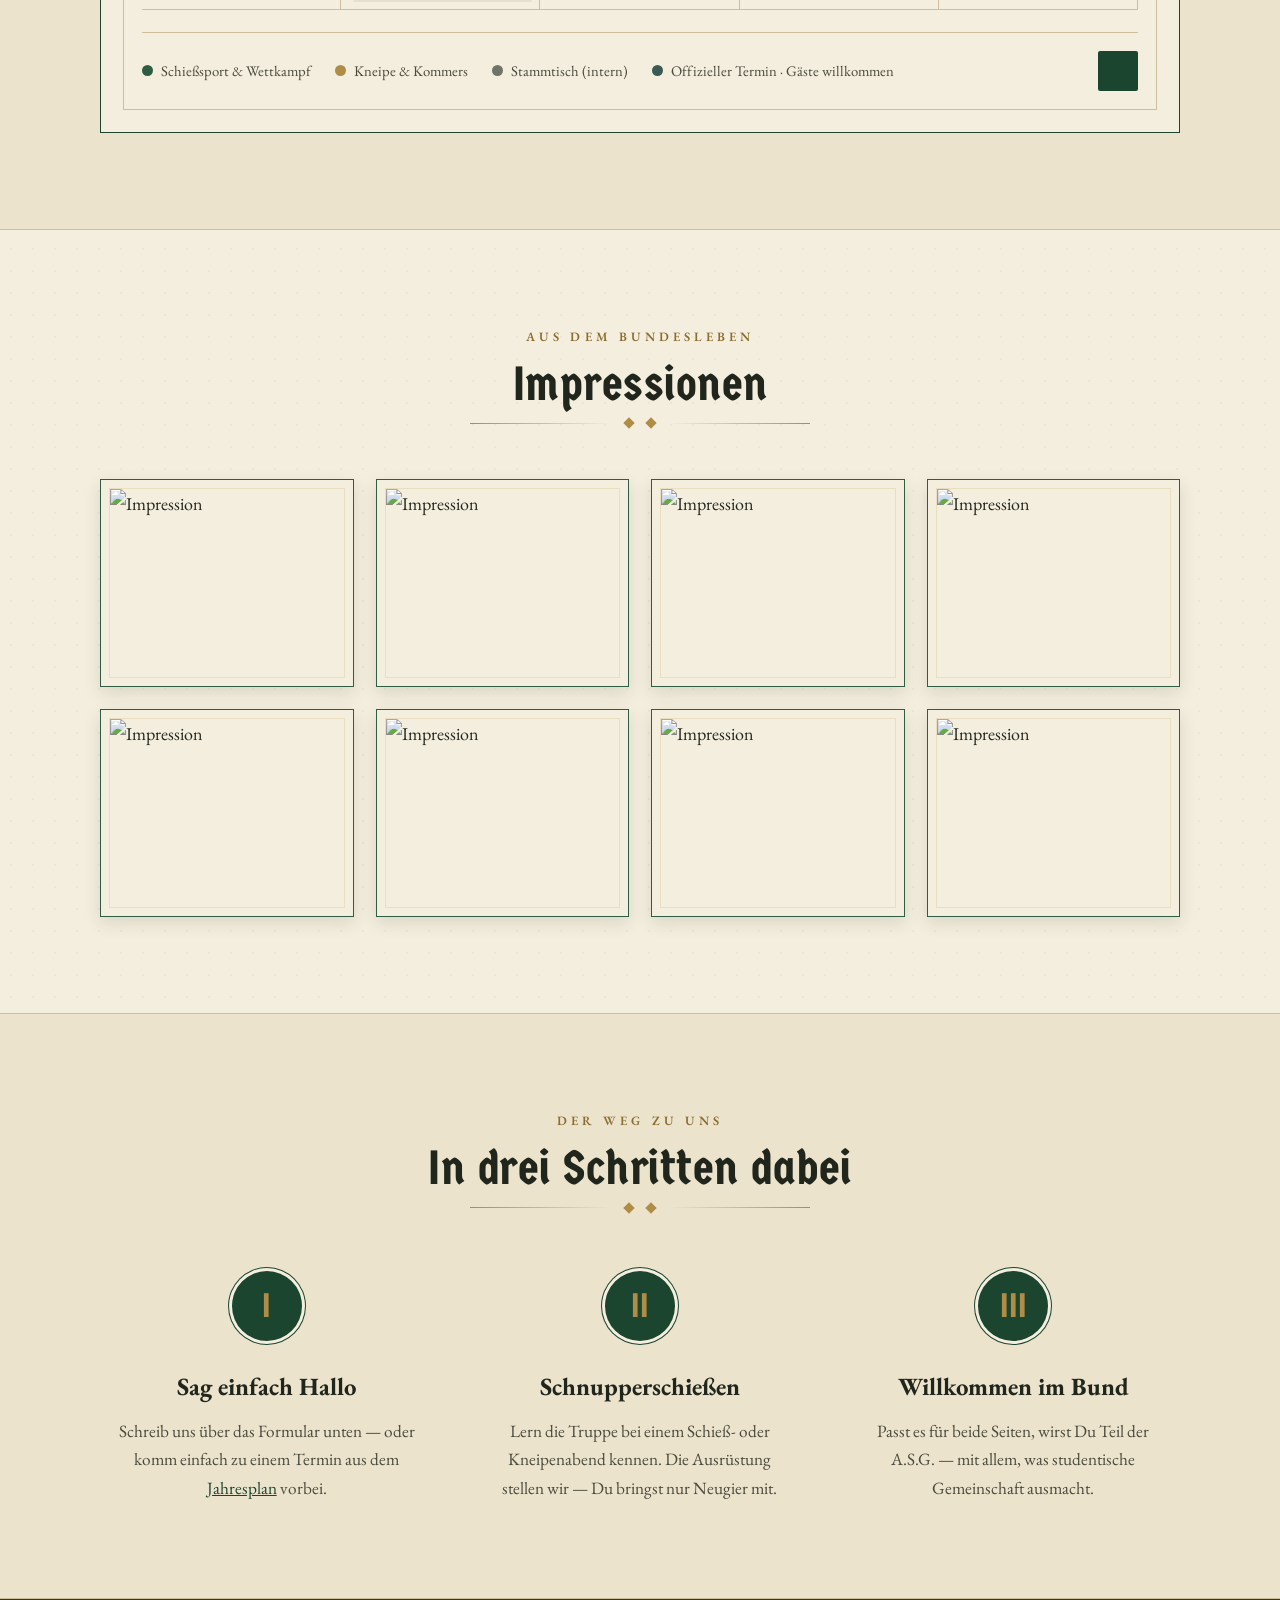
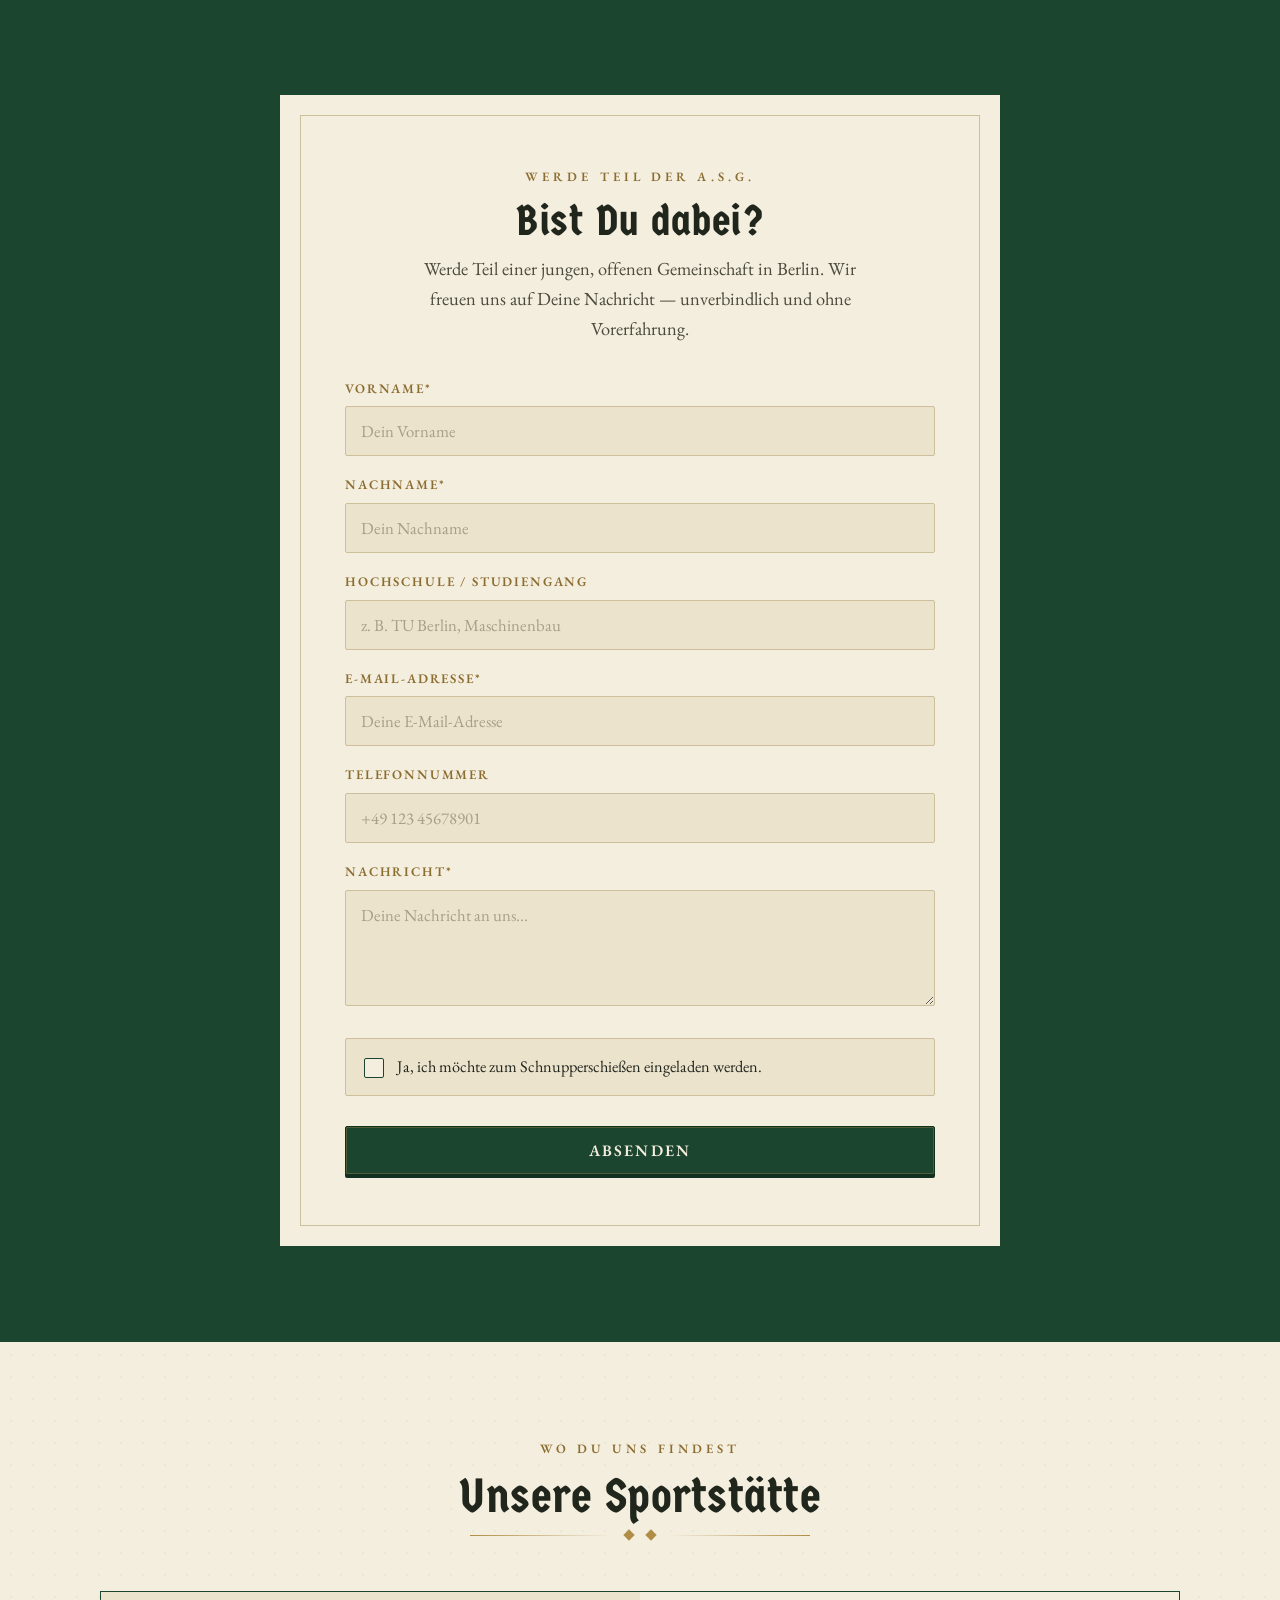
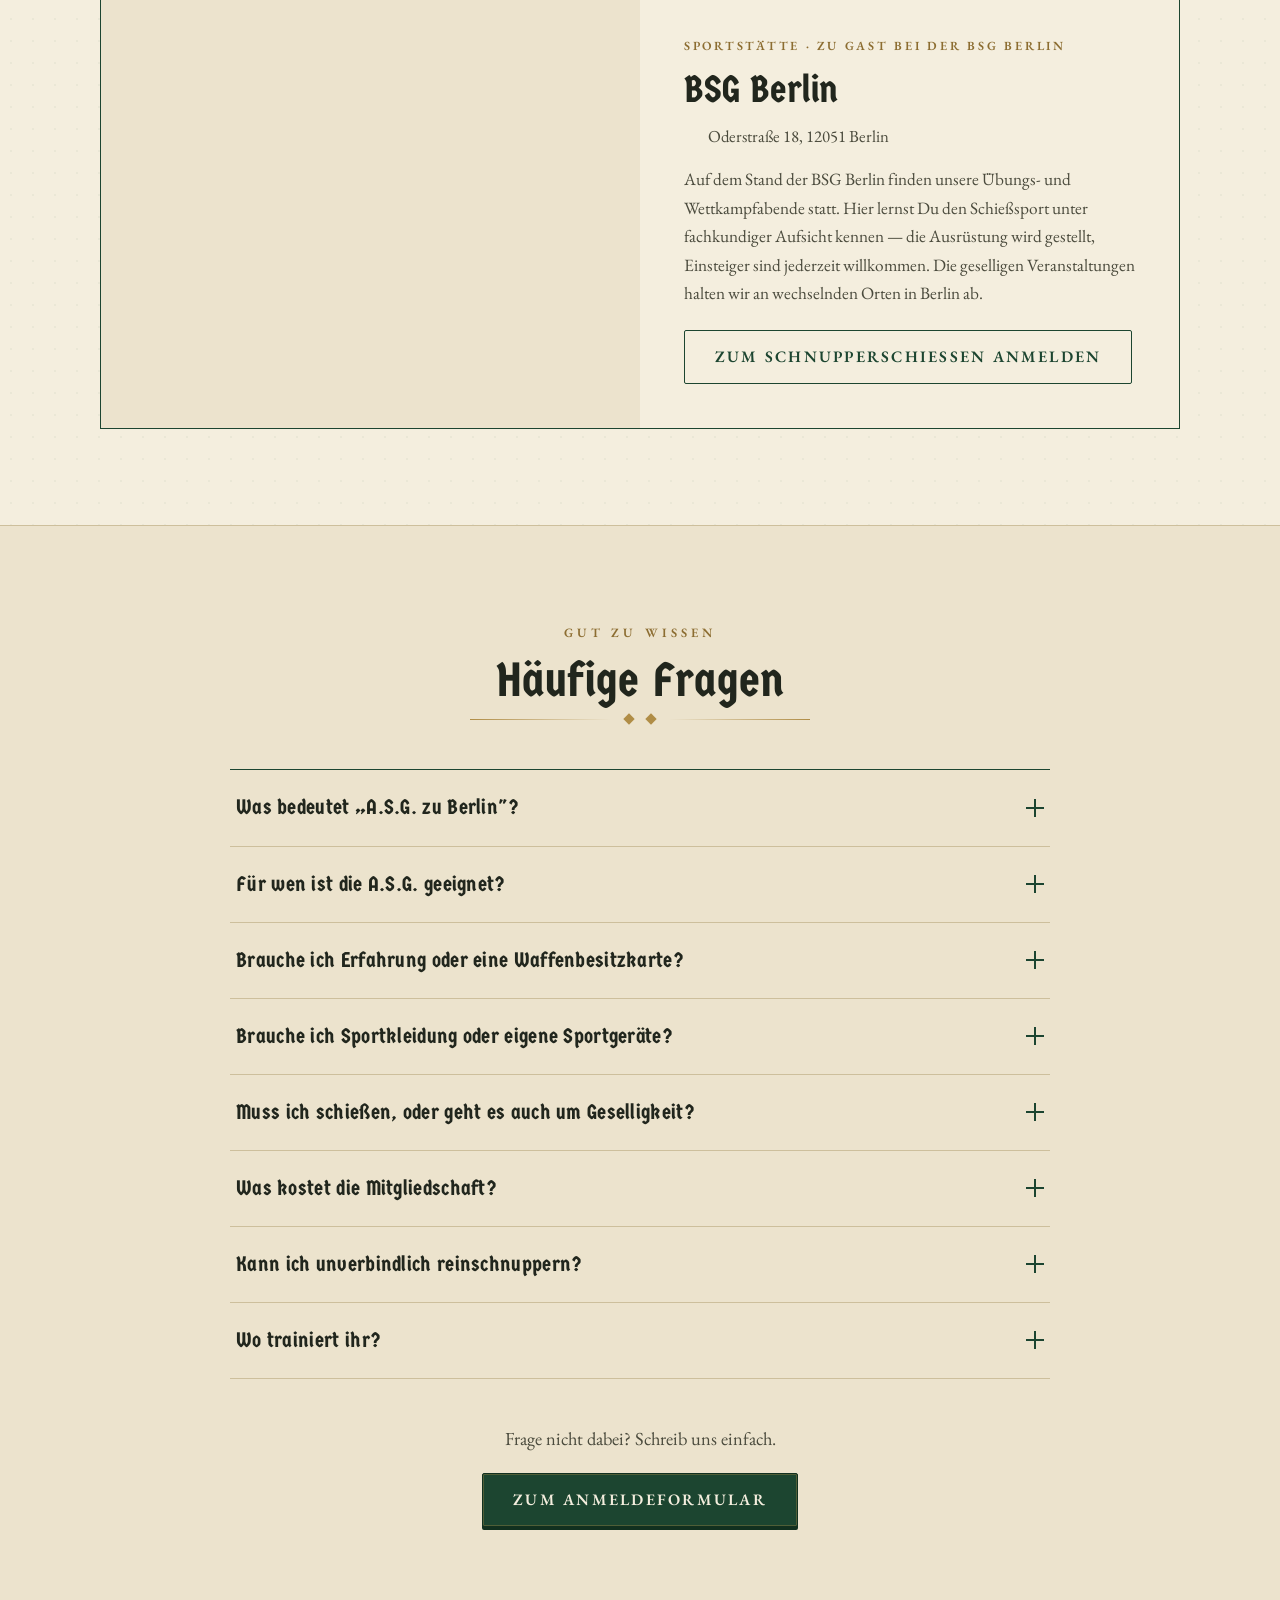
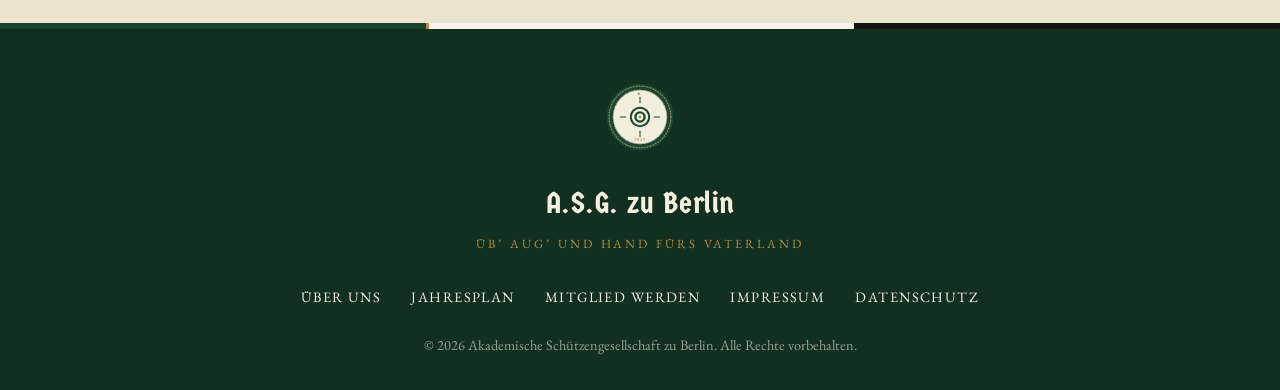
==== commit 683540d5: "Weichere Schritt-Ueberschrift und Formular-Link im FAQ "Melde Dich" klang zu fordernd. "Sag einfach " ====
--- a/asg/index.html
+++ b/asg/index.html
@@ -653,7 +653,7 @@
             <div class="steps">
                 <div class="step">
                     <div class="numeral">I</div>
-                    <h4>Melde Dich</h4>
+                    <h4>Sag einfach Hallo</h4>
                     <p>Schreib uns über das Formular unten — oder komm einfach zu einem Termin aus dem <a href="#programm">Jahresplan</a> vorbei.</p>
                 </div>
                 <div class="step">
@@ -786,7 +786,7 @@
                 </div>
                 <div class="faq-item">
                     <div class="faq-header"><div class="faq-question">Kann ich unverbindlich reinschnuppern?</div><div class="faq-toggle"></div></div>
-                    <div class="faq-body"><div class="faq-content">Klar! Komm zu einem Schnupperschießen oder einem unserer Stammtische vorbei. Ganz ohne Verpflichtung — lern uns kennen und schau, ob es für Dich passt.</div></div>
+                    <div class="faq-body"><div class="faq-content">Klar! Komm zu einem Schnupperschießen oder einem unserer Stammtische vorbei. Ganz ohne Verpflichtung — lern uns kennen und schau, ob es für Dich passt. Am einfachsten geht das über unser <a href="#mitglied">Anmeldeformular</a>.</div></div>
                 </div>
                 <div class="faq-item">
                     <div class="faq-header"><div class="faq-question">Wo trainiert ihr?</div><div class="faq-toggle"></div></div>
